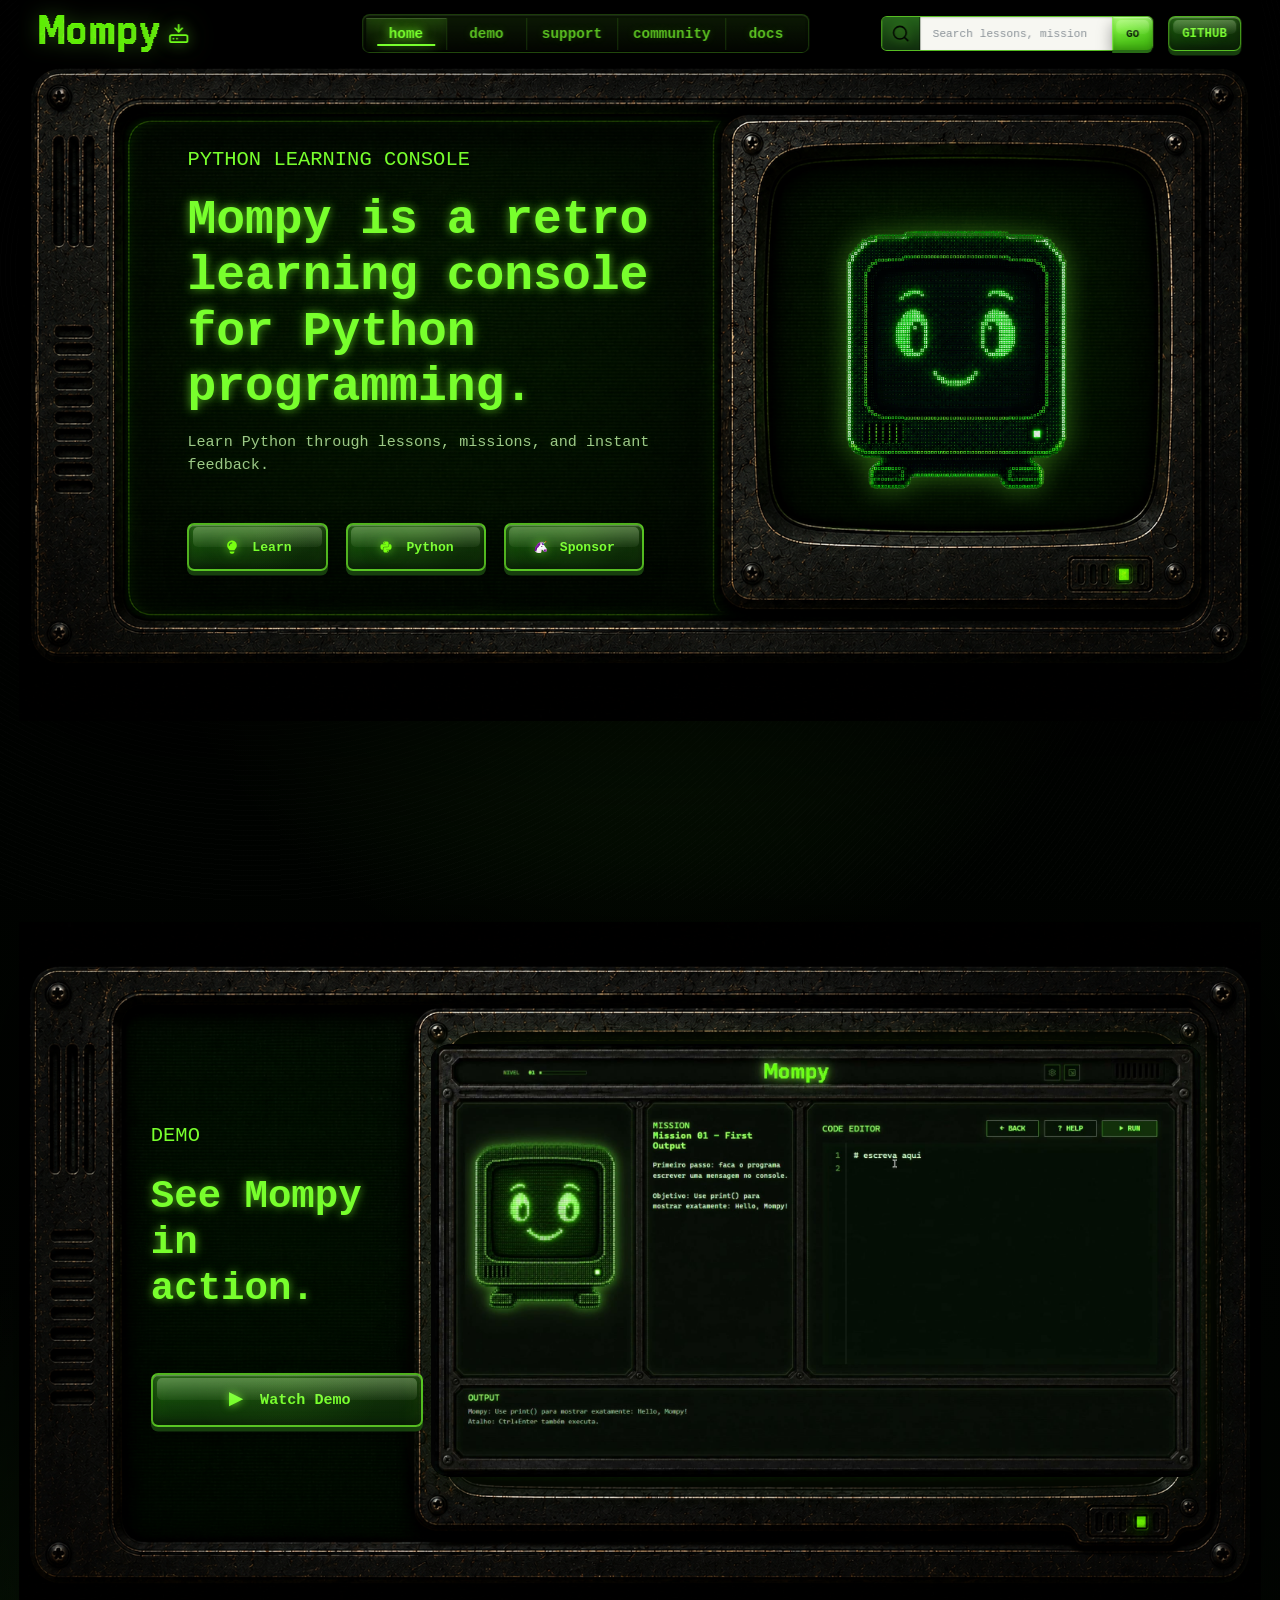
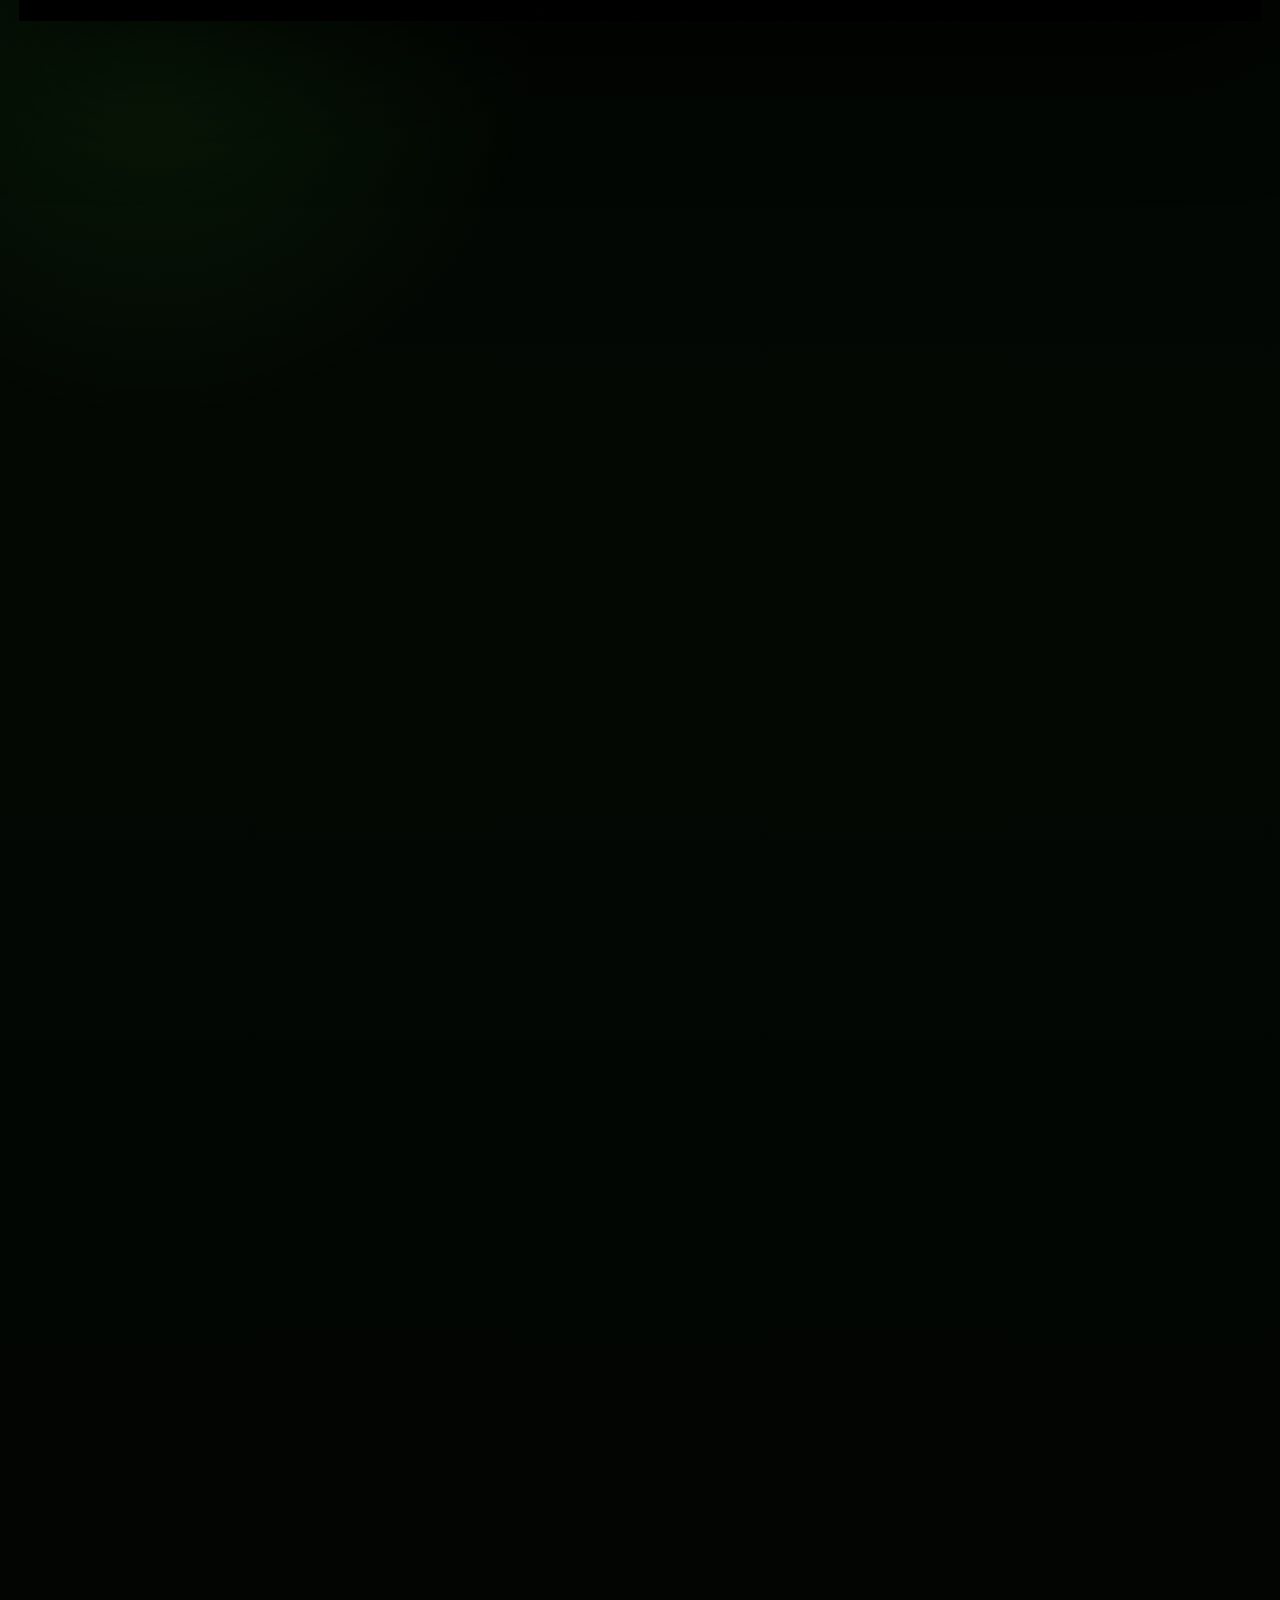
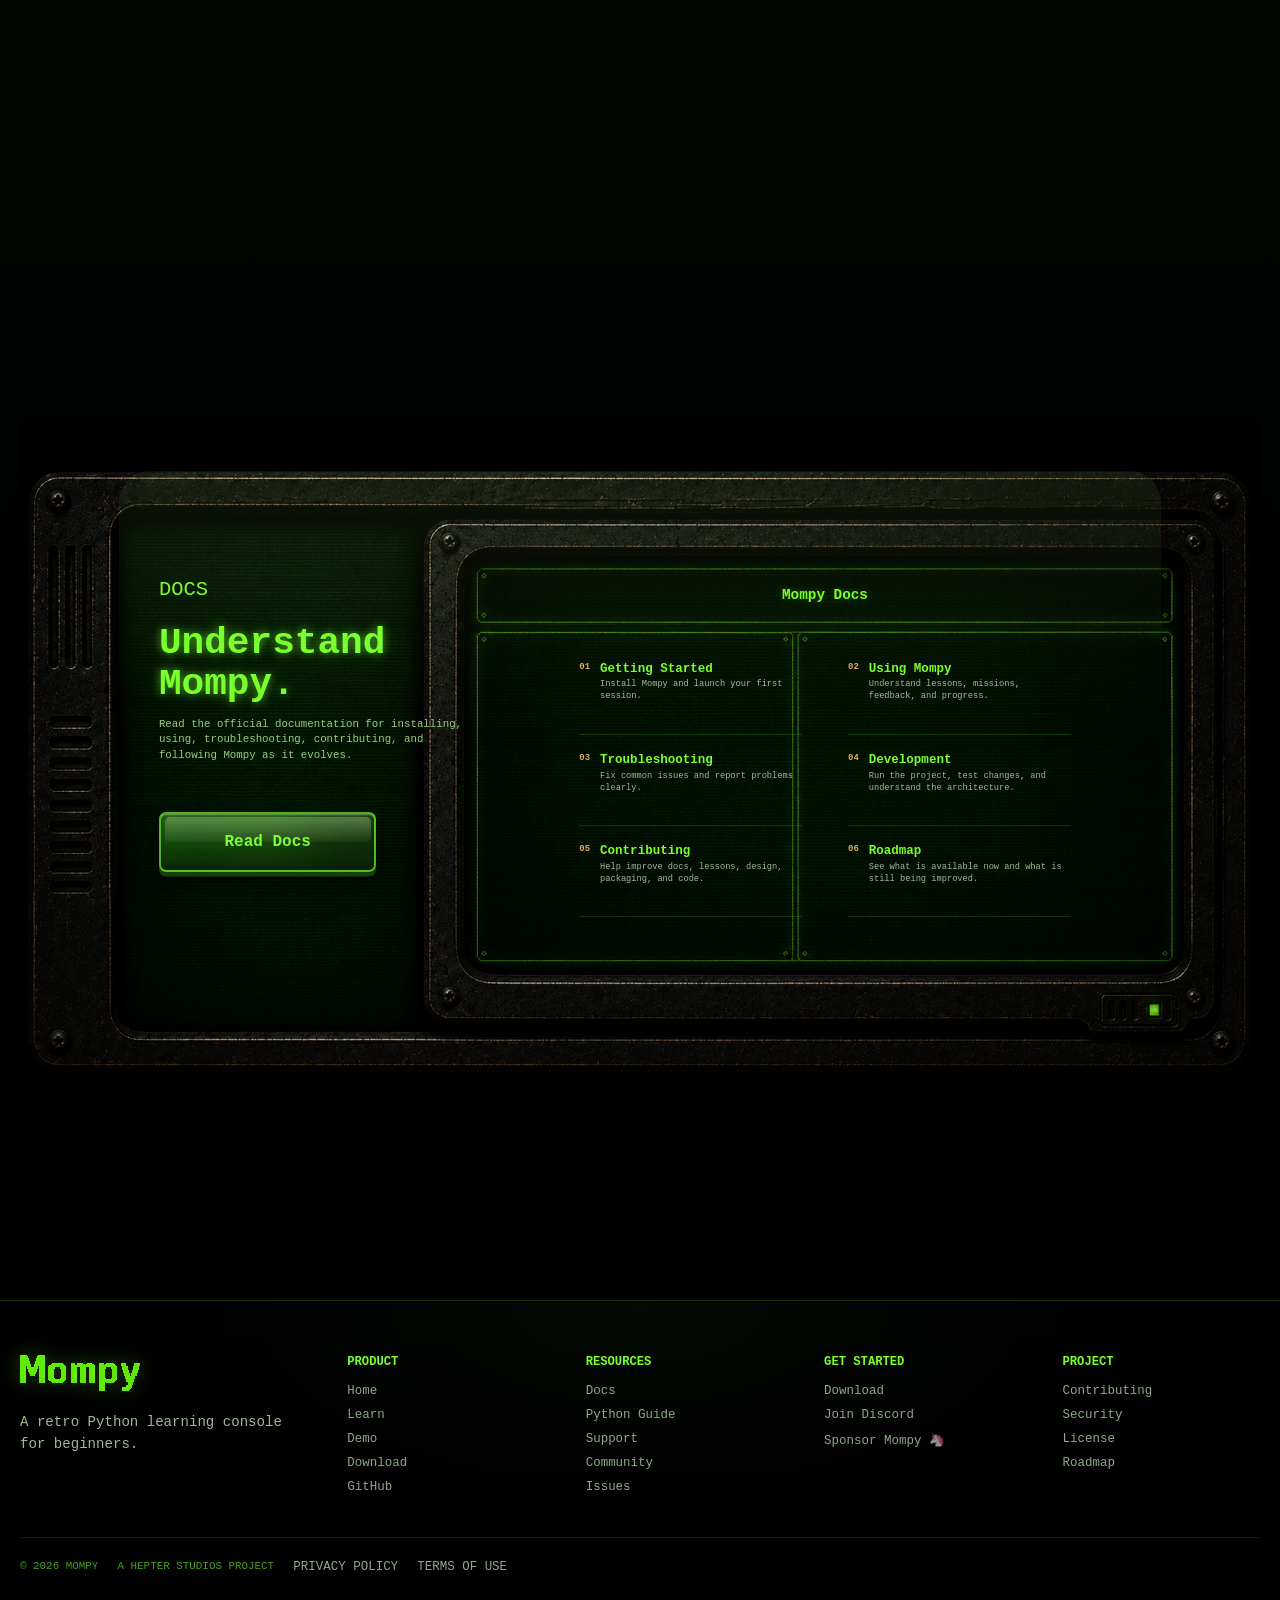
==== index.html @ f8aa7c9d "Build Mompy website" ====
<!doctype html>
<html lang="en">
  <head>
    <meta charset="utf-8" />
    <meta name="viewport" content="width=device-width, initial-scale=1" />
    <meta
      name="description"
      content="Mompy is a retro learning console for Python programming."
    />
    <meta name="theme-color" content="#050905" />
    <meta property="og:title" content="Mompy" />
    <meta
      property="og:description"
      content="A retro Python learning console with lessons, missions, progress, feedback, and challenges."
    />
    <meta property="og:type" content="website" />
    <meta property="og:url" content="https://mompy.co" />
    <meta property="og:image" content="https://mompy.co/assets/brand/mompy-logo.png" />
    <title>Mompy | Retro Python Learning Console</title>
    <link rel="icon" href="assets/brand/favicon.png" />
    <link rel="stylesheet" href="styles.css?v=panel-title-align-3" />
  </head>
  <body>
    <div class="site-noise" aria-hidden="true"></div>
    <a class="skip-link" href="#home">Skip to content</a>

    <header class="site-header" aria-label="Primary navigation">
      <div class="brand-cluster">
        <a class="brand-mark" href="#home" aria-label="Mompy home">
          <img src="assets/brand/mompy-wordmark.png" alt="Mompy" />
        </a>
        <a class="brand-download" href="#" data-link="download" aria-label="Download Mompy">
          <img src="assets/icons/hard-drive-download.svg" alt="" aria-hidden="true" />
        </a>
      </div>
      <nav class="nav-links">
        <a href="#home" data-nav-link="home" class="is-active">home</a>
        <a href="#demo" data-nav-link="demo">demo</a>
        <a href="#support" data-nav-link="support">support</a>
        <a href="#community" data-nav-link="community">community</a>
        <a href="#docs" data-nav-link="docs">docs</a>
      </nav>
      <div class="header-actions" aria-label="Quick actions">
        <form class="site-search" role="search" data-site-search>
          <label class="visually-hidden" for="site-search-input">Search Mompy</label>
          <span class="site-search__icon" aria-hidden="true">
            <img src="assets/icons/search.svg" alt="" />
          </span>
          <input
            id="site-search-input"
            data-site-search-input
            type="search"
            placeholder="Search lessons, missions, Python..."
            autocomplete="off"
          />
          <button type="submit">GO</button>
          <div class="search-results" data-site-search-results role="listbox" hidden></div>
        </form>
        <a href="https://github.com/hepter-studios/mompy" data-link="github" target="_blank" rel="noopener noreferrer">
          <span>github</span>
        </a>
      </div>
    </header>

    <main>
      <section id="home" class="screen-section screen-home" aria-labelledby="home-title">
        <div class="screen-shell" data-reveal>
          <img class="screen-frame" src="assets/frames/home.png" alt="" />
          <div class="home-copy">
            <p class="section-tag">Python learning console</p>
            <h1 id="home-title">
              <span>Mompy is a retro</span>
              <span>learning console</span>
              <span>for Python</span>
              <span>programming.</span>
            </h1>
            <p>
              Learn Python through lessons, missions, and instant feedback.
            </p>
            <div class="action-row" aria-label="Main actions">
              <a class="crt-button" href="learn.html">
                <img class="button-icon" src="assets/icons/lightbulb.svg" alt="" aria-hidden="true" />
                Learn
              </a>
              <a class="crt-button" href="python.html">
                <img class="button-icon" src="assets/icons/python.svg" alt="" aria-hidden="true" />
                Python
              </a>
              <a class="crt-button sponsor-button" href="https://github.com/sponsors/macksonvictor" data-link="sponsor" target="_blank" rel="noopener noreferrer">
                <img class="button-icon" src="assets/icons/unicorn.svg" alt="" aria-hidden="true" />
                Sponsor
              </a>
            </div>
          </div>
          <div class="home-monitor">
            <img src="assets/illustrations/mompy-mascot.webp" alt="Mompy mascot on a CRT monitor" />
          </div>
        </div>
      </section>

      <section id="demo" class="screen-section screen-demo" aria-labelledby="demo-title">
        <div class="screen-shell" data-reveal>
          <img class="screen-frame" src="assets/frames/demo.png" alt="" />
          <div class="side-copy">
            <p class="section-tag">DEMO</p>
            <h2 id="demo-title">
              <span>See Mompy</span>
              <span>in action.</span>
            </h2>
            <div class="action-row side-actions">
              <button class="crt-button large demo-trigger" type="button" data-demo-trigger aria-label="Watch Mompy demo video">
                <span class="button-glyph" aria-hidden="true">▶</span>
                Watch Demo
              </button>
            </div>
          </div>
          <div id="demo-player" class="demo-panel" data-demo-player aria-label="Mompy demo video preview">
            <video
              class="demo-video"
              data-demo-video
              src="assets/media/mompy-demo.mp4"
              poster="assets/media/mompy-demo-poster.jpg?v=mission"
              preload="metadata"
              playsinline
              aria-label="Mompy demo video"
            ></video>
            <div class="demo-placeholder" data-demo-placeholder hidden>
              <img src="assets/brand/mompy-wordmark.png" alt="Mompy" />
              <div class="demo-progress" aria-hidden="true">
                <span></span>
              </div>
              <p>LOADING...</p>
            </div>
          </div>
        </div>
      </section>

      <div class="demo-modal" data-demo-modal role="dialog" aria-modal="true" aria-labelledby="demo-modal-title" hidden>
        <div class="demo-modal__panel">
          <button type="button" class="demo-modal__close" data-demo-close aria-label="Close demo message">Close</button>
          <p id="demo-modal-title">Demo video coming soon.</p>
        </div>
      </div>

      <section id="support" class="screen-section screen-support" aria-labelledby="support-title">
        <div class="screen-shell" data-reveal>
          <img class="screen-frame" src="assets/frames/support.png" alt="" />
          <div class="side-copy">
            <p class="section-tag">SUPPORT</p>
            <h2 id="support-title">
              <span>Need help?</span>
              <span>Ask Mompy Support.</span>
            </h2>
            <p>
              Describe your issue. Mompy will point you to docs, GitHub issues,
              discussions, or community help.
            </p>
          </div>
          <div class="support-console" data-support-widget>
            <div class="support-terminal" aria-label="Mompy Support assistant">
              <div class="support-terminal__header">
                <div>
                  <strong>Support</strong>
                </div>
              </div>
              <div class="support-terminal__body">
                <aside class="support-assistant-card" aria-label="Mompy Assistant">
                  <img src="public/assets/mompy-support-side.png" alt="Mompy Assistant" />
                </aside>
                <div class="support-chat" data-support-chat aria-live="polite">
                  <div class="support-message is-assistant">
                    <span>Mompy Assistant</span>
                    <p>
                      Tell me what happened. I can help with installation,
                      errors, lessons, missions, or feedback.
                    </p>
                  </div>
                </div>
                <div class="support-action-bar" data-support-actions></div>
                <form class="support-form" data-support-form>
                  <label class="visually-hidden" for="support-input">Describe your support problem</label>
                  <span class="support-form__icon" aria-hidden="true">
                    <img src="assets/icons/search.svg" alt="" />
                  </span>
                  <input
                    id="support-input"
                    data-support-input
                    type="text"
                    placeholder="Type your problem here..."
                    autocomplete="off"
                  />
                  <button type="submit">Send</button>
                </form>
              </div>
            </div>
          </div>
        </div>
      </section>

      <section id="community" class="screen-section screen-community" aria-labelledby="community-title">
        <div class="screen-shell" data-reveal>
          <img class="screen-frame" src="assets/frames/community.png" alt="" />
          <div class="side-copy">
            <p class="section-tag">COMMUNITY</p>
            <h2 id="community-title">Join the Mompy community.</h2>
            <p>
              Find your first steps, share progress, follow updates, and help
              improve Mompy with other learners.
            </p>
            <div class="community-actions" aria-label="Community actions">
              <a class="crt-button large" href="https://discord.gg/fqxvyGFyfa" data-link="discord">
                Join Community
              </a>
              <a class="crt-button large" href="https://github.com/hepter-studios/mompy/discussions" data-link="discussions">
                Open Discussions
              </a>
              <a class="crt-button large is-subtle" href="https://github.com/hepter-studios/mompy" data-link="github">
                Contribute
              </a>
            </div>
          </div>
          <div class="community-console" aria-label="Mompy Community board">
            <div class="community-board">
              <div class="community-board__header">
                <div>
                  <span>Mompy Community</span>
                  <strong>OPEN</strong>
                </div>
              </div>
              <div class="community-board__items">
                <article class="community-board__item">
                  <span>01</span>
                  <div>
                    <h3>Getting Started</h3>
                    <p>New to Mompy? Start here and find your first steps.</p>
                  </div>
                </article>
                <article class="community-board__item">
                  <span>02</span>
                  <div>
                    <h3>Success Stories</h3>
                    <p>Share what you learned, built, or completed with Mompy.</p>
                  </div>
                </article>
                <article class="community-board__item">
                  <span>03</span>
                  <div>
                    <h3>News / Updates</h3>
                    <p>Follow releases, roadmap changes, and project progress.</p>
                  </div>
                  <a href="https://github.com/hepter-studios/mompy/releases" target="_blank" rel="noopener noreferrer">View Releases</a>
                </article>
                <article class="community-board__item">
                  <span>04</span>
                  <div>
                    <h3>External Communities</h3>
                    <p>Explore the wider Python learning ecosystem.</p>
                  </div>
                  <a href="https://www.python.org/community/" target="_blank" rel="noopener noreferrer">Python Community</a>
                </article>
                <article class="community-board__item">
                  <span>05</span>
                  <div>
                    <h3>Discussions</h3>
                    <p>Ask questions, suggest ideas, and join project conversations.</p>
                  </div>
                  <a href="https://github.com/hepter-studios/mompy/discussions" data-link="discussions">Open Discussions</a>
                </article>
                <article class="community-board__item">
                  <span>06</span>
                  <div>
                    <h3>Contributing</h3>
                    <p>Help improve lessons, docs, design, bugs, packaging, and ideas.</p>
                  </div>
                  <a href="https://github.com/hepter-studios/mompy" data-link="github">Contribute on GitHub</a>
                </article>
              </div>
              <div class="community-socials" aria-label="Follow Mompy">
                <span>Follow Mompy:</span>
                <a href="https://github.com/hepter-studios/mompy" data-link="github">GitHub</a>
                <a href="https://discord.gg/fqxvyGFyfa" data-link="discord">Discord</a>
              </div>
            </div>
          </div>
        </div>
      </section>

      <section id="docs" class="screen-section screen-docs" aria-labelledby="docs-title">
        <div class="screen-shell" data-reveal>
          <img class="screen-frame" src="assets/frames/docs.png" alt="" />
          <div class="side-copy">
            <p class="section-tag">DOCS</p>
            <h2 id="docs-title">Understand Mompy.</h2>
            <p>
              Read the official documentation for installing, using,
              troubleshooting, contributing, and following Mompy as it evolves.
            </p>
            <a class="crt-button large" href="docs.html">
              Read Docs
            </a>
          </div>
          <div class="docs-console" aria-label="Mompy Docs index">
            <div class="docs-index">
              <div class="docs-index__header">
                <span>Mompy Docs</span>
              </div>
              <div class="docs-index__items">
                <a class="docs-index__item" href="docs.html#getting-started">
                  <span>01</span>
                  <div>
                    <h3>Getting Started</h3>
                    <p>Install Mompy and launch your first session.</p>
                  </div>
                </a>
                <a class="docs-index__item" href="docs.html#using-the-app">
                  <span>02</span>
                  <div>
                    <h3>Using Mompy</h3>
                    <p>Understand lessons, missions, feedback, and progress.</p>
                  </div>
                </a>
                <a class="docs-index__item" href="docs.html#troubleshooting">
                  <span>03</span>
                  <div>
                    <h3>Troubleshooting</h3>
                    <p>Fix common issues and report problems clearly.</p>
                  </div>
                </a>
                <a class="docs-index__item" href="docs.html#development">
                  <span>04</span>
                  <div>
                    <h3>Development</h3>
                    <p>Run the project, test changes, and understand the architecture.</p>
                  </div>
                </a>
                <a class="docs-index__item" href="docs.html#contributing">
                  <span>05</span>
                  <div>
                    <h3>Contributing</h3>
                    <p>Help improve docs, lessons, design, packaging, and code.</p>
                  </div>
                </a>
                <a class="docs-index__item" href="docs.html#roadmap">
                  <span>06</span>
                  <div>
                    <h3>Roadmap</h3>
                    <p>See what is available now and what is still being improved.</p>
                  </div>
                </a>
              </div>
            </div>
          </div>
        </div>
      </section>

      <footer id="footer" class="global-footer" data-reveal>
        <div class="footer-grid">
          <div class="footer-brand">
            <a class="brand-mark" href="#home" aria-label="Mompy home">
              <img src="assets/brand/mompy-wordmark.png" alt="Mompy" />
            </a>
            <p>A retro Python learning console for beginners.</p>
          </div>
          <div class="footer-column">
            <h3>Product</h3>
            <a href="#home">Home</a>
            <a href="learn.html">Learn</a>
            <a href="#demo">Demo</a>
            <a href="https://github.com/hepter-studios/mompy/releases/download/v0.1.1/MompySetup-v0.1.1.exe" data-link="download" download="MompySetup-v0.1.1.exe">Download</a>
            <a href="https://github.com/hepter-studios/mompy" data-link="github">GitHub</a>
          </div>
          <div class="footer-column">
            <h3>Resources</h3>
            <a href="docs.html">Docs</a>
            <a href="python.html">Python Guide</a>
            <a href="#support">Support</a>
            <a href="#community">Community</a>
            <a href="https://github.com/hepter-studios/mompy/issues" data-link="issues">Issues</a>
          </div>
          <div class="footer-column">
            <h3>Get Started</h3>
            <a href="https://github.com/hepter-studios/mompy/releases/download/v0.1.1/MompySetup-v0.1.1.exe" data-link="download" download="MompySetup-v0.1.1.exe">Download</a>
            <a href="https://discord.gg/fqxvyGFyfa" data-link="discord">Join Discord</a>
            <a href="https://github.com/sponsors/macksonvictor" data-link="sponsor">Sponsor Mompy 🦄</a>
          </div>
          <div class="footer-column">
            <h3>Project</h3>
            <a href="https://github.com/hepter-studios/mompy/blob/main/CONTRIBUTING.md" target="_blank" rel="noopener noreferrer">Contributing</a>
            <a href="https://github.com/hepter-studios/mompy/blob/main/SECURITY.md" target="_blank" rel="noopener noreferrer">Security</a>
            <a href="https://github.com/hepter-studios/mompy/blob/main/LICENSE" target="_blank" rel="noopener noreferrer">License</a>
            <a href="docs.html#roadmap">Roadmap</a>
          </div>
        </div>
        <div class="footer-bottom">
          <span>© 2026 Mompy</span>
          <span>A Hepter Studios project</span>
          <a href="privacy.html">Privacy Policy</a>
          <a href="terms.html">Terms of Use</a>
        </div>
      </footer>
    </main>

    <script src="app.js?v=home-search-2" defer></script>
  </body>
</html>
---- styles.css ----
:root {
  --green: #78ff2d;
  --green-soft: #a7ff74;
  --green-dim: #6eb13e;
  --green-faint: rgba(120, 255, 45, 0.15);
  --amber: #d8ad62;
  --amber-soft: rgba(216, 173, 98, 0.28);
  --black: #020402;
  --panel: #061006;
  --text: #d8ffd0;
  --muted: #9cc986;
  --metal: #191817;
  --font: Consolas, "Cascadia Mono", "Courier New", monospace;
}

* {
  box-sizing: border-box;
}

html {
  scroll-behavior: smooth;
}

body {
  margin: 0;
  min-width: 320px;
  color: var(--text);
  font-family: var(--font);
  background:
    radial-gradient(circle at 50% 10%, rgba(78, 255, 31, 0.12), transparent 32rem),
    radial-gradient(circle at 12% 34%, rgba(80, 255, 60, 0.08), transparent 24rem),
    linear-gradient(180deg, #000 0%, #030803 45%, #000 100%);
  overflow-x: hidden;
}

body::before {
  content: "";
  position: fixed;
  inset: 0;
  pointer-events: none;
  z-index: 100;
  background:
    linear-gradient(rgba(120, 255, 45, 0.035) 50%, transparent 50%),
    radial-gradient(circle at center, transparent 38%, rgba(0, 0, 0, 0.45) 100%);
  background-size: 100% 4px, 100% 100%;
  mix-blend-mode: screen;
  opacity: 0.48;
}

body:has(.demo-panel.is-video-visible)::before {
  opacity: 0;
}

body[data-active-section="demo"]::before {
  background: radial-gradient(circle at center, transparent 38%, rgba(0, 0, 0, 0.45) 100%);
  opacity: 0.16;
}

body[data-active-section="demo"]:has(.demo-panel.is-video-visible)::before {
  opacity: 0;
}

.site-noise {
  position: fixed;
  inset: 0;
  z-index: 0;
  pointer-events: none;
  opacity: 0.18;
  background-image:
    repeating-radial-gradient(circle at 20% 30%, rgba(255, 255, 255, 0.08) 0 1px, transparent 1px 5px);
}

a {
  color: inherit;
}

.skip-link {
  position: fixed;
  left: 1rem;
  top: -4rem;
  z-index: 200;
  padding: 0.75rem 1rem;
  background: #0c160c;
  border: 1px solid var(--green);
}

.skip-link:focus {
  top: 1rem;
}

.visually-hidden {
  position: absolute;
  width: 1px;
  height: 1px;
  padding: 0;
  margin: -1px;
  overflow: hidden;
  clip: rect(0, 0, 0, 0);
  white-space: nowrap;
  border: 0;
}

.site-header {
  position: fixed;
  left: 50%;
  top: 0;
  z-index: 50;
  width: min(97vw, calc((100svh + clamp(0.25rem, 0.45vw, 0.7rem)) * 1.7779), 1910px);
  transform: translateX(-50%);
  display: grid;
  grid-template-columns: minmax(12.2rem, 0.72fr) auto minmax(18rem, 1fr);
  align-items: center;
  gap: clamp(1rem, 3.4vw, 4.2rem);
  min-height: clamp(4.2rem, 4.8vw, 5.2rem);
  padding: 0 clamp(1.25rem, 1.35vw, 1.65rem);
  border: 0;
  background:
    linear-gradient(180deg, rgba(0, 0, 0, 0.98) 0%, rgba(0, 0, 0, 0.86) 76%, rgba(0, 0, 0, 0) 100%);
  box-shadow: 0 16px 34px rgba(0, 0, 0, 0.48);
  backdrop-filter: blur(3px);
}

.site-header.is-compact {
  min-height: clamp(4.1rem, 4.6vw, 5rem);
}

.brand-mark,
.nav-links a,
.header-actions a,
.crt-button,
.console-list a,
.docs-tabs a,
.footer-column a,
.footer-bottom a {
  text-decoration: none;
}

.brand-mark {
  display: inline-flex;
  align-items: center;
  min-width: 0;
  color: var(--green);
  font-weight: 800;
  font-size: clamp(1.35rem, 2.25vw, 2.55rem);
  line-height: 1;
  text-shadow:
    0 0 9px rgba(120, 255, 45, 0.58),
    0 0 20px rgba(120, 255, 45, 0.24);
}

.brand-cluster {
  display: inline-flex;
  align-items: center;
  gap: clamp(0.58rem, 0.72vw, 0.85rem);
  min-width: 0;
}

.brand-mark img {
  width: clamp(7.5rem, 8.8vw, 10rem);
  height: auto;
  display: block;
  image-rendering: pixelated;
  filter: drop-shadow(0 0 10px rgba(120, 255, 45, 0.28));
}

.brand-download {
  position: relative;
  width: clamp(1.28rem, 1.42vw, 1.62rem);
  height: clamp(1.28rem, 1.42vw, 1.62rem);
  display: inline-grid;
  place-items: center;
  flex: 0 0 auto;
  color: var(--green);
  border: 0;
  border-radius: 0;
  background: transparent;
  box-shadow: none;
  text-decoration: none;
  transform: translateY(0);
  transition:
    transform 120ms ease,
    filter 170ms ease,
    opacity 170ms ease;
}

.brand-download img {
  width: 100%;
  height: 100%;
  object-fit: contain;
  filter:
    brightness(0) saturate(100%) invert(78%) sepia(95%) saturate(599%) hue-rotate(39deg) brightness(105%) contrast(106%)
    drop-shadow(0 0 0.42rem rgba(120, 255, 45, 0.68))
    drop-shadow(0 0 0.95rem rgba(120, 255, 45, 0.22));
}

.brand-download:hover {
  filter: brightness(1.16) saturate(1.14);
  transform: translateY(-0.08rem) scale(1.04);
}

.brand-download:active {
  transform: translateY(0.06rem) scale(0.96);
  opacity: 0.86;
}

.brand-download:focus-visible {
  outline: 2px solid rgba(120, 255, 45, 0.95);
  outline-offset: 0.24rem;
}

.nav-links {
  justify-self: center;
  display: flex;
  align-items: center;
  gap: 0;
  overflow: hidden;
  padding: 0.18rem;
  color: rgba(120, 255, 45, 0.74);
  border: 1px solid rgba(120, 255, 45, 0.22);
  border-radius: 0.46rem;
  background:
    linear-gradient(180deg, rgba(120, 255, 45, 0.08), rgba(120, 255, 45, 0.018)),
    rgba(0, 0, 0, 0.18);
  box-shadow:
    inset 0 1px 0 rgba(238, 255, 218, 0.08),
    inset 0 -1px 0 rgba(0, 0, 0, 0.72),
    0 10px 22px rgba(0, 0, 0, 0.25);
  font-size: clamp(0.9rem, 1.05vw, 1.2rem);
  font-weight: 800;
  text-transform: lowercase;
  text-shadow: 0 0 8px rgba(120, 255, 45, 0.18);
}

.nav-links a {
  position: relative;
  min-width: clamp(5rem, 6.2vw, 7.2rem);
  min-height: clamp(2rem, 2.25vw, 2.46rem);
  display: inline-flex;
  align-items: center;
  justify-content: center;
  padding: 0.38rem clamp(0.82rem, 1.16vw, 1.28rem);
  border-left: 1px solid rgba(120, 255, 45, 0.16);
  background: linear-gradient(180deg, rgba(120, 255, 45, 0.02), rgba(0, 0, 0, 0.05));
  transition:
    color 160ms ease,
    text-shadow 160ms ease,
    background 160ms ease,
    box-shadow 160ms ease;
}

.nav-links a:first-child {
  border-left: 0;
}

.nav-links a::after {
  content: "";
  position: absolute;
  left: 14%;
  right: 14%;
  bottom: 0.22rem;
  height: 0.12rem;
  background: var(--green);
  box-shadow: 0 0 11px rgba(120, 255, 45, 0.82);
  opacity: 0;
  transform: scaleX(0.48);
  transition: opacity 160ms ease, transform 160ms ease;
}

.header-actions {
  justify-self: end;
  display: flex;
  align-items: center;
  justify-content: end;
  gap: clamp(0.65rem, 1.15vw, 1.2rem);
  min-width: 0;
}

.site-search {
  position: relative;
  width: clamp(17rem, 20vw, 24rem);
  min-width: 0;
  display: grid;
  grid-template-columns: clamp(2.35rem, 2.55vw, 2.8rem) minmax(0, 1fr) clamp(2.55rem, 3vw, 3.15rem);
  align-items: stretch;
  min-height: clamp(2.15rem, 2.45vw, 2.55rem);
  border: 1px solid rgba(120, 255, 45, 0.66);
  border-radius: 0.35rem;
  background: #173f12;
  box-shadow:
    inset 0 0 0 1px rgba(255, 255, 255, 0.04),
    0 10px 22px rgba(0, 0, 0, 0.28);
}

.site-search:focus-within {
  border-color: rgba(120, 255, 45, 0.95);
  box-shadow:
    inset 0 0 0 1px rgba(255, 255, 255, 0.08),
    0 0 0 2px rgba(120, 255, 45, 0.18),
    0 12px 24px rgba(0, 0, 0, 0.32);
}

.site-search__icon {
  display: grid;
  place-items: center;
  min-width: 0;
  border-right: 1px solid rgba(0, 0, 0, 0.42);
  border-radius: 0.28rem 0 0 0.28rem;
  background: linear-gradient(180deg, #25631b, #102d0d);
}

.site-search__icon img {
  width: 1.18rem;
  height: 1.18rem;
  object-fit: contain;
  filter: brightness(0) saturate(100%) invert(78%) sepia(95%) saturate(599%) hue-rotate(39deg) brightness(105%) contrast(106%);
  opacity: 0.92;
}

.site-search input {
  width: 100%;
  min-width: 0;
  min-height: 100%;
  padding: 0 0.78rem;
  color: #27313a;
  border: 0;
  border-radius: 0;
  background: #f7f7f2;
  box-shadow: inset 0 1px 2px rgba(0, 0, 0, 0.16);
  font: inherit;
  font-size: clamp(0.7rem, 0.82vw, 0.9rem);
  outline: none;
}

.site-search input::placeholder {
  color: #8a9298;
}

.site-search input:focus {
  box-shadow: inset 0 1px 2px rgba(0, 0, 0, 0.16);
}

.site-search button {
  min-height: 100%;
  padding: 0 0.62rem;
  color: #071307;
  border: 0;
  border-left: 1px solid rgba(0, 0, 0, 0.28);
  border-radius: 0 0.28rem 0.28rem 0;
  background: linear-gradient(180deg, #7bff38, #48b915);
  box-shadow: inset 0 1px 0 rgba(255, 255, 255, 0.18);
  font: inherit;
  font-size: clamp(0.68rem, 0.76vw, 0.82rem);
  font-weight: 800;
  cursor: pointer;
}

.site-search button:hover,
.site-search button:focus-visible {
  background: linear-gradient(180deg, #9aff5f, #5bd51e);
}

.search-results {
  position: absolute;
  right: 0;
  top: calc(100% + 0.46rem);
  z-index: 70;
  width: min(24rem, 82vw);
  max-height: min(22rem, 62vh);
  overflow-y: auto;
  padding: 0.45rem;
  border: 1px solid rgba(120, 255, 45, 0.4);
  border-radius: 0.35rem;
  background:
    linear-gradient(180deg, rgba(5, 18, 5, 0.98), rgba(0, 0, 0, 0.98)),
    repeating-linear-gradient(180deg, rgba(120, 255, 45, 0.035) 0 1px, transparent 1px 4px);
  box-shadow:
    inset 0 0 24px rgba(120, 255, 45, 0.06),
    0 18px 42px rgba(0, 0, 0, 0.78);
}

.search-results[hidden] {
  display: none;
}

.search-results button {
  width: 100%;
  display: grid;
  gap: 0.22rem;
  padding: 0.62rem 0.7rem;
  color: var(--green);
  border: 0;
  border-bottom: 1px solid rgba(120, 255, 45, 0.14);
  background: transparent;
  font: inherit;
  text-align: left;
  cursor: pointer;
}

.search-results button:last-child {
  border-bottom: 0;
}

.search-results button:hover,
.search-results button:focus-visible {
  background: rgba(120, 255, 45, 0.08);
  outline: none;
}

.search-results strong {
  font-size: 0.82rem;
  text-transform: uppercase;
}

.search-results span {
  color: rgba(216, 255, 208, 0.68);
  font-size: 0.68rem;
  line-height: 1.35;
}

.header-actions a {
  position: relative;
  min-height: clamp(2.15rem, 2.45vw, 2.55rem);
  display: inline-flex;
  align-items: center;
  justify-content: center;
  gap: 0.62rem;
  padding: 0 clamp(0.72rem, 1vw, 1rem);
  color: var(--green);
  border: 1px solid rgba(120, 255, 45, 0.36);
  border-radius: 0.42rem;
  background: rgba(22, 72, 8, 0.76);
  box-shadow:
    inset 0 0 15px rgba(120, 255, 45, 0.05),
    0 0 18px rgba(120, 255, 45, 0.12);
  font-size: clamp(0.78rem, 0.95vw, 1.06rem);
  font-weight: 800;
  text-transform: uppercase;
  white-space: nowrap;
}

.header-actions img {
  width: 1.15rem !important;
  height: 1.15rem !important;
  max-width: 1.15rem;
  flex: 0 0 1.15rem;
  object-fit: contain;
  image-rendering: pixelated;
  filter: drop-shadow(0 0 5px rgba(120, 255, 45, 0.55));
}

.nav-links a:hover,
.nav-links a.is-active,
.nav-links a[aria-current="true"] {
  color: var(--green);
  background:
    linear-gradient(180deg, rgba(120, 255, 45, 0.18), rgba(120, 255, 45, 0.05) 52%, rgba(0, 0, 0, 0.08)),
    rgba(120, 255, 45, 0.035);
  box-shadow:
    inset 0 1px 0 rgba(238, 255, 218, 0.14),
    inset 0 -0.22rem 0.6rem rgba(0, 0, 0, 0.28);
  text-shadow:
    0 0 9px rgba(120, 255, 45, 0.95),
    0 0 24px rgba(120, 255, 45, 0.48);
}

.nav-links a.is-active::after,
.nav-links a[aria-current="true"]::after {
  opacity: 1;
  transform: scaleX(1);
}

.header-actions a:hover {
  color: var(--green);
  border-color: rgba(120, 255, 45, 0.78);
  background: rgba(120, 255, 45, 0.1);
}

.nav-links a:focus-visible,
.header-actions a:focus-visible,
.site-search input:focus-visible,
.site-search button:focus-visible,
.crt-button:focus-visible,
.search-results button:focus-visible,
.resource-card:focus-visible,
.console-list a:focus-visible,
.docs-tabs a:focus-visible,
.footer-column a:focus-visible,
.footer-bottom a:focus-visible {
  outline: 2px solid var(--green);
  outline-offset: 4px;
}

main {
  position: relative;
  z-index: 1;
}

.screen-section {
  min-height: 100svh;
  display: grid;
  place-items: center;
  padding: clamp(7.2rem, 8.8vw, 9.5rem) 1rem clamp(1.4rem, 3vw, 2.8rem);
  scroll-margin-top: clamp(6rem, 7vw, 8rem);
}

@media (min-width: 901px) {
  html {
    scroll-snap-type: y mandatory;
  }

  .screen-section {
    min-height: 100svh;
    height: 100svh;
    scroll-margin-top: 0;
  }

  .screen-section,
  .global-footer {
    scroll-snap-align: start;
    scroll-snap-stop: always;
  }
}

.screen-home {
  padding-top: clamp(1.35rem, 1.75vw, 2.05rem);
}

.screen-demo {
  align-items: start;
  padding-top: clamp(1.35rem, 1.75vw, 2.05rem);
}

.screen-shell {
  position: relative;
  width: min(96vw, calc((100svh - clamp(6.6rem, 10vw, 9rem)) * 1.7779), 1672px);
  aspect-ratio: 1672 / 941;
  filter: drop-shadow(0 30px 65px rgba(0, 0, 0, 0.72));
}

.reveal-ready .screen-shell {
  opacity: 0;
  transform: translateY(24px) scale(0.985);
  transition: opacity 700ms ease, transform 700ms ease;
}

.screen-home {
  align-items: start;
}

.screen-home .screen-shell {
  width: min(97vw, calc((100svh + clamp(0.25rem, 0.45vw, 0.7rem)) * 1.7779), 1910px);
}

.screen-demo .screen-shell {
  width: min(97vw, calc((100svh + clamp(0.25rem, 0.45vw, 0.7rem)) * 1.7779), 1910px);
}

.reveal-ready .screen-home .screen-shell,
.reveal-ready .screen-home .screen-shell.is-visible {
  transform: none;
}

.reveal-ready .screen-shell.is-visible {
  opacity: 1;
  transform: translateY(0) scale(1);
}

.screen-frame {
  position: absolute;
  inset: 0;
  width: 100%;
  height: 100%;
  display: block;
  object-fit: contain;
  user-select: none;
  pointer-events: none;
}

.screen-shell::after {
  content: "";
  position: absolute;
  inset: 7% 8%;
  border-radius: 2rem;
  pointer-events: none;
  background: linear-gradient(180deg, rgba(155, 255, 98, 0.07), transparent 45%);
  mix-blend-mode: screen;
}

.screen-home .screen-shell::after {
  display: none;
}

.home-copy {
  position: absolute;
  left: 13.55%;
  top: 17.95%;
  width: 42.35%;
  height: 65.4%;
  color: var(--green);
}

.section-tag {
  margin: 0 0 1.4rem;
  color: var(--green);
  font-size: clamp(0.85rem, 1.6vw, 1.55rem);
  text-transform: uppercase;
  letter-spacing: 0;
}

h1,
h2 {
  margin: 0;
  color: var(--green);
  font-weight: 900;
  line-height: 1.12;
  letter-spacing: 0;
  text-shadow:
    0 0 8px rgba(120, 255, 45, 0.56),
    0 0 18px rgba(120, 255, 45, 0.2);
}

h1 {
  max-width: 16ch;
  font-size: clamp(2rem, 3.05vw, 3.85rem);
  line-height: 1.15;
}

.home-copy h1 span {
  display: block;
}

.home-copy h1 {
  max-width: 16ch;
  font-size: clamp(3rem, 3.48vw, 4.38rem);
  line-height: 1.16;
}

h2 {
  font-size: clamp(2rem, 4vw, 4.85rem);
}

.home-copy p:not(.section-tag):not(.status-line),
.side-copy p:not(.section-tag) {
  max-width: 32rem;
  color: var(--muted);
  font-size: clamp(0.9rem, 1.18vw, 1.25rem);
  line-height: 1.55;
  text-shadow: 0 0 10px rgba(120, 255, 45, 0.18);
}

.action-row {
  display: flex;
  flex-wrap: wrap;
  gap: clamp(0.65rem, 1.35vw, 1.15rem);
  margin-top: clamp(1rem, 2vw, 2rem);
}

.screen-home .action-row {
  position: absolute;
  left: 0;
  bottom: 7.3%;
  flex-wrap: nowrap;
  width: 100%;
  max-width: 100%;
  margin-top: 0;
}

.crt-button {
  min-height: clamp(2.75rem, 4.7vw, 4.85rem);
  display: inline-flex;
  align-items: center;
  justify-content: center;
  gap: 0.75rem;
  padding: 0 clamp(0.95rem, 1.8vw, 1.65rem);
  color: var(--green);
  border: 2px solid rgba(120, 255, 45, 0.72);
  background: rgba(10, 35, 6, 0.42);
  box-shadow:
    inset 0 0 16px rgba(120, 255, 45, 0.045),
    0 0 10px rgba(120, 255, 45, 0.1),
    0 0 0 1px rgba(216, 173, 98, 0.12);
  cursor: pointer;
  font: inherit;
  font-weight: 800;
  font-size: clamp(0.75rem, 1.25vw, 1.25rem);
  white-space: nowrap;
  transition: transform 160ms ease, background 160ms ease, box-shadow 160ms ease;
}

.screen-home .crt-button {
  flex: 0 0 clamp(8.8rem, 9.2vw, 10.6rem);
  min-height: clamp(3.05rem, 3.55vw, 4.15rem);
  padding: 0 clamp(0.92rem, 1.16vw, 1.35rem);
  font-size: clamp(0.82rem, 0.98vw, 1.14rem);
}

.screen-home .crt-button:nth-child(3) {
  flex-basis: clamp(8.8rem, 9.2vw, 10.6rem);
}

.screen-home .sponsor-button {
  font-size: clamp(0.82rem, 0.98vw, 1.14rem);
}

.crt-button:hover {
  transform: translateY(-2px);
  background: rgba(120, 255, 45, 0.12);
  box-shadow:
    inset 0 0 20px rgba(120, 255, 45, 0.08),
    0 0 16px rgba(120, 255, 45, 0.18);
}

.crt-button.large {
  min-width: clamp(10rem, 17vw, 18rem);
  margin-top: clamp(1.4rem, 3vw, 3rem);
}

.button-icon {
  width: 1.25em;
  height: 1.25em;
  flex: 0 0 1.25em;
  object-fit: contain;
  image-rendering: pixelated;
  filter:
    brightness(0)
    saturate(100%)
    invert(77%)
    sepia(90%)
    saturate(756%)
    hue-rotate(39deg)
    brightness(108%)
    contrast(107%)
    drop-shadow(0 0 5px rgba(120, 255, 45, 0.58))
    drop-shadow(0 0 12px rgba(120, 255, 45, 0.16));
}

.sponsor-button .button-icon {
  width: 1.12em;
  height: 1.12em;
  flex-basis: 1.12em;
  filter:
    drop-shadow(0 0 5px rgba(120, 255, 45, 0.52))
    drop-shadow(0 0 12px rgba(120, 255, 45, 0.16));
}

.button-glyph {
  display: inline-grid;
  place-items: center;
  width: 1.45em;
  height: 1.45em;
  font-size: 1.15em;
  line-height: 1;
  text-shadow: 0 0 8px rgba(120, 255, 45, 0.8);
}

.status-line {
  color: var(--green-dim);
  font-size: clamp(0.68rem, 0.92vw, 0.96rem);
  text-transform: uppercase;
}

.screen-home .status-line {
  position: absolute;
  left: 0;
  bottom: 1.7%;
  margin: 0;
}

html.translated-ltr .home-copy h1,
html.translated-rtl .home-copy h1 {
  font-size: clamp(2.65rem, 3.12vw, 3.95rem);
  line-height: 1.08;
}

html.translated-ltr .home-copy p:not(.section-tag):not(.status-line),
html.translated-rtl .home-copy p:not(.section-tag):not(.status-line) {
  max-width: 30rem;
  font-size: clamp(0.82rem, 1.02vw, 1.08rem);
  line-height: 1.45;
}

.home-monitor {
  position: absolute;
  left: 61.1%;
  top: 20.75%;
  width: 28.05%;
  height: 56.2%;
  display: grid;
  place-items: center;
}

.home-monitor img {
  width: 78%;
  height: 78%;
  object-fit: contain;
  object-position: center;
  transform: translate(1.65%, -2.15%);
  filter:
    saturate(0.98)
    contrast(1.02)
    brightness(0.92)
    drop-shadow(0 0 13px rgba(120, 255, 45, 0.36));
}

.screen-learn,
.screen-python-guide {
  padding-top: clamp(6.2rem, 7.3vw, 7.9rem);
}

.info-shell {
  position: relative;
  width: min(92vw, 1480px);
  min-height: min(72svh, 720px);
  display: grid;
  gap: clamp(1rem, 1.8vw, 1.8rem);
  padding: clamp(1.35rem, 2.2vw, 2.2rem);
  color: var(--green);
  border: 1px solid rgba(120, 255, 45, 0.34);
  border-radius: 0.58rem;
  background:
    linear-gradient(180deg, rgba(6, 20, 6, 0.9), rgba(0, 0, 0, 0.96)),
    repeating-linear-gradient(180deg, rgba(120, 255, 45, 0.035) 0 1px, transparent 1px 4px),
    repeating-linear-gradient(90deg, rgba(120, 255, 45, 0.025) 0 1px, transparent 1px 12px);
  box-shadow:
    inset 0 0 58px rgba(0, 0, 0, 0.78),
    inset 0 0 38px rgba(120, 255, 45, 0.07),
    0 26px 62px rgba(0, 0, 0, 0.64);
}

.info-shell::before,
.info-shell::after {
  content: "";
  position: absolute;
  pointer-events: none;
}

.info-shell::before {
  inset: clamp(0.55rem, 1vw, 0.9rem);
  border: 1px solid rgba(120, 255, 45, 0.2);
}

.info-shell::after {
  inset: 0;
  background: radial-gradient(ellipse at 50% 0%, rgba(120, 255, 45, 0.11), transparent 42%);
  mix-blend-mode: screen;
}

.learn-shell {
  grid-template-columns: minmax(21rem, 0.92fr) minmax(28rem, 1.08fr);
  grid-template-rows: auto 1fr;
}

.python-shell {
  grid-template-columns: minmax(22rem, 0.8fr) minmax(32rem, 1.2fr);
  align-items: start;
}

.info-copy,
.learn-grid,
.learning-path,
.python-resource-grid {
  position: relative;
  z-index: 1;
}

.info-copy h2 {
  max-width: 13ch;
  font-size: clamp(2rem, 3.7vw, 4.6rem);
  line-height: 1.12;
}

.info-copy p:not(.section-tag) {
  max-width: 34rem;
  color: var(--muted);
  font-size: clamp(0.9rem, 1.08vw, 1.2rem);
  line-height: 1.55;
}

.learn-grid,
.python-resource-grid {
  display: grid;
  gap: clamp(0.72rem, 1.05vw, 1rem);
}

.learn-grid {
  grid-template-columns: repeat(2, minmax(0, 1fr));
  align-content: start;
}

.learn-card,
.resource-card {
  min-width: 0;
  display: grid;
  align-content: start;
  gap: 0.45rem;
  min-height: clamp(8.4rem, 12vw, 11rem);
  padding: clamp(0.8rem, 1.25vw, 1.15rem);
  color: var(--green);
  border: 1px solid rgba(120, 255, 45, 0.34);
  background: rgba(0, 0, 0, 0.28);
  box-shadow: inset 0 0 20px rgba(120, 255, 45, 0.04);
  text-decoration: none;
  transition: border-color 160ms ease, background 160ms ease, box-shadow 160ms ease;
}

.learn-card span,
.resource-card span {
  color: rgba(167, 255, 116, 0.72);
  font-size: clamp(0.58rem, 0.74vw, 0.78rem);
  text-transform: uppercase;
}

.learn-card h3,
.resource-card h3,
.learning-path h3 {
  margin: 0;
  color: var(--green);
  font-size: clamp(0.92rem, 1.25vw, 1.35rem);
  text-shadow: 0 0 12px rgba(120, 255, 45, 0.52);
}

.learn-card p,
.resource-card p {
  margin: 0;
  color: var(--muted);
  font-size: clamp(0.72rem, 0.9vw, 0.98rem);
  line-height: 1.45;
}

.resource-card:hover,
.learn-card:hover,
.is-search-hit {
  border-color: rgba(120, 255, 45, 0.74);
  background: rgba(120, 255, 45, 0.08);
  box-shadow:
    inset 0 0 24px rgba(120, 255, 45, 0.08),
    0 0 24px rgba(120, 255, 45, 0.12);
}

.learning-path {
  align-self: end;
  padding-top: clamp(0.7rem, 1vw, 1rem);
  border-top: 1px solid rgba(120, 255, 45, 0.2);
}

.learning-path ol {
  display: grid;
  gap: 0.38rem;
  margin: 0.78rem 0 0;
  padding: 0;
  list-style: none;
}

.learning-path li {
  padding: 0.38rem 0.55rem;
  color: rgba(216, 255, 208, 0.82);
  border: 1px solid rgba(120, 255, 45, 0.18);
  background: rgba(0, 0, 0, 0.22);
  font-size: clamp(0.66rem, 0.82vw, 0.9rem);
}

.python-resource-grid {
  grid-template-columns: repeat(2, minmax(0, 1fr));
}

.python-resource-grid .resource-card:first-child {
  grid-column: 1 / -1;
  min-height: auto;
}

.side-copy {
  position: absolute;
  left: 10.9%;
  top: 25.4%;
  width: 27%;
}

.side-copy h2 {
  max-width: 12ch;
  font-size: clamp(1.58rem, 3.2vw, 3.8rem);
}

.side-actions {
  display: grid;
  grid-template-columns: 1fr;
  gap: clamp(0.65rem, 1vw, 1rem);
  width: min(100%, 20rem);
  margin-top: clamp(1rem, 1.8vw, 1.8rem);
}

.side-actions .crt-button.large {
  min-width: 0;
  min-height: clamp(2.6rem, 3.7vw, 4rem);
  margin-top: 0;
  padding-inline: clamp(0.8rem, 1.25vw, 1.25rem);
  font-size: clamp(0.72rem, 1vw, 1.08rem);
}

.screen-demo .screen-shell::after {
  display: none;
}

.screen-demo .side-copy {
  left: 10.6%;
  top: 28.8%;
  width: 22.5%;
}

.screen-demo .section-tag {
  margin-bottom: clamp(1.25rem, 2.1vw, 2rem);
}

.screen-demo .side-copy h2 {
  max-width: 9ch;
  font-size: clamp(2.2rem, 3.05vw, 4.05rem);
  line-height: 1.18;
}

.screen-demo .side-copy h2 span {
  display: block;
}

.screen-demo .side-actions {
  width: min(100%, 17rem);
  margin-top: clamp(2.9rem, 4.8vw, 5rem);
}

.screen-demo .side-actions .crt-button.large {
  width: 100%;
  min-height: clamp(3rem, 4.2vw, 4.6rem);
  font-size: clamp(0.9rem, 1.18vw, 1.35rem);
}

.demo-panel {
  position: absolute;
  left: 33.15%;
  top: 17.35%;
  width: 62%;
  height: 62%;
  display: grid;
  place-items: center;
  padding: 0;
  color: var(--green);
  overflow: hidden;
  border: 0;
  border-radius: clamp(0.65rem, 1.65vw, 1.85rem) / clamp(0.55rem, 1.25vw, 1.45rem);
  background:
    radial-gradient(ellipse at 50% 45%, rgba(78, 255, 24, 0.18), rgba(4, 18, 4, 0.72) 43%, rgba(0, 0, 0, 0.94) 76%),
    linear-gradient(180deg, #061306 0%, #020802 54%, #000 100%);
  box-shadow:
    inset 0 0 46px rgba(0, 0, 0, 0.86),
    inset 0 0 34px rgba(120, 255, 45, 0.1),
    0 0 38px rgba(120, 255, 45, 0.09);
}

.demo-panel.is-video-visible {
  background: #000;
}

.demo-panel::before,
.demo-panel::after {
  content: "";
  position: absolute;
  inset: 0;
  pointer-events: none;
}

.demo-panel::before {
  display: none;
}

.demo-panel::after {
  z-index: 3;
  border-radius: inherit;
  box-shadow:
    inset 0 24px 46px rgba(155, 255, 98, 0.08),
    inset 0 -28px 52px rgba(0, 0, 0, 0.72);
}

.demo-panel.is-video-visible::before,
.demo-panel.is-video-visible::after {
  display: none;
}

.demo-video,
.demo-placeholder {
  grid-area: 1 / 1;
  width: 100%;
  height: 100%;
}

.demo-video {
  position: relative;
  z-index: 1;
  display: block;
  object-fit: contain;
  object-position: center;
  border-radius: inherit;
  background: #000;
  filter: none;
}

.demo-video::-webkit-media-controls,
.demo-video::-webkit-media-controls-enclosure {
  display: none !important;
}

.demo-video[hidden] {
  display: none;
}

.demo-placeholder[hidden] {
  display: none;
}

.demo-placeholder {
  position: relative;
  z-index: 4;
  display: grid;
  place-items: center;
  align-content: center;
  gap: clamp(0.75rem, 1.4vw, 1.35rem);
  padding: clamp(1.2rem, 3vw, 3.3rem);
  text-align: center;
}

.demo-placeholder img {
  width: min(56%, 31rem);
  height: auto;
  image-rendering: pixelated;
  filter:
    brightness(1.18)
    saturate(1.08)
    drop-shadow(0 0 12px rgba(120, 255, 45, 0.66))
    drop-shadow(0 0 32px rgba(120, 255, 45, 0.36));
}

.demo-progress {
  width: min(58%, 31rem);
  height: clamp(0.24rem, 0.45vw, 0.38rem);
  border: 1px solid rgba(120, 255, 45, 0.44);
  background: rgba(0, 0, 0, 0.34);
  box-shadow:
    inset 0 0 10px rgba(120, 255, 45, 0.12),
    0 0 14px rgba(120, 255, 45, 0.14);
  overflow: hidden;
}

.demo-progress span {
  display: block;
  width: 42%;
  height: 100%;
  background: linear-gradient(90deg, rgba(120, 255, 45, 0.18), rgba(120, 255, 45, 0.72), rgba(120, 255, 45, 0.22));
  box-shadow: 0 0 12px rgba(120, 255, 45, 0.5);
  animation: demo-load 2.8s ease-in-out infinite;
}

.demo-placeholder p {
  margin: -0.35rem 0 0;
  color: var(--green-soft);
  font-size: clamp(0.46rem, 0.6vw, 0.68rem);
  letter-spacing: 0;
  text-shadow: 0 0 10px rgba(120, 255, 45, 0.64);
}

.demo-panel.is-loading .demo-placeholder img {
  filter:
    brightness(1.28)
    saturate(1.16)
    drop-shadow(0 0 18px rgba(120, 255, 45, 0.78))
    drop-shadow(0 0 44px rgba(120, 255, 45, 0.44));
}

@keyframes demo-load {
  0% {
    transform: translateX(-105%);
  }
  54% {
    transform: translateX(76%);
  }
  100% {
    transform: translateX(160%);
  }
}

.demo-modal[hidden] {
  display: none;
}

.demo-modal {
  position: fixed;
  inset: 0;
  z-index: 80;
  display: grid;
  place-items: center;
  padding: 1.5rem;
  background: rgba(0, 0, 0, 0.72);
  backdrop-filter: blur(4px);
}

.demo-modal__panel {
  width: min(92vw, 28rem);
  display: grid;
  place-items: center;
  gap: 1.2rem;
  padding: clamp(1.5rem, 3vw, 2.4rem);
  border: 1px solid rgba(120, 255, 45, 0.44);
  background:
    linear-gradient(180deg, rgba(8, 27, 8, 0.96), rgba(0, 0, 0, 0.98)),
    repeating-linear-gradient(180deg, rgba(120, 255, 45, 0.04) 0 1px, transparent 1px 4px);
  box-shadow:
    inset 0 0 34px rgba(120, 255, 45, 0.08),
    0 0 44px rgba(0, 0, 0, 0.78);
}

.demo-modal__panel p {
  margin: 0;
  color: var(--green);
  font-size: clamp(1rem, 1.5vw, 1.25rem);
  text-align: center;
  text-shadow: 0 0 14px rgba(120, 255, 45, 0.68);
}

.demo-modal__close {
  justify-self: end;
  min-height: 2.2rem;
  padding: 0 0.85rem;
  color: var(--green);
  border: 1px solid rgba(120, 255, 45, 0.38);
  background: rgba(120, 255, 45, 0.08);
  font: inherit;
  font-size: 0.72rem;
  text-transform: uppercase;
  cursor: pointer;
}

.demo-modal__close:hover,
.demo-modal__close:focus-visible {
  border-color: var(--green);
  box-shadow: 0 0 16px rgba(120, 255, 45, 0.24);
}

.support-console,
.community-console,
.docs-console {
  position: absolute;
  left: 38.8%;
  top: 19%;
  width: 52.8%;
  height: 59.4%;
  color: var(--green);
}

.support-console {
  display: block;
  left: 38.55%;
  top: 21.35%;
  width: 53.05%;
  height: 53.95%;
  padding: 0;
}

.screen-support {
  align-items: start;
  padding-top: clamp(1.35rem, 1.75vw, 2.05rem);
}

.screen-support .screen-shell {
  width: min(97vw, calc((100svh + clamp(0.25rem, 0.45vw, 0.7rem)) * 1.7779), 1910px);
}

.screen-community,
.screen-docs {
  align-items: start;
  padding-top: clamp(1.35rem, 1.75vw, 2.05rem);
}

.screen-community .screen-shell,
.screen-docs .screen-shell {
  width: min(97vw, calc((100svh + clamp(0.25rem, 0.45vw, 0.7rem)) * 1.7779), 1910px);
}

.screen-support .side-copy {
  left: 11.55%;
  top: 28.2%;
  width: 23.3%;
}

.screen-support .side-copy h2 {
  max-width: 11ch;
  font-size: clamp(1.72rem, 2.55vw, 3.25rem);
  line-height: 1.12;
}

.screen-support .side-copy h2 span {
  display: block;
}

.screen-support .side-copy p:not(.section-tag) {
  max-width: 19.5rem;
  margin-top: clamp(1rem, 1.45vw, 1.45rem);
  font-size: clamp(0.72rem, 0.88vw, 0.98rem);
  line-height: 1.58;
}

.support-terminal {
  position: relative;
  height: 100%;
  display: block;
  overflow: visible;
  color: var(--green);
  border: 0;
  background: transparent;
  box-shadow: none;
}

.support-terminal::after {
  display: none;
}

.support-terminal__header {
  position: absolute;
  left: calc(30% + clamp(1rem, 1.8vw, 2rem) + 2%);
  right: 2%;
  top: 1.8%;
  z-index: 1;
  min-height: 0;
  display: flex;
  align-items: center;
  justify-content: space-between;
  gap: 1rem;
  padding: 0 0 clamp(0.38rem, 0.7vw, 0.62rem);
  border-bottom: 1px solid rgba(120, 255, 45, 0.24);
  background: transparent;
}

.support-terminal__header div {
  display: grid;
  gap: 0.22rem;
}

.support-terminal__header strong {
  color: var(--green);
  font-size: clamp(0.9rem, 1.08vw, 1.18rem);
  text-shadow: 0 0 10px rgba(120, 255, 45, 0.48);
}

.support-terminal__header span {
  color: rgba(167, 255, 116, 0.74);
  font-size: clamp(0.52rem, 0.66vw, 0.72rem);
  text-transform: uppercase;
}

.support-terminal__status {
  position: relative;
  padding-left: 0.8rem;
  color: var(--green) !important;
}

.support-terminal__status::before {
  content: "";
  position: absolute;
  left: 0;
  top: 50%;
  width: 0.38rem;
  height: 0.38rem;
  border-radius: 50%;
  background: var(--green);
  transform: translateY(-50%);
  box-shadow: 0 0 8px rgba(120, 255, 45, 0.55);
}

.support-terminal__body {
  position: relative;
  z-index: 1;
  height: 100%;
  min-height: 0;
  display: grid;
  grid-template-columns: 30% 1fr;
  grid-template-rows: clamp(2.75rem, 3.75vw, 3.55rem) minmax(0, 1fr) auto auto;
  column-gap: clamp(1rem, 1.8vw, 2rem);
  row-gap: clamp(0.42rem, 0.7vw, 0.66rem);
  padding: 1.8% 2% 2.1% 2%;
}

.support-assistant-card {
  grid-row: 1 / 5;
  display: grid;
  grid-template-rows: 1fr;
  align-items: center;
  justify-items: center;
  gap: 0.45rem;
  min-height: 0;
  padding: clamp(0.35rem, 0.8vw, 0.7rem) clamp(0.25rem, 0.7vw, 0.62rem);
  border: 0;
  background: radial-gradient(ellipse at 50% 42%, rgba(120, 255, 45, 0.11), transparent 58%);
}

.support-chat {
  grid-column: 2;
  grid-row: 2;
}

.support-action-bar {
  grid-column: 2;
  grid-row: 3;
}

.support-form {
  grid-column: 2;
  grid-row: 4;
}

.support-assistant-card img {
  width: min(82%, 10.4rem);
  max-height: 82%;
  object-fit: contain;
  filter:
    brightness(0.95)
    saturate(1.05)
    drop-shadow(0 0 10px rgba(120, 255, 45, 0.26));
}

.support-chat {
  min-height: 0;
  display: grid;
  align-content: start;
  gap: clamp(0.46rem, 0.72vw, 0.68rem);
  overflow-y: auto;
  padding: 0.05rem clamp(0.2rem, 0.56vw, 0.5rem) 0.35rem 0;
  border: 0;
  background: transparent;
  scrollbar-width: thin;
  scrollbar-color: rgba(120, 255, 45, 0.45) transparent;
}

.support-system {
  margin: 0 0 0.08rem;
  color: rgba(167, 255, 116, 0.72);
  font-size: clamp(0.58rem, 0.74vw, 0.8rem);
  text-transform: uppercase;
}

.support-message {
  max-width: 96%;
  padding: 0 0 0 clamp(0.55rem, 0.82vw, 0.75rem);
  border: 0;
  border-left: 1px solid rgba(120, 255, 45, 0.36);
  background: transparent;
}

.support-message.is-user {
  justify-self: start;
  border-left-color: rgba(167, 255, 116, 0.55);
  background: transparent;
}

.support-message span {
  display: block;
  margin-bottom: 0.2rem;
  color: var(--green-soft);
  font-size: clamp(0.52rem, 0.66vw, 0.74rem);
  text-transform: uppercase;
}

.support-message p {
  margin: 0;
  color: var(--text);
  font-size: clamp(0.62rem, 0.8vw, 0.9rem);
  line-height: 1.45;
}

.support-action-bar {
  display: flex;
  flex-wrap: wrap;
  gap: 0.5rem;
  min-height: 2.05rem;
  align-items: center;
}

.support-action-bar:empty {
  display: none;
}

.support-action-bar a,
.support-action-bar button {
  min-height: clamp(2rem, 2.6vw, 2.55rem);
  display: inline-flex;
  align-items: center;
  justify-content: center;
  padding: 0 0.9rem;
  color: var(--green);
  border: 1px solid rgba(120, 255, 45, 0.52);
  background: rgba(120, 255, 45, 0.07);
  font: inherit;
  font-size: clamp(0.58rem, 0.78vw, 0.86rem);
  font-weight: 800;
  text-decoration: none;
  text-transform: uppercase;
  cursor: pointer;
}

.support-action-bar a:hover,
.support-action-bar button:hover {
  background: rgba(120, 255, 45, 0.14);
  box-shadow: 0 0 18px rgba(120, 255, 45, 0.18);
}

.support-form {
  overflow: hidden;
  display: grid;
  grid-template-columns: clamp(2.35rem, 2.55vw, 2.8rem) minmax(0, 1fr) clamp(3.9rem, 4.55vw, 5.1rem);
  align-items: stretch;
  gap: 0;
  min-height: clamp(2.7rem, 3.35vw, 3.25rem);
  border: 1px solid rgba(120, 255, 45, 0.66);
  border-radius: 0.35rem;
  background: #173f12;
  box-shadow:
    inset 0 0 0 1px rgba(255, 255, 255, 0.035),
    inset 0 0 14px rgba(120, 255, 45, 0.055),
    0 8px 18px rgba(0, 0, 0, 0.28);
}

.support-form:focus-within {
  border-color: rgba(120, 255, 45, 0.95);
  box-shadow:
    inset 0 0 0 1px rgba(255, 255, 255, 0.06),
    inset 0 0 16px rgba(120, 255, 45, 0.075),
    0 0 0 2px rgba(120, 255, 45, 0.14),
    0 10px 22px rgba(0, 0, 0, 0.34);
}

.support-form__icon {
  display: grid;
  place-items: center;
  min-width: 0;
  border-right: 1px solid rgba(0, 0, 0, 0.42);
  background: linear-gradient(180deg, #25631b, #102d0d);
}

.support-form__icon img {
  width: 1.15rem;
  height: 1.15rem;
  object-fit: contain;
  filter:
    brightness(0)
    saturate(100%)
    invert(78%)
    sepia(95%)
    saturate(599%)
    hue-rotate(39deg)
    brightness(105%)
    contrast(106%);
  opacity: 0.92;
}

.support-form input {
  min-width: 0;
  min-height: 100%;
  padding: 0 0.9rem;
  color: #27313a;
  border: 0;
  background: #f7f7f2;
  box-shadow: inset 0 1px 2px rgba(0, 0, 0, 0.16);
  font: inherit;
  font-size: clamp(0.68rem, 0.9vw, 0.95rem);
  outline: none;
}

.support-form input::placeholder {
  color: #7f8d86;
}

.support-form button {
  min-height: 100%;
  display: inline-flex;
  align-items: center;
  justify-content: center;
  padding: 0 0.82rem;
  color: #071307;
  border: 0;
  border-left: 1px solid rgba(0, 0, 0, 0.28);
  background: linear-gradient(180deg, #7bff38, #48b915);
  box-shadow: inset 0 1px 0 rgba(255, 255, 255, 0.18);
  font: inherit;
  font-size: clamp(0.62rem, 0.78vw, 0.86rem);
  font-weight: 900;
  text-transform: uppercase;
  cursor: pointer;
}

.support-form button:hover,
.support-form button:focus-visible {
  background: linear-gradient(180deg, #9aff5f, #5bd51e);
}

.support-form input:focus,
.support-form button:focus-visible,
.support-action-bar a:focus-visible,
.support-action-bar button:focus-visible {
  outline: 2px solid var(--green);
  outline-offset: 3px;
}

.console-art img,
.community-console img,
.docs-console img {
  width: 100%;
  height: 100%;
  object-fit: contain;
  filter: drop-shadow(0 0 18px rgba(120, 255, 45, 0.45));
}

.console-list {
  display: grid;
  gap: clamp(0.58rem, 1.05vw, 1rem);
}

.console-list a,
.docs-tabs a {
  display: flex;
  align-items: center;
  min-height: clamp(2.15rem, 3.35vw, 3.75rem);
  padding: 0 1.2rem;
  color: var(--green);
  border: 1px solid rgba(120, 255, 45, 0.48);
  background: rgba(120, 255, 45, 0.05);
  font-size: clamp(0.72rem, 1.22vw, 1.28rem);
  text-shadow: 0 0 12px rgba(120, 255, 45, 0.5);
}

.community-console {
  display: grid;
  left: 38.2%;
  top: 19.2%;
  width: 53.4%;
  height: 59.8%;
  padding: 2.35% 5.1% 4.25%;
  overflow: hidden;
  background: transparent;
  border-radius: 0;
}

.community-console img {
  width: 100%;
}

.compact-list {
  align-content: center;
}

.screen-community .side-copy {
  left: 11.25%;
  top: 21.2%;
  width: 24.6%;
}

.screen-community .side-copy h2 {
  max-width: 11.4ch;
  font-size: clamp(1.42rem, 2.55vw, 3.06rem);
  line-height: 1.1;
}

.screen-community .side-copy p:not(.section-tag) {
  max-width: 22rem;
  font-size: clamp(0.68rem, 0.86vw, 0.96rem);
  line-height: 1.44;
}

.screen-docs .side-copy {
  left: 11.25%;
  top: 22.2%;
  width: 24.6%;
}

.screen-docs .side-copy h2 {
  max-width: 10.8ch;
  font-size: clamp(1.58rem, 2.95vw, 3.38rem);
  line-height: 1.1;
}

.screen-docs .side-copy p:not(.section-tag) {
  max-width: 22rem;
  font-size: clamp(0.66rem, 0.84vw, 0.94rem);
  line-height: 1.44;
}

.community-actions {
  display: grid;
  grid-template-columns: repeat(2, minmax(0, 1fr));
  gap: clamp(0.42rem, 0.62vw, 0.62rem);
  width: min(100%, 21.5rem);
  margin-top: clamp(0.62rem, 1vw, 1.05rem);
}

.community-actions .crt-button.large {
  min-width: 0;
  min-height: clamp(2rem, 2.25vw, 2.55rem);
  margin-top: 0;
  padding-inline: clamp(0.6rem, 0.82vw, 0.82rem);
  font-size: clamp(0.52rem, 0.64vw, 0.72rem);
}

.community-actions .crt-button:nth-child(3) {
  grid-column: 1 / -1;
}

.community-actions .crt-button.is-subtle {
  border-color: rgba(120, 255, 45, 0.38);
  background: rgba(120, 255, 45, 0.035);
}

.community-board {
  position: relative;
  min-width: 0;
  height: 100%;
  color: var(--green);
  overflow: hidden;
  padding: 0;
  background: transparent;
  border: 0;
  border-radius: 0;
  box-shadow: none;
}

.community-board__header {
  position: absolute;
  left: 4.5%;
  right: 4.5%;
  top: -3.8%;
  height: 10.2%;
  display: flex;
  justify-content: center;
  align-items: center;
  gap: 0.58rem;
  padding: 0;
  border-bottom: 0;
  transform: none;
  z-index: 3;
  pointer-events: none;
}

.community-board__header div {
  display: flex;
  flex-wrap: wrap;
  justify-content: center;
  align-items: center;
  gap: 0.65rem 1rem;
  line-height: 1;
}

.community-board__header span {
  color: var(--green);
  font-size: clamp(0.82rem, 1.03vw, 1.12rem);
  font-weight: 900;
  text-shadow: 0 0 10px rgba(120, 255, 45, 0.36);
}

.community-board__header strong {
  padding: 0;
  color: var(--green-soft);
  border: 0;
  background: transparent;
  font-size: clamp(0.56rem, 0.72vw, 0.78rem);
  letter-spacing: 0;
}

.community-board__items {
  position: absolute;
  left: 4.2%;
  right: 4.2%;
  top: 20.2%;
  bottom: 11.4%;
  min-height: 0;
  display: grid;
  grid-template-columns: repeat(2, minmax(0, 1fr));
  grid-template-rows: repeat(3, minmax(0, 1fr));
  gap: clamp(0.38rem, 0.58vw, 0.58rem) clamp(1.7rem, 3vw, 3.6rem);
  align-content: stretch;
  overflow: hidden;
}

.community-board__item {
  min-width: 0;
  display: grid;
  grid-template-columns: auto minmax(0, 1fr);
  align-items: start;
  gap: clamp(0.28rem, 0.44vw, 0.46rem) clamp(0.44rem, 0.62vw, 0.68rem);
  padding: clamp(0.34rem, 0.52vw, 0.56rem) 0;
  border: 0;
  border-bottom: 1px solid rgba(120, 255, 45, 0.18);
  background: transparent !important;
}

.community-board__item > span {
  color: var(--amber);
  font-size: clamp(0.5rem, 0.62vw, 0.68rem);
  font-weight: 900;
}

.community-board__item h3 {
  margin: 0 0 0.12rem;
  color: var(--green);
  font-size: clamp(0.72rem, 0.88vw, 0.98rem);
  text-shadow: none;
}

.community-board__item p {
  margin: 0;
  max-width: 20rem;
  color: rgba(216, 255, 208, 0.72);
  font-size: clamp(0.49rem, 0.62vw, 0.69rem);
  line-height: 1.34;
}

.community-board__item a {
  grid-column: 1 / -1;
  align-self: end;
  justify-self: start;
  min-width: clamp(5.9rem, 7vw, 7.6rem);
  display: inline-flex;
  justify-content: center;
  padding: 0.32rem 0.48rem;
  color: var(--green);
  border: 1px solid rgba(120, 255, 45, 0.38);
  background: rgba(120, 255, 45, 0.05);
  font-size: clamp(0.44rem, 0.55vw, 0.62rem);
  font-weight: 900;
  text-decoration: none;
  text-transform: uppercase;
  white-space: nowrap;
}

.community-board__item a:hover,
.community-board__item a:focus-visible,
.community-socials a:hover,
.community-socials a:focus-visible {
  border-color: rgba(120, 255, 45, 0.72);
  background: rgba(120, 255, 45, 0.11);
  outline: none;
}

.community-socials {
  position: absolute;
  left: 4.2%;
  right: 4.2%;
  bottom: 0.5%;
  display: flex;
  flex-wrap: wrap;
  gap: 0.45rem 0.85rem;
  align-items: center;
  padding-top: clamp(0.38rem, 0.62vw, 0.58rem);
  border-top: 1px solid rgba(120, 255, 45, 0.14);
  color: rgba(216, 255, 208, 0.62);
  font-size: clamp(0.52rem, 0.66vw, 0.72rem);
}

.community-socials a {
  color: var(--green);
  text-decoration: none;
}

.docs-console {
  display: grid;
  left: 38.2%;
  top: 19.2%;
  width: 53.4%;
  height: 59.8%;
  padding: 2.35% 5.1% 4.25%;
  overflow: hidden;
  background: transparent;
}

.docs-index {
  position: relative;
  min-width: 0;
  height: 100%;
  overflow: hidden;
  padding: 0;
}

.docs-index__header {
  position: absolute;
  left: 4.5%;
  right: 4.5%;
  top: -2.4%;
  height: 10.2%;
  display: flex;
  justify-content: center;
  align-items: center;
  padding: 0;
  border-bottom: 0;
  transform: none;
  z-index: 3;
  pointer-events: none;
}

.docs-index__header span {
  color: var(--green);
  font-size: clamp(0.82rem, 1.12vw, 1.22rem);
  font-weight: 900;
  text-shadow: 0 0 10px rgba(120, 255, 45, 0.32);
}

.docs-index__items {
  position: absolute;
  left: 4.2%;
  right: 4.2%;
  top: 20%;
  bottom: 1.4%;
  min-height: 0;
  display: grid;
  grid-template-columns: repeat(2, minmax(0, 1fr));
  gap: clamp(0.5rem, 0.74vw, 0.68rem) clamp(1.9rem, 3.6vw, 4.4rem);
  overflow: hidden;
}

.docs-index__item {
  min-width: 0;
  display: grid;
  grid-template-columns: auto minmax(0, 1fr);
  align-items: start;
  gap: clamp(0.38rem, 0.56vw, 0.58rem) clamp(0.48rem, 0.78vw, 0.78rem);
  padding: clamp(0.5rem, 0.72vw, 0.7rem) 0;
  color: var(--text);
  border-bottom: 1px solid rgba(120, 255, 45, 0.16);
  background: transparent !important;
  text-decoration: none;
}

.docs-index__item > span {
  color: var(--amber);
  font-size: clamp(0.56rem, 0.7vw, 0.78rem);
  font-weight: 900;
}

.docs-index__item h3 {
  margin: 0 0 0.14rem;
  color: var(--green);
  font-size: clamp(0.78rem, 0.98vw, 1.06rem);
}

.docs-index__item p {
  margin: 0;
  color: rgba(216, 255, 208, 0.72);
  font-size: clamp(0.54rem, 0.68vw, 0.76rem);
  line-height: 1.38;
}

.docs-index__item:hover,
.docs-index__item:focus-visible {
  background: linear-gradient(90deg, rgba(120, 255, 45, 0.08), transparent 78%);
  outline: none;
}

.global-footer,
.learn-footer {
  position: relative;
  z-index: 1;
  width: 100%;
  margin: 0;
  padding: clamp(2.4rem, 4.2vw, 4.4rem) max(1.25rem, calc((100vw - 1480px) / 2 + 2rem)) clamp(1.5rem, 2.8vw, 2.6rem);
  color: var(--muted);
  border: 0;
  border-top: 1px solid rgba(120, 255, 45, 0.18);
  background:
    linear-gradient(180deg, rgba(0, 0, 0, 0.18), rgba(0, 0, 0, 0.76)),
    radial-gradient(ellipse at 50% 0%, rgba(120, 255, 45, 0.045), transparent 55%);
  box-shadow: none;
}

.footer-grid {
  display: grid;
  grid-template-columns: minmax(17rem, 1.45fr) repeat(4, minmax(8rem, 1fr));
  gap: clamp(1.4rem, 3.2vw, 3.6rem);
  align-items: start;
}

.footer-brand p {
  max-width: 28rem;
  margin: 1rem 0 0.7rem;
  color: rgba(216, 255, 208, 0.72);
  font-size: clamp(0.88rem, 1vw, 1rem);
  line-height: 1.55;
}

.footer-brand span,
.footer-bottom {
  color: rgba(120, 255, 45, 0.62);
  text-transform: uppercase;
}

.footer-brand span {
  display: block;
  font-size: clamp(0.68rem, 0.78vw, 0.82rem);
}

.footer-column {
  display: grid;
  align-content: start;
  gap: 0.62rem;
}

.footer-column h3 {
  margin: 0 0 0.35rem;
  color: var(--green);
  font-size: clamp(0.76rem, 0.86vw, 0.92rem);
  text-transform: uppercase;
  text-shadow: none;
}

.footer-column a,
.footer-bottom a {
  color: rgba(216, 255, 208, 0.66);
  font-size: clamp(0.78rem, 0.9vw, 0.94rem);
  text-decoration: none;
}

.footer-column a:hover,
.footer-bottom a:hover {
  color: var(--green);
  text-shadow: none;
}

.footer-start .crt-button {
  width: auto;
  min-height: 0;
  padding-inline: 0;
  font-size: inherit;
}

.footer-bottom {
  display: flex;
  flex-wrap: wrap;
  gap: 0.8rem 1.2rem;
  margin-top: clamp(1.8rem, 3.4vw, 3.4rem);
  padding-top: 1.35rem;
  border-top: 1px solid rgba(120, 255, 45, 0.12);
  font-size: clamp(0.68rem, 0.78vw, 0.82rem);
}

.subpage {
  min-height: 100svh;
}

.subpage-main {
  width: min(92vw, 1280px);
  margin: 0 auto;
  padding: clamp(7.8rem, 8vw, 9.2rem) 0 clamp(3rem, 5vw, 5.5rem);
}

.page-hero,
.learning-overview,
.page-panel {
  position: relative;
  border: 1px solid rgba(120, 255, 45, 0.32);
  background:
    linear-gradient(180deg, rgba(6, 19, 6, 0.9), rgba(0, 0, 0, 0.96)),
    repeating-linear-gradient(180deg, rgba(120, 255, 45, 0.026) 0 1px, transparent 1px 4px);
  box-shadow:
    inset 0 0 30px rgba(120, 255, 45, 0.035),
    0 22px 52px rgba(0, 0, 0, 0.5);
}

.page-hero {
  display: grid;
  grid-template-columns: minmax(0, 1.03fr) minmax(18rem, 0.72fr);
  gap: clamp(1.4rem, 4vw, 4rem);
  align-items: center;
  min-height: clamp(32rem, 72vh, 46rem);
  padding: clamp(2rem, 4.6vw, 4.8rem);
}

.page-hero__copy h1,
.python-hero h1 {
  max-width: 13ch;
  font-size: clamp(2.8rem, 5vw, 5.6rem);
}

.page-hero__copy p:not(.section-tag),
.section-heading p,
.python-hero p,
.python-section-title p {
  max-width: 42rem;
  color: var(--muted);
  font-size: clamp(0.98rem, 1.25vw, 1.28rem);
  line-height: 1.58;
}

.page-hero__screen {
  min-height: clamp(20rem, 36vw, 31rem);
  display: grid;
  place-items: center;
  border: 1px solid rgba(120, 255, 45, 0.22);
  background:
    radial-gradient(ellipse at 50% 45%, rgba(120, 255, 45, 0.14), transparent 58%),
    #020602;
}

.page-hero__screen img {
  width: min(72%, 22rem);
  height: auto;
  object-fit: contain;
  filter: drop-shadow(0 0 14px rgba(120, 255, 45, 0.22));
}

.learning-overview,
.page-panel {
  margin-top: clamp(1.2rem, 2vw, 1.8rem);
  padding: clamp(1.4rem, 3vw, 2.8rem);
}

.section-heading {
  display: grid;
  gap: 0.7rem;
  margin-bottom: clamp(1rem, 2.2vw, 2rem);
}

.section-heading h2,
.page-panel h2 {
  max-width: 16ch;
  font-size: clamp(1.8rem, 3.2vw, 3.2rem);
}

.page-panel.learning-path {
  align-self: auto;
  border-top: 1px solid rgba(120, 255, 45, 0.32);
}

.legal-page {
  min-height: 100svh;
  color: #182026;
  background: #f5f7f2;
}

.legal-page::before,
.legal-page .site-noise {
  display: none;
}

.legal-main {
  padding-top: clamp(6.8rem, 7.5vw, 8.6rem);
}

.legal-masthead {
  min-height: clamp(15rem, 29vh, 22rem);
  display: grid;
  place-items: center;
  align-content: center;
  gap: 1rem;
  padding: clamp(3rem, 5vw, 5.4rem) 1.5rem;
  text-align: center;
  color: #f9fbf7;
  background:
    linear-gradient(180deg, rgba(3, 7, 5, 0.56), rgba(3, 7, 5, 0.78)),
    radial-gradient(circle at 50% 0%, rgba(120, 255, 45, 0.18), transparent 28rem),
    #101710;
}

.legal-kicker {
  display: flex;
  align-items: center;
  justify-content: center;
  gap: 0.85rem;
  margin: 0;
  color: rgba(236, 246, 232, 0.74);
  font-family: ui-sans-serif, system-ui, -apple-system, BlinkMacSystemFont, "Segoe UI", sans-serif;
  font-size: 0.78rem;
  font-weight: 800;
  letter-spacing: 0.2em;
  text-transform: uppercase;
}

.legal-kicker::before,
.legal-kicker::after {
  content: "";
  width: 2.15rem;
  height: 1px;
  background: rgba(236, 246, 232, 0.38);
}

.legal-masthead h1 {
  max-width: min(92vw, 58rem);
  margin: 0;
  color: #ffffff;
  font-family: ui-sans-serif, system-ui, -apple-system, BlinkMacSystemFont, "Segoe UI", sans-serif;
  font-size: clamp(2.7rem, 5.1vw, 5.4rem);
  font-weight: 760;
  line-height: 1.02;
  letter-spacing: 0;
  text-shadow: none;
}

.legal-updated {
  margin: 0;
  color: rgba(245, 250, 242, 0.76);
  font-family: ui-sans-serif, system-ui, -apple-system, BlinkMacSystemFont, "Segoe UI", sans-serif;
  font-size: clamp(1rem, 1.15vw, 1.18rem);
  font-weight: 650;
}

.legal-document-wrap {
  background: #ffffff;
}

.legal-document {
  width: min(100% - 2rem, 860px);
  margin: 0 auto;
  padding: clamp(3rem, 6vw, 6.25rem) 0 clamp(4rem, 7vw, 7rem);
  color: #161b22;
  font-family: ui-sans-serif, system-ui, -apple-system, BlinkMacSystemFont, "Segoe UI", sans-serif;
}

.legal-document p,
.legal-document li {
  margin: 0 0 1.55rem;
  color: #25313b;
  font-size: clamp(1.05rem, 1.25vw, 1.22rem);
  line-height: 1.78;
}

.legal-document h2 {
  margin: clamp(2.7rem, 4.5vw, 4rem) 0 1rem;
  color: #111820;
  font-family: ui-sans-serif, system-ui, -apple-system, BlinkMacSystemFont, "Segoe UI", sans-serif;
  font-size: clamp(1.45rem, 2vw, 2rem);
  font-weight: 760;
  line-height: 1.25;
  letter-spacing: 0;
  text-shadow: none;
}

.legal-document a {
  color: #186f2b;
  font-weight: 700;
  text-decoration: underline;
  text-decoration-thickness: 0.08em;
  text-underline-offset: 0.18em;
}

.legal-document a:hover {
  color: #0b4f1c;
}

.legal-footer {
  display: flex;
  flex-wrap: wrap;
  justify-content: center;
  gap: 0.75rem 1.35rem;
  padding: 1.6rem 1rem 2.2rem;
  border-top: 1px solid #dfe5dc;
  background: #f5f7f2;
  color: #5d676f;
  font-family: ui-sans-serif, system-ui, -apple-system, BlinkMacSystemFont, "Segoe UI", sans-serif;
  font-size: 0.95rem;
}

.legal-footer a {
  color: #1d6b2c;
  font-weight: 700;
  text-decoration: none;
}

.legal-footer a:hover {
  text-decoration: underline;
}

.python-resource-page {
  color: #e8f1f7;
  background:
    radial-gradient(circle at 18% 12%, rgba(255, 219, 89, 0.13), transparent 20rem),
    radial-gradient(circle at 82% 18%, rgba(63, 137, 193, 0.2), transparent 26rem),
    linear-gradient(180deg, #10263c 0%, #091420 46%, #05090e 100%);
}

.python-resource-page::before {
  background: radial-gradient(circle at center, transparent 44%, rgba(0, 0, 0, 0.32) 100%);
  opacity: 0.26;
  mix-blend-mode: normal;
}

.python-main {
  width: min(90vw, 1160px);
}

.python-hero {
  display: grid;
  grid-template-columns: minmax(0, 1fr) minmax(15rem, 0.48fr);
  gap: clamp(1.4rem, 4vw, 4rem);
  align-items: center;
  min-height: clamp(30rem, 66vh, 42rem);
  padding: clamp(2rem, 5vw, 5rem);
  border-radius: 0.3rem;
  background:
    linear-gradient(135deg, rgba(35, 82, 124, 0.98), rgba(22, 50, 78, 0.96)),
    linear-gradient(180deg, rgba(255, 255, 255, 0.05), transparent);
  box-shadow: 0 24px 60px rgba(0, 0, 0, 0.42);
}

.python-eyebrow {
  margin: 0 0 0.8rem;
  color: #ffd75f;
  font-size: clamp(0.78rem, 1vw, 1rem);
  font-weight: 800;
  text-transform: uppercase;
}

.python-hero h1,
.python-section-title h2 {
  color: #fff;
  text-shadow: none;
}

.python-hero p,
.python-section-title p {
  color: #d8e8f4;
}

.python-actions {
  display: flex;
  flex-wrap: wrap;
  gap: 0.8rem;
  margin-top: clamp(1.2rem, 2vw, 2rem);
}

.python-actions a {
  min-height: 2.85rem;
  display: inline-flex;
  align-items: center;
  justify-content: center;
  padding: 0 1.15rem;
  color: #18324c;
  border: 1px solid rgba(255, 215, 95, 0.76);
  border-radius: 0.18rem;
  background: linear-gradient(180deg, #ffe17a, #f1c84e);
  font-weight: 800;
  text-decoration: none;
}

.python-actions a:nth-child(2) {
  color: #fff;
  border-color: rgba(255, 255, 255, 0.32);
  background: rgba(255, 255, 255, 0.08);
}

.python-card {
  display: grid;
  gap: 0.8rem;
  justify-items: center;
  padding: clamp(1.4rem, 3vw, 2.4rem);
  color: #fff;
  border: 1px solid rgba(255, 255, 255, 0.16);
  border-radius: 0.28rem;
  background: rgba(6, 18, 30, 0.52);
  text-align: center;
}

.python-card img {
  width: clamp(4rem, 8vw, 7rem);
  height: clamp(4rem, 8vw, 7rem);
  object-fit: contain;
  filter: none;
}

.python-card strong {
  color: #ffd75f;
  font-size: clamp(1.2rem, 2vw, 1.8rem);
}

.python-card span {
  color: #c9dceb;
  line-height: 1.45;
}

.python-content {
  margin-top: clamp(1.2rem, 2vw, 1.8rem);
  padding: clamp(1.5rem, 3vw, 3rem);
  border-radius: 0.3rem;
  background: #f4f6f8;
  color: #25384b;
  box-shadow: 0 20px 48px rgba(0, 0, 0, 0.3);
}

.python-section-title {
  margin-bottom: clamp(1rem, 2vw, 1.8rem);
}

.python-section-title h2 {
  margin: 0;
  max-width: 18ch;
  font-size: clamp(1.8rem, 3vw, 3.2rem);
}

.python-content .python-eyebrow {
  color: #356d9f;
}

.python-content .python-section-title h2 {
  color: #1f4f7d;
  text-shadow: none;
}

.python-resource-grid {
  grid-template-columns: repeat(2, minmax(0, 1fr));
}

.python-resource {
  display: grid;
  gap: 0.55rem;
  min-height: 10rem;
  padding: clamp(1rem, 1.6vw, 1.35rem);
  color: #24384c;
  border: 1px solid #d5dde5;
  border-radius: 0.2rem;
  background: #fff;
  text-decoration: none;
  box-shadow: 0 8px 18px rgba(30, 60, 90, 0.08);
}

.python-resource:hover,
.python-resource:focus-visible {
  border-color: #3f89c1;
  box-shadow: 0 12px 24px rgba(30, 60, 90, 0.14);
}

.python-resource span {
  color: #cc9f24;
  font-weight: 800;
}

.python-resource h3 {
  margin: 0;
  color: #1f4f7d;
  font-size: clamp(1.05rem, 1.35vw, 1.35rem);
}

.python-resource p {
  margin: 0;
  color: #51697e;
  line-height: 1.5;
}

.learn-page {
  color: var(--text);
  background:
    linear-gradient(90deg, rgba(0, 0, 0, 0.86), transparent 13%, transparent 87%, rgba(0, 0, 0, 0.86)),
    radial-gradient(circle at 18% 8%, rgba(120, 255, 45, 0.11), transparent 24rem),
    linear-gradient(180deg, #020602 0%, #071107 38%, #030603 100%);
}

.learn-page::before {
  opacity: 0.23;
}

.learn-header .nav-links {
  justify-self: center;
}

.learn-main {
  position: relative;
  z-index: 1;
  width: min(94vw, 1500px);
  margin: 0 auto;
  padding: clamp(7.6rem, 8vw, 9rem) 0 clamp(3rem, 5vw, 5rem);
}

.learn-hero {
  min-height: clamp(24rem, 44vh, 32rem);
  padding: clamp(2rem, 4vw, 4.6rem);
  border: 1px solid rgba(120, 255, 45, 0.28);
  border-radius: 0.35rem;
  background:
    linear-gradient(135deg, rgba(16, 65, 12, 0.95) 0%, rgba(6, 24, 6, 0.98) 54%, rgba(2, 6, 2, 0.98) 100%),
    repeating-linear-gradient(180deg, rgba(120, 255, 45, 0.028) 0 1px, transparent 1px 5px);
  box-shadow:
    inset 0 0 0 1px rgba(255, 255, 255, 0.03),
    inset 0 0 70px rgba(0, 0, 0, 0.48),
    0 24px 60px rgba(0, 0, 0, 0.44);
}

.learn-hero h1 {
  max-width: 12ch;
  font-size: clamp(3rem, 5.8vw, 6.2rem);
  line-height: 1.04;
}

.learn-hero p:not(.section-tag) {
  max-width: 56rem;
  color: rgba(216, 255, 208, 0.78);
  font-size: clamp(1rem, 1.35vw, 1.35rem);
  line-height: 1.65;
}

.learn-hero__actions {
  display: flex;
  flex-wrap: wrap;
  gap: 0.8rem;
  margin-top: clamp(1.4rem, 2.6vw, 2.2rem);
}

.learn-hero__actions .crt-button {
  min-height: 3.15rem;
  padding-inline: 1.15rem;
  font-size: clamp(0.78rem, 0.96vw, 1rem);
  border-width: 1px;
  background: rgba(0, 0, 0, 0.22);
}

.learn-layout {
  display: grid;
  grid-template-columns: minmax(13rem, 0.22fr) minmax(0, 1fr) minmax(13rem, 0.24fr);
  gap: clamp(1rem, 1.6vw, 1.5rem);
  align-items: start;
  margin-top: clamp(1rem, 1.6vw, 1.5rem);
}

.learn-sidebar,
.learn-mini-panel,
.learn-panel {
  border: 1px solid rgba(120, 255, 45, 0.24);
  border-radius: 0.35rem;
  background:
    linear-gradient(180deg, rgba(7, 22, 7, 0.94), rgba(0, 0, 0, 0.94)),
    repeating-linear-gradient(180deg, rgba(120, 255, 45, 0.022) 0 1px, transparent 1px 5px);
  box-shadow:
    inset 0 0 28px rgba(120, 255, 45, 0.035),
    0 16px 38px rgba(0, 0, 0, 0.34);
}

.learn-sidebar {
  position: sticky;
  top: clamp(6rem, 7vw, 7.6rem);
  max-height: calc(100svh - 8rem);
  overflow: auto;
  padding: 1rem;
}

.learn-sidebar__title {
  margin: 0 0 0.7rem;
  color: var(--green-soft);
  font-size: 0.78rem;
  font-weight: 800;
  text-transform: uppercase;
}

.learn-sidebar nav {
  display: grid;
  gap: 0.28rem;
}

.learn-sidebar a {
  padding: 0.48rem 0.58rem;
  color: rgba(216, 255, 208, 0.72);
  border-left: 2px solid transparent;
  text-decoration: none;
  font-size: 0.78rem;
  line-height: 1.25;
}

.learn-sidebar a:hover,
.learn-sidebar a.is-active,
.learn-sidebar a[aria-current="true"] {
  color: var(--green);
  border-left-color: var(--green);
  background: rgba(120, 255, 45, 0.07);
}

.learn-content {
  display: grid;
  gap: clamp(1rem, 1.6vw, 1.5rem);
  min-width: 0;
}

.learn-panel {
  padding: clamp(1.25rem, 2vw, 2rem);
  scroll-margin-top: clamp(6rem, 7vw, 7.5rem);
}

.learn-panel h2 {
  max-width: 16ch;
  font-size: clamp(1.75rem, 3vw, 3.2rem);
  line-height: 1.08;
}

.learn-section-head {
  display: flex;
  justify-content: space-between;
  align-items: end;
  gap: 1rem;
  margin-bottom: clamp(1rem, 1.8vw, 1.6rem);
}

.learn-section-head > p {
  max-width: 28rem;
  margin: 0;
  color: var(--muted);
  font-size: 0.9rem;
  line-height: 1.5;
}

.start-list {
  display: grid;
  grid-template-columns: repeat(2, minmax(0, 1fr));
  gap: 0.75rem;
  margin: 1.2rem 0 0;
  padding: 0;
  list-style: none;
}

.start-list li {
  padding: 0.85rem 1rem;
  color: rgba(216, 255, 208, 0.84);
  border: 1px solid rgba(120, 255, 45, 0.2);
  background: rgba(0, 0, 0, 0.2);
}

.learning-blocks {
  display: grid;
  grid-template-columns: repeat(2, minmax(0, 1fr));
  gap: 0.85rem;
}

.learning-block,
.topic-card,
.official-resource {
  min-width: 0;
  border: 1px solid rgba(120, 255, 45, 0.22);
  border-radius: 0.25rem;
  background:
    linear-gradient(180deg, rgba(8, 22, 8, 0.86), rgba(0, 0, 0, 0.9));
}

.learning-block {
  display: grid;
  gap: 0.62rem;
  padding: 1rem;
}

.learning-block__number,
.topic-card__head span,
.official-resource span {
  color: var(--amber);
  font-size: 0.72rem;
  font-weight: 800;
  text-transform: uppercase;
}

.learning-block h3,
.topic-group h3,
.topic-card h4,
.official-resource h3,
.learn-mini-panel h2 {
  margin: 0;
  color: var(--green);
  text-shadow: none;
}

.learning-block h3 {
  font-size: clamp(1.05rem, 1.35vw, 1.35rem);
}

.learning-block p,
.topic-card p,
.official-resource p,
.learn-mini-panel p {
  margin: 0;
  color: rgba(216, 255, 208, 0.76);
  line-height: 1.52;
}

.learning-block__missions,
.topic-card__foot span {
  color: var(--green-soft) !important;
  font-size: 0.82rem;
}

.learn-tags {
  display: flex;
  flex-wrap: wrap;
  gap: 0.38rem;
}

.learn-tags span {
  padding: 0.22rem 0.45rem;
  color: rgba(216, 255, 208, 0.78);
  border: 1px solid rgba(120, 255, 45, 0.18);
  background: rgba(120, 255, 45, 0.045);
  font-size: 0.7rem;
}

.learning-block__actions {
  display: flex;
  flex-wrap: wrap;
  gap: 0.55rem;
}

.learning-block__actions a,
.official-resource,
.learn-mini-panel a {
  color: var(--green);
  text-decoration: none;
}

.learning-block__actions a,
.learn-mini-panel a {
  display: inline-flex;
  justify-content: center;
  padding: 0.58rem 0.72rem;
  border: 1px solid rgba(120, 255, 45, 0.36);
  background: rgba(120, 255, 45, 0.055);
  font-size: 0.74rem;
  font-weight: 800;
  text-transform: uppercase;
}

.learning-block small {
  color: rgba(216, 255, 208, 0.58);
}

.topic-groups {
  display: grid;
  gap: 1.1rem;
}

.topic-group {
  display: grid;
  gap: 0.7rem;
  scroll-margin-top: clamp(6rem, 7vw, 7.5rem);
}

.topic-group > div {
  display: grid;
  gap: 0.85rem;
}

.topic-group h3 {
  padding-bottom: 0.55rem;
  border-bottom: 1px solid rgba(120, 255, 45, 0.22);
  font-size: clamp(1.1rem, 1.7vw, 1.7rem);
}

.topic-card {
  display: grid;
  gap: 0.82rem;
  padding: clamp(1rem, 1.5vw, 1.35rem);
}

.topic-card[hidden],
.topic-group[hidden] {
  display: none;
}

.topic-card__head,
.topic-card__foot {
  display: flex;
  align-items: start;
  justify-content: space-between;
  gap: 1rem;
}

.topic-card h4 {
  margin-top: 0.25rem;
  font-size: clamp(1.25rem, 1.9vw, 2rem);
}

.topic-card__head a {
  flex: 0 0 auto;
  color: var(--green-soft);
  font-size: 0.72rem;
  text-decoration: none;
  text-transform: uppercase;
}

.topic-card p strong {
  color: var(--amber);
}

.topic-tip {
  padding-left: 0.75rem;
  color: rgba(255, 219, 149, 0.86) !important;
  border-left: 2px solid rgba(216, 173, 98, 0.42);
}

.python-repl {
  overflow: hidden;
  border: 1px solid rgba(120, 255, 45, 0.24);
  border-radius: 0.25rem;
  background: #020602;
}

.python-repl__bar {
  display: flex;
  align-items: center;
  justify-content: space-between;
  gap: 1rem;
  padding: 0.52rem 0.65rem;
  color: rgba(216, 255, 208, 0.78);
  border-bottom: 1px solid rgba(120, 255, 45, 0.16);
  background: rgba(120, 255, 45, 0.06);
  font-size: 0.72rem;
  text-transform: uppercase;
}

.python-repl__bar button {
  min-height: 1.85rem;
  padding: 0 0.62rem;
  color: var(--green);
  border: 1px solid rgba(120, 255, 45, 0.38);
  border-radius: 0.2rem;
  background: rgba(0, 0, 0, 0.34);
  font: inherit;
  font-weight: 800;
  cursor: pointer;
}

.python-repl pre {
  overflow-x: auto;
  margin: 0;
  padding: 0.8rem;
  color: rgba(236, 255, 232, 0.9);
  font: 0.86rem/1.55 var(--font);
  tab-size: 2;
}

.tok-prompt {
  color: var(--green);
}

.tok-comment {
  color: var(--amber);
}

.tok-string {
  color: #ffbf67;
}

.tok-keyword {
  color: #54e6d0;
}

.tok-output {
  color: rgba(245, 255, 241, 0.85);
}

.tok-error {
  color: #ff7e9e;
}

.official-grid {
  display: grid;
  grid-template-columns: repeat(2, minmax(0, 1fr));
  gap: 0.85rem;
}

.official-resource {
  display: grid;
  gap: 0.46rem;
  min-height: 10rem;
  padding: 1rem;
}

.official-resource small {
  color: rgba(216, 255, 208, 0.58);
  text-transform: uppercase;
}

.learning-block:hover,
.topic-card:hover,
.official-resource:hover,
.learn-mini-panel a:hover {
  border-color: rgba(120, 255, 45, 0.48);
  background: linear-gradient(180deg, rgba(13, 34, 12, 0.88), rgba(0, 0, 0, 0.88));
}

.learn-mini-panel {
  position: sticky;
  top: clamp(6rem, 7vw, 7.6rem);
  display: grid;
  gap: 0.72rem;
  padding: 1rem;
}

.learn-mini-panel img {
  width: min(72%, 9rem);
  justify-self: center;
  object-fit: contain;
  filter: drop-shadow(0 0 12px rgba(120, 255, 45, 0.22));
}

.learn-mini-panel h2 {
  font-size: 1.15rem;
}

.learn-footer {
  position: relative;
  z-index: 1;
  width: min(94vw, 1500px);
  display: grid;
  grid-template-columns: minmax(16rem, 1fr) auto;
  gap: 1rem 2rem;
  margin: 0 auto clamp(2rem, 4vw, 4rem);
  padding: 1.25rem 0;
  color: rgba(216, 255, 208, 0.72);
  border-top: 1px solid rgba(120, 255, 45, 0.2);
}

.learn-footer nav {
  display: flex;
  flex-wrap: wrap;
  gap: 0.85rem 1rem;
  align-items: center;
  justify-content: end;
}

.learn-footer a {
  color: var(--green);
  text-decoration: none;
}

.learn-footer p {
  margin: 0.4rem 0 0;
  line-height: 1.5;
}

.learn-footer > p {
  grid-column: 1 / -1;
  color: rgba(216, 255, 208, 0.58);
  font-size: 0.82rem;
}

/* Learn uses a cleaner Python.org-inspired education layout in Mompy green. */
.learn-page {
  background:
    linear-gradient(90deg, rgba(0, 0, 0, 0.42), transparent 10%, transparent 90%, rgba(0, 0, 0, 0.42)),
    linear-gradient(180deg, #102817 0%, #173f23 32rem, #eef2ea 32rem, #eef2ea 100%);
}

.learn-page::before {
  opacity: 0.07;
  mix-blend-mode: normal;
}

.learn-page .site-noise {
  opacity: 0.06;
}

.learn-main {
  width: min(92vw, 1460px);
}

.learn-hero {
  position: relative;
  overflow: hidden;
  min-height: clamp(23rem, 42vh, 31rem);
  padding: clamp(2.2rem, 4.2vw, 4.8rem) clamp(2rem, 5vw, 5.5rem);
  color: #f4fff0;
  border: 0;
  border-radius: 0.18rem;
  background:
    linear-gradient(135deg, #214c26 0%, #1c5a2b 58%, #15371f 100%);
  box-shadow: 0 18px 44px rgba(0, 0, 0, 0.28);
}

.learn-hero::after {
  content: "";
  position: absolute;
  right: clamp(1rem, 4vw, 4rem);
  bottom: -3rem;
  width: clamp(15rem, 28vw, 27rem);
  height: clamp(15rem, 28vw, 27rem);
  border-radius: 50%;
  background: radial-gradient(circle, rgba(120, 255, 45, 0.12), transparent 68%);
  pointer-events: none;
}

.learn-hero .section-tag {
  color: #d4ff86;
  text-shadow: none;
}

.learn-hero h1 {
  color: #ffffff;
  text-shadow: none;
}

.learn-hero p:not(.section-tag) {
  color: rgba(244, 255, 240, 0.86);
  text-shadow: none;
}

.learn-hero__actions .crt-button {
  color: #0f2a15;
  border: 1px solid rgba(14, 38, 20, 0.25);
  border-radius: 0.18rem;
  background: linear-gradient(180deg, #d7ff61, #a7e934);
  box-shadow: none;
  text-shadow: none;
}

.learn-hero__actions .crt-button:nth-child(2),
.learn-hero__actions .crt-button:nth-child(3) {
  color: #f4fff0;
  border-color: rgba(244, 255, 240, 0.28);
  background: rgba(0, 0, 0, 0.16);
}

.learn-hero__actions .crt-button:hover {
  transform: translateY(-1px);
  background: linear-gradient(180deg, #e3ff8c, #b8f04b);
  box-shadow: none;
}

.learn-hero__actions .crt-button:nth-child(2):hover,
.learn-hero__actions .crt-button:nth-child(3):hover {
  background: rgba(255, 255, 255, 0.1);
}

.learn-layout {
  align-items: start;
}

.learn-sidebar,
.learn-mini-panel {
  border: 1px solid rgba(24, 78, 34, 0.28);
  border-radius: 0.18rem;
  background: #173a21;
  box-shadow: 0 12px 28px rgba(0, 0, 0, 0.18);
}

.learn-sidebar__title {
  color: #d7ff61;
}

.learn-sidebar a {
  color: rgba(244, 255, 240, 0.78);
}

.learn-sidebar a:hover,
.learn-sidebar a.is-active,
.learn-sidebar a[aria-current="true"] {
  color: #ffffff;
  border-left-color: #d7ff61;
  background: rgba(215, 255, 97, 0.12);
}

.learn-panel {
  color: #18301d;
  border: 1px solid #cdd9c8;
  border-radius: 0.18rem;
  background: #f7f8f4;
  box-shadow: 0 12px 30px rgba(20, 42, 22, 0.12);
}

.learn-panel .section-tag {
  color: #24723a;
  text-shadow: none;
}

.learn-panel h2,
.learn-panel h3,
.learn-panel h4 {
  color: #193d23;
  text-shadow: none;
}

.learn-section-head > p,
.learning-block p,
.topic-card p,
.official-resource p {
  color: #4d654f;
}

.start-list li,
.learning-block,
.topic-card,
.official-resource {
  border: 1px solid #cfd9cc;
  border-radius: 0.14rem;
  background: #ffffff;
  box-shadow: 0 8px 18px rgba(20, 42, 22, 0.06);
}

.start-list li {
  color: #243d29;
}

.learning-block__number,
.topic-card__head span,
.official-resource span {
  color: #8b6b12;
}

.learning-block h3,
.topic-group h3,
.topic-card h4,
.official-resource h3 {
  color: #1d4f2a;
}

.learning-block__missions,
.topic-card__foot span {
  color: #2b713a !important;
}

.learn-tags span {
  color: #28442e;
  border-color: #c7d7c1;
  background: #eef5e9;
}

.learning-block__actions a,
.learn-mini-panel a {
  color: #15371f;
  border-color: #9fc790;
  border-radius: 0.14rem;
  background: #dff3d4;
}

.learning-block small,
.official-resource small,
.learn-footer > p {
  color: #617461;
}

.topic-group h3 {
  border-bottom-color: #cdd9c8;
}

.topic-card__head a,
.official-resource,
.learn-footer a {
  color: #236d36;
}

.topic-tip {
  color: #785c15 !important;
  border-left-color: #d8ad62;
  background: #fff8e8;
  padding: 0.65rem 0.75rem;
}

.learning-block:hover,
.topic-card:hover,
.official-resource:hover,
.learn-mini-panel a:hover {
  border-color: #9fc790;
  background: #ffffff;
  box-shadow: 0 10px 24px rgba(20, 42, 22, 0.1);
}

.learn-mini-panel {
  color: #eefbe9;
}

.learn-mini-panel h2 {
  color: #ffffff;
}

.learn-mini-panel p {
  color: rgba(244, 255, 240, 0.72);
}

.learn-footer {
  color: #516151;
  border-top-color: #cdd9c8;
}

.learn-footer {
  display: block;
  width: 100%;
  margin: 0;
  padding: clamp(2.4rem, 4.2vw, 4.4rem) max(1.25rem, calc((100vw - 1480px) / 2 + 2rem)) clamp(1.5rem, 2.8vw, 2.6rem);
  color: var(--muted);
  border-top-color: rgba(120, 255, 45, 0.18);
  background:
    linear-gradient(180deg, rgba(0, 0, 0, 0.18), rgba(0, 0, 0, 0.76)),
    radial-gradient(ellipse at 50% 0%, rgba(120, 255, 45, 0.045), transparent 55%);
}

.learn-footer .footer-brand p {
  color: rgba(216, 255, 208, 0.72);
}

.learn-footer .footer-brand span,
.learn-footer .footer-bottom {
  color: rgba(120, 255, 45, 0.62);
}

.learn-footer .footer-column h3 {
  color: var(--green);
}

.learn-footer .footer-column a,
.learn-footer .footer-bottom a {
  color: rgba(216, 255, 208, 0.66);
}

.learn-footer .footer-column a:hover,
.learn-footer .footer-bottom a:hover {
  color: var(--green);
}

/* Physical button treatment shared by main CTAs and compact actions. */
.crt-button,
.header-actions a,
.site-search button,
.support-action-bar a,
.support-action-bar button,
.support-form button,
.python-actions a,
.python-repl__bar button,
.learn-hero__actions .crt-button {
  position: relative;
  isolation: isolate;
  overflow: hidden;
  border-radius: 0.44rem;
  background:
    linear-gradient(180deg, rgba(150, 255, 87, 0.18) 0%, rgba(86, 190, 33, 0.11) 46%, rgba(11, 39, 8, 0.74) 100%),
    linear-gradient(145deg, rgba(15, 74, 9, 0.9), rgba(5, 20, 4, 0.9));
  border-color: rgba(120, 255, 45, 0.64);
  box-shadow:
    0 0.28rem 0 #173f0e,
    0 0.7rem 1.35rem rgba(0, 0, 0, 0.46),
    inset 0 0.08rem 0 rgba(238, 255, 218, 0.3),
    inset 0 -0.22rem 0.55rem rgba(0, 0, 0, 0.42),
    inset 0 0 1.2rem rgba(120, 255, 45, 0.08);
  transform: translateY(0);
  transition:
    transform 120ms ease,
    box-shadow 120ms ease,
    filter 170ms ease,
    background 170ms ease,
    border-color 170ms ease;
}

.crt-button::before,
.header-actions a::before,
.site-search button::before,
.support-action-bar a::before,
.support-action-bar button::before,
.support-form button::before,
.python-actions a::before,
.python-repl__bar button::before,
.learn-hero__actions .crt-button::before {
  content: "";
  position: absolute;
  z-index: 0;
  top: 0.16rem;
  left: 0.24rem;
  right: 0.24rem;
  height: 44%;
  border-radius: calc(0.44rem - 0.12rem);
  background: linear-gradient(
    180deg,
    rgba(238, 255, 218, 0.26),
    rgba(238, 255, 218, 0.05)
  );
  pointer-events: none;
}

.crt-button::after,
.header-actions a::after,
.site-search button::after,
.support-action-bar a::after,
.support-action-bar button::after,
.support-form button::after,
.python-actions a::after,
.python-repl__bar button::after,
.learn-hero__actions .crt-button::after {
  content: "";
  position: absolute;
  inset: 0;
  z-index: 0;
  border-radius: inherit;
  background: radial-gradient(circle at 50% 0%, rgba(120, 255, 45, 0.2), transparent 66%);
  opacity: 0.38;
  pointer-events: none;
}

.crt-button:hover,
.header-actions a:hover,
.site-search button:hover,
.support-action-bar a:hover,
.support-action-bar button:hover,
.support-form button:hover,
.python-actions a:hover,
.python-repl__bar button:hover,
.learn-hero__actions .crt-button:hover {
  filter: brightness(1.08) saturate(1.08);
  transform: translateY(-0.13rem);
  border-color: rgba(154, 255, 95, 0.92);
  background:
    linear-gradient(180deg, rgba(178, 255, 112, 0.24) 0%, rgba(99, 217, 41, 0.16) 46%, rgba(12, 48, 8, 0.78) 100%),
    linear-gradient(145deg, rgba(22, 94, 13, 0.96), rgba(6, 24, 4, 0.94));
  box-shadow:
    0 0.36rem 0 #173f0e,
    0 0.9rem 1.55rem rgba(0, 0, 0, 0.5),
    0 0 1.1rem rgba(120, 255, 45, 0.18),
    inset 0 0.1rem 0 rgba(238, 255, 218, 0.36),
    inset 0 -0.24rem 0.58rem rgba(0, 0, 0, 0.42),
    inset 0 0 1.35rem rgba(120, 255, 45, 0.1);
}

.crt-button:active,
.header-actions a:active,
.site-search button:active,
.support-action-bar a:active,
.support-action-bar button:active,
.support-form button:active,
.python-actions a:active,
.python-repl__bar button:active,
.learn-hero__actions .crt-button:active {
  transform: translateY(0.2rem);
  filter: brightness(0.96) saturate(1.02);
  box-shadow:
    0 0.08rem 0 #173f0e,
    0 0.36rem 0.85rem rgba(0, 0, 0, 0.54),
    inset 0 0.22rem 0.55rem rgba(0, 0, 0, 0.44),
    inset 0 0 1rem rgba(120, 255, 45, 0.07);
}

.crt-button:focus-visible,
.header-actions a:focus-visible,
.site-search button:focus-visible,
.support-action-bar a:focus-visible,
.support-action-bar button:focus-visible,
.support-form button:focus-visible,
.python-actions a:focus-visible,
.python-repl__bar button:focus-visible,
.learn-hero__actions .crt-button:focus-visible {
  outline: 2px solid rgba(190, 255, 150, 0.98);
  outline-offset: 0.25rem;
  box-shadow:
    0 0.28rem 0 #173f0e,
    0 0.7rem 1.35rem rgba(0, 0, 0, 0.46),
    0 0 0 0.18rem rgba(120, 255, 45, 0.24),
    inset 0 0.08rem 0 rgba(238, 255, 218, 0.3),
    inset 0 -0.22rem 0.55rem rgba(0, 0, 0, 0.42);
}

.site-search button,
.support-form button {
  border-radius: 0 0.3rem 0.3rem 0;
  color: #071307;
  background:
    linear-gradient(180deg, rgba(238, 255, 218, 0.32), rgba(120, 255, 45, 0.06) 42%, rgba(65, 181, 16, 0.92)),
    linear-gradient(145deg, #8dff48, #42b814);
  box-shadow:
    0 0.18rem 0 #286b16,
    0 0.5rem 0.9rem rgba(0, 0, 0, 0.36),
    inset 0 0.08rem 0 rgba(255, 255, 255, 0.36),
    inset 0 -0.18rem 0.42rem rgba(0, 0, 0, 0.18);
}

.site-search button:hover,
.support-form button:hover,
.site-search button:focus-visible,
.support-form button:focus-visible {
  background:
    linear-gradient(180deg, rgba(255, 255, 235, 0.42), rgba(154, 255, 95, 0.12) 42%, rgba(79, 205, 23, 0.96)),
    linear-gradient(145deg, #9bff5e, #51ce1a);
}

.site-search button:active,
.support-form button:active {
  transform: translateY(0.14rem);
  box-shadow:
    0 0.05rem 0 #286b16,
    0 0.28rem 0.55rem rgba(0, 0, 0, 0.42),
    inset 0 0.18rem 0.45rem rgba(0, 0, 0, 0.22);
}

.learn-hero__actions .crt-button {
  box-shadow:
    0 0.28rem 0 #6b8f20,
    0 0.75rem 1.3rem rgba(0, 0, 0, 0.22),
    inset 0 0.08rem 0 rgba(255, 255, 255, 0.34),
    inset 0 -0.2rem 0.48rem rgba(0, 0, 0, 0.16);
}

.learn-hero__actions .crt-button:nth-child(2),
.learn-hero__actions .crt-button:nth-child(3) {
  box-shadow:
    0 0.28rem 0 rgba(4, 18, 7, 0.9),
    0 0.75rem 1.3rem rgba(0, 0, 0, 0.25),
    inset 0 0.08rem 0 rgba(244, 255, 240, 0.24),
    inset 0 -0.2rem 0.48rem rgba(0, 0, 0, 0.26);
}

@media (max-width: 900px) {
  html {
    scroll-snap-type: none;
  }

  .site-header {
    left: 0.65rem;
    right: 0.65rem;
    transform: none;
    width: auto;
    display: grid;
    grid-template-columns: minmax(0, 1fr) auto;
    gap: 0.45rem 0.75rem;
    min-height: 0;
    padding: 0.5rem 0 0.65rem;
    margin: 0;
  }

  .nav-links {
    grid-column: 1 / -1;
    grid-row: 2;
    justify-self: stretch;
    display: flex;
    gap: 0;
    overflow-x: auto;
    padding: 0.15rem;
    font-size: 0.9rem;
    scrollbar-width: none;
  }

  .nav-links a {
    min-width: max-content;
    min-height: 2.25rem;
    padding-inline: 1rem;
  }

  .nav-links::-webkit-scrollbar {
    display: none;
  }

  .brand-mark img {
    width: clamp(8.5rem, 42vw, 10.6rem);
  }

  .brand-cluster {
    grid-column: 1;
    grid-row: 1;
    gap: 0.55rem;
  }

  .brand-download {
    width: 1.55rem;
    height: 1.55rem;
  }

  .header-actions {
    grid-column: 1 / -1;
    grid-row: 3;
    justify-self: stretch;
    display: grid;
    grid-template-columns: minmax(0, 1fr) auto;
    gap: 0.55rem;
  }

  .site-search {
    width: 100%;
  }

  .header-actions a {
    min-height: 2.2rem;
    padding-inline: 0.72rem;
    font-size: 0.72rem;
  }

  .search-results {
    left: 0;
    right: auto;
    width: min(100%, 26rem);
  }

  .screen-section {
    min-height: auto;
    padding: 11.2rem 0.65rem 2rem;
    scroll-margin-top: 10.8rem;
  }

  .subpage-main {
    width: calc(100% - 1.3rem);
    padding: 12rem 0 2rem;
  }

  .page-hero,
  .python-hero {
    grid-template-columns: 1fr;
    min-height: auto;
    padding: 1.35rem;
  }

  .page-hero__copy h1,
  .python-hero h1 {
    max-width: 12ch;
    font-size: clamp(2rem, 10vw, 3.2rem);
  }

  .page-hero__screen {
    min-height: 18rem;
  }

  .learning-overview,
  .page-panel,
  .python-content {
    padding: 1.25rem;
  }

  .learn-grid,
  .python-resource-grid {
    grid-template-columns: 1fr;
  }

  .learn-main {
    width: calc(100% - 1.3rem);
    padding-top: 12rem;
  }

  .learn-hero {
    min-height: auto;
    padding: 1.35rem;
  }

  .learn-hero h1 {
    font-size: clamp(2.15rem, 11vw, 3.25rem);
  }

  .learn-hero__actions {
    display: grid;
    grid-template-columns: 1fr;
  }

  .learn-layout {
    grid-template-columns: 1fr;
  }

  .learn-sidebar,
  .learn-mini-panel {
    position: relative;
    top: auto;
    max-height: none;
  }

  .learn-sidebar nav {
    display: flex;
    gap: 0.38rem;
    overflow-x: auto;
    padding-bottom: 0.2rem;
    scrollbar-width: thin;
  }

  .learn-sidebar a {
    flex: 0 0 auto;
    border-left: 0;
    border-bottom: 2px solid transparent;
    white-space: nowrap;
  }

  .learn-sidebar a.is-active,
  .learn-sidebar a[aria-current="true"] {
    border-bottom-color: var(--green);
  }

  .learn-section-head {
    display: grid;
    align-items: start;
  }

  .start-list,
  .learning-blocks,
  .official-grid {
    grid-template-columns: 1fr;
  }

  .topic-card__head,
  .topic-card__foot {
    display: grid;
  }

  .python-repl pre {
    font-size: 0.78rem;
  }

  .learn-footer {
    width: 100%;
  }

  .python-actions {
    display: grid;
    grid-template-columns: 1fr;
  }

  .screen-shell {
    width: min(100%, 760px);
    min-height: 680px;
    aspect-ratio: auto;
    padding: 2rem 1.25rem;
    border: 1px solid rgba(120, 255, 45, 0.28);
    background:
      linear-gradient(rgba(6, 22, 6, 0.74), rgba(1, 4, 1, 0.92)),
      var(--mobile-frame, none) center / cover no-repeat;
  }

  .screen-frame {
    opacity: 0.28;
    object-fit: cover;
  }

  .home-copy,
  .home-monitor,
  .side-copy,
  .demo-panel,
  .support-console,
  .community-console,
  .docs-console {
    position: relative;
    left: auto;
    top: auto;
    bottom: auto;
    width: auto;
    height: auto;
  }

  .screen-home .screen-shell { --mobile-frame: url("assets/frames/home.png"); }
  .screen-demo .screen-shell { --mobile-frame: url("assets/frames/demo.png"); }
  .screen-support .screen-shell { --mobile-frame: url("assets/frames/support.png"); }
  .screen-community .screen-shell { --mobile-frame: url("assets/frames/community.png"); }
  .screen-docs .screen-shell { --mobile-frame: url("assets/frames/docs.png"); }

  h1,
  .side-copy h2 {
    max-width: 11.8ch;
  }

  h1 {
    font-size: clamp(1.72rem, 7.1vw, 2.08rem);
    line-height: 1.22;
  }

  h2 {
    font-size: clamp(1.85rem, 8vw, 3rem);
    line-height: 1.16;
  }

  .home-copy p:not(.section-tag):not(.status-line),
  .side-copy p:not(.section-tag) {
    max-width: 31ch;
    font-size: clamp(0.88rem, 3.7vw, 1rem);
  }

  .action-row {
    display: grid;
    grid-template-columns: repeat(2, minmax(0, 1fr));
    gap: 0.75rem;
    width: auto;
    max-width: none;
  }

  .action-row .crt-button {
    min-width: 0;
    min-height: 2.75rem;
    padding: 0 0.7rem;
    gap: 0.45rem;
    font-size: clamp(0.7rem, 3.2vw, 0.9rem);
  }

  .action-row .crt-button:nth-child(3) {
    grid-column: 1 / -1;
  }

  .side-actions {
    grid-template-columns: 1fr;
    width: 100%;
  }

  .home-monitor {
    margin-top: 2rem;
  }

  .home-monitor img {
    width: min(72vw, 360px);
  }

  .demo-panel,
  .support-console,
  .community-console,
  .docs-console {
    margin-top: 2rem;
  }

  .screen-community .side-copy {
    width: auto;
  }

  .screen-community .side-copy h2 {
    max-width: 12ch;
    font-size: clamp(1.8rem, 8vw, 3rem);
  }

  .community-actions {
    width: 100%;
  }

  .community-actions .crt-button.large {
    min-height: 2.65rem;
    font-size: clamp(0.72rem, 3.1vw, 0.9rem);
  }

  .demo-panel {
    aspect-ratio: 16 / 9;
    min-height: clamp(15rem, 58vw, 24rem);
    padding: 0;
  }

  .support-console,
  .community-console,
  .docs-console {
    display: grid;
    grid-template-columns: 1fr;
  }

  .community-console,
  .docs-console {
    padding: 1rem;
  }

  .community-board,
  .docs-index {
    min-height: 30rem;
    overflow: visible;
  }

  .community-board__header {
    position: static;
    align-items: start;
    justify-content: flex-start;
    transform: none;
  }

  .community-board__items,
  .docs-index__items {
    position: static;
    grid-template-columns: 1fr;
    overflow: visible;
    align-content: start;
  }

  .community-socials {
    position: static;
  }

  .docs-index__header {
    position: static;
    justify-content: flex-start;
    transform: none;
  }

  .community-board__item,
  .docs-index__item {
    grid-template-columns: auto minmax(0, 1fr);
    align-items: start;
  }

  .community-board__item p,
  .docs-index__item p {
    max-width: none;
    font-size: 0.78rem;
  }

  .community-socials {
    font-size: 0.74rem;
  }

  .support-terminal {
    display: grid;
    grid-template-rows: auto 1fr;
    min-height: 33rem;
  }

  .support-terminal__header {
    position: relative;
    left: auto;
    right: auto;
    top: auto;
    padding: 0 0 0.7rem;
  }

  .support-terminal__body {
    grid-template-columns: 1fr;
    grid-template-rows: auto minmax(14rem, 1fr) auto auto;
  }

  .support-assistant-card {
    grid-column: 1;
    grid-row: auto;
    grid-template-columns: 1fr;
    grid-template-rows: auto;
    justify-items: center;
  }

  .support-assistant-card img {
    width: min(100%, 7rem);
  }

  .support-message {
    max-width: 100%;
  }

  .support-chat,
  .support-action-bar,
  .support-form {
    grid-column: 1;
  }

  .support-chat {
    grid-row: 2;
  }

  .support-action-bar {
    grid-row: 3;
  }

  .support-form {
    grid-row: 4;
  }

  .support-form {
    grid-template-columns: 2.35rem minmax(0, 1fr) 4.25rem;
  }

  .support-action-bar a,
  .support-action-bar button,
  .support-form button {
    flex: 1 1 9rem;
  }

  .community-console {
    gap: 1rem;
    padding: 1rem 0 0;
  }

  .global-footer,
  .learn-footer {
    width: 100%;
    padding: 1.35rem max(1rem, 5vw);
  }

  .footer-grid {
    grid-template-columns: 1fr;
  }

  .footer-bottom {
    display: grid;
    grid-template-columns: 1fr;
  }
}

@media (prefers-reduced-motion: reduce) {
  *,
  *::before,
  *::after {
    scroll-behavior: auto !important;
    transition: none !important;
    animation: none !important;
  }
}
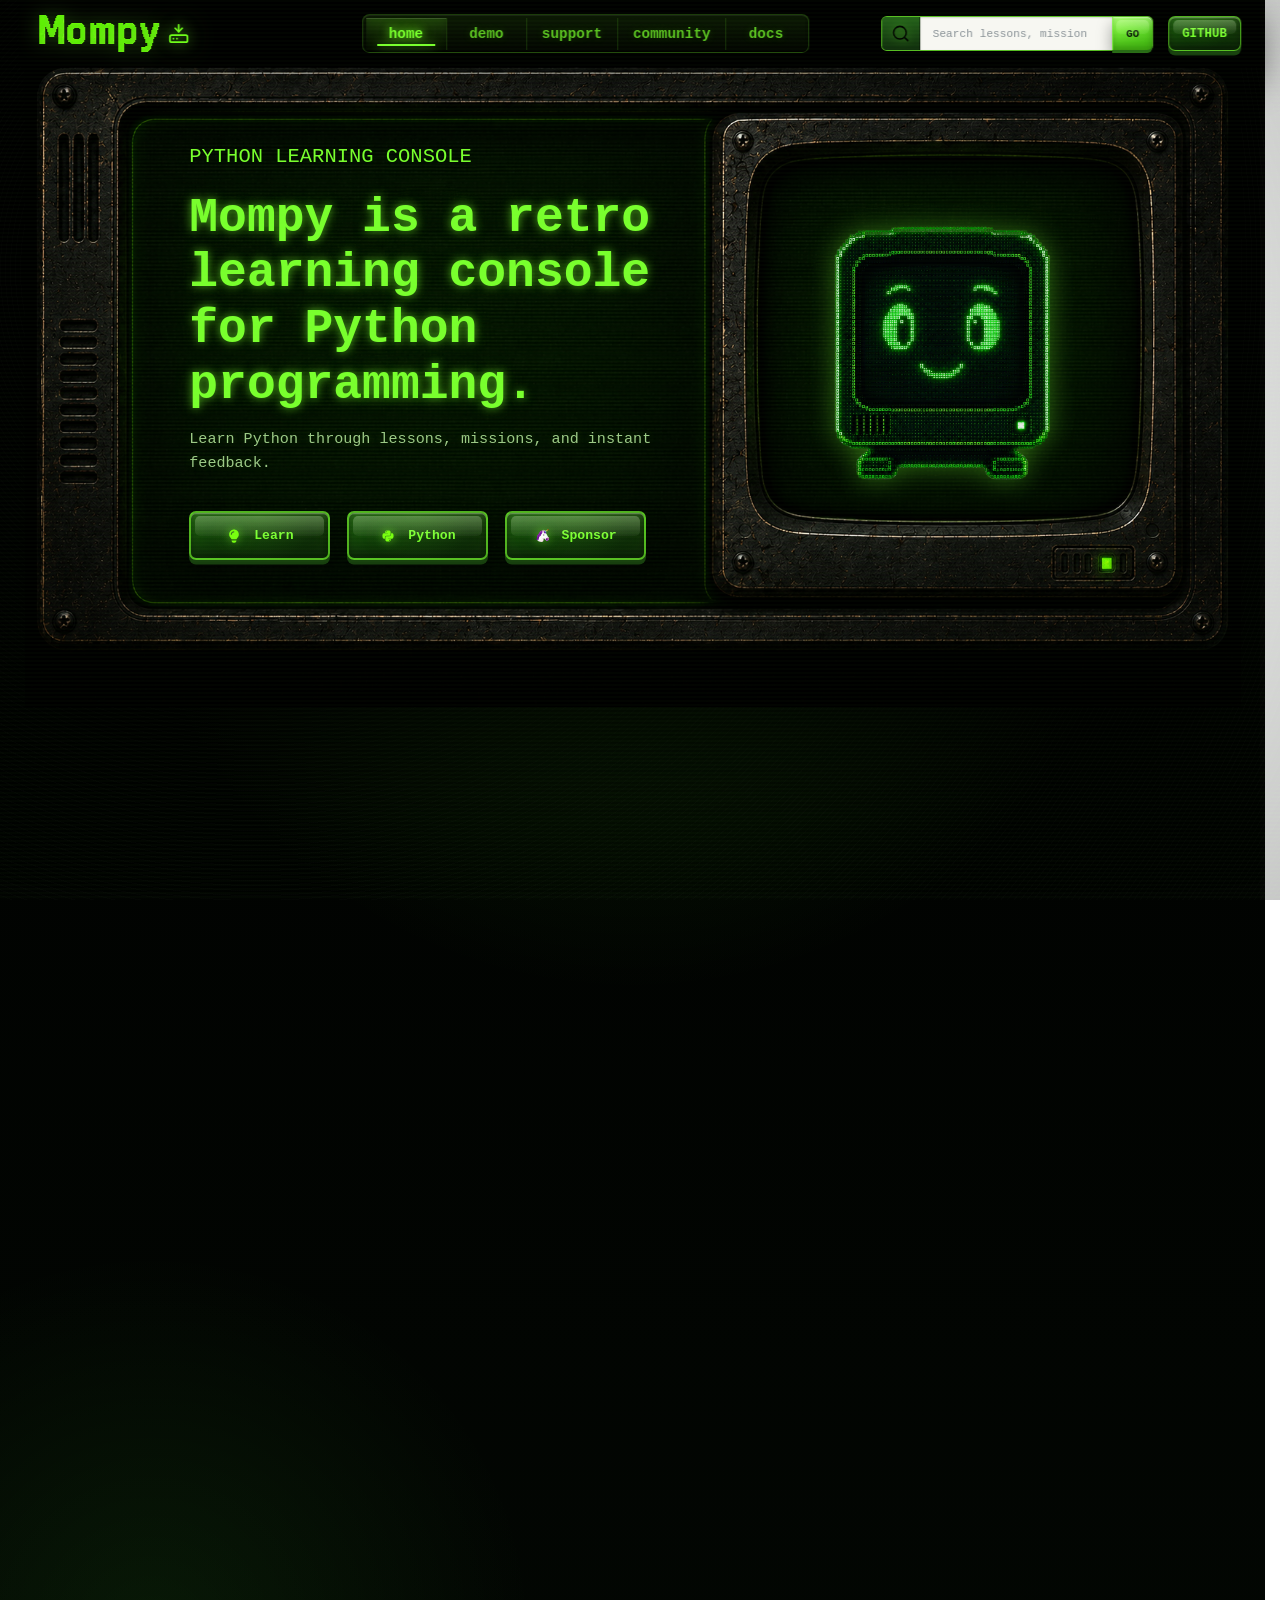
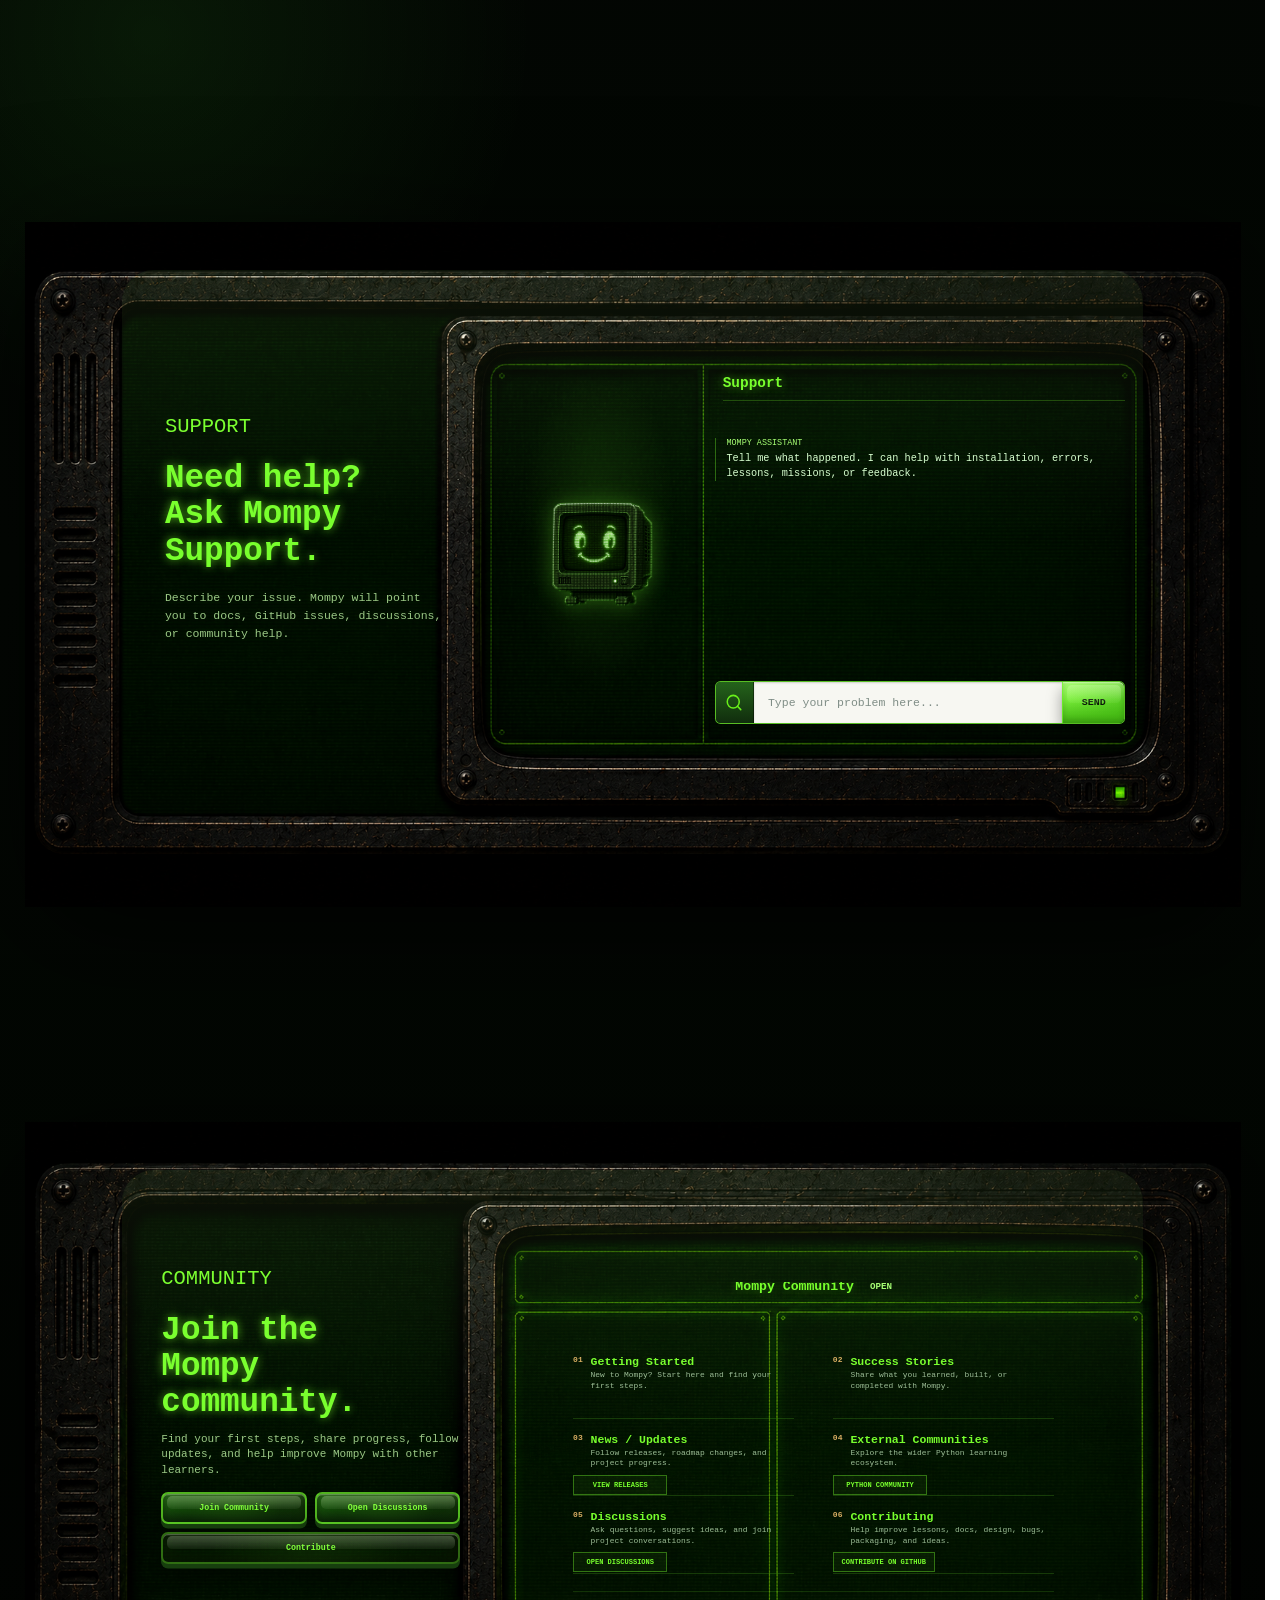
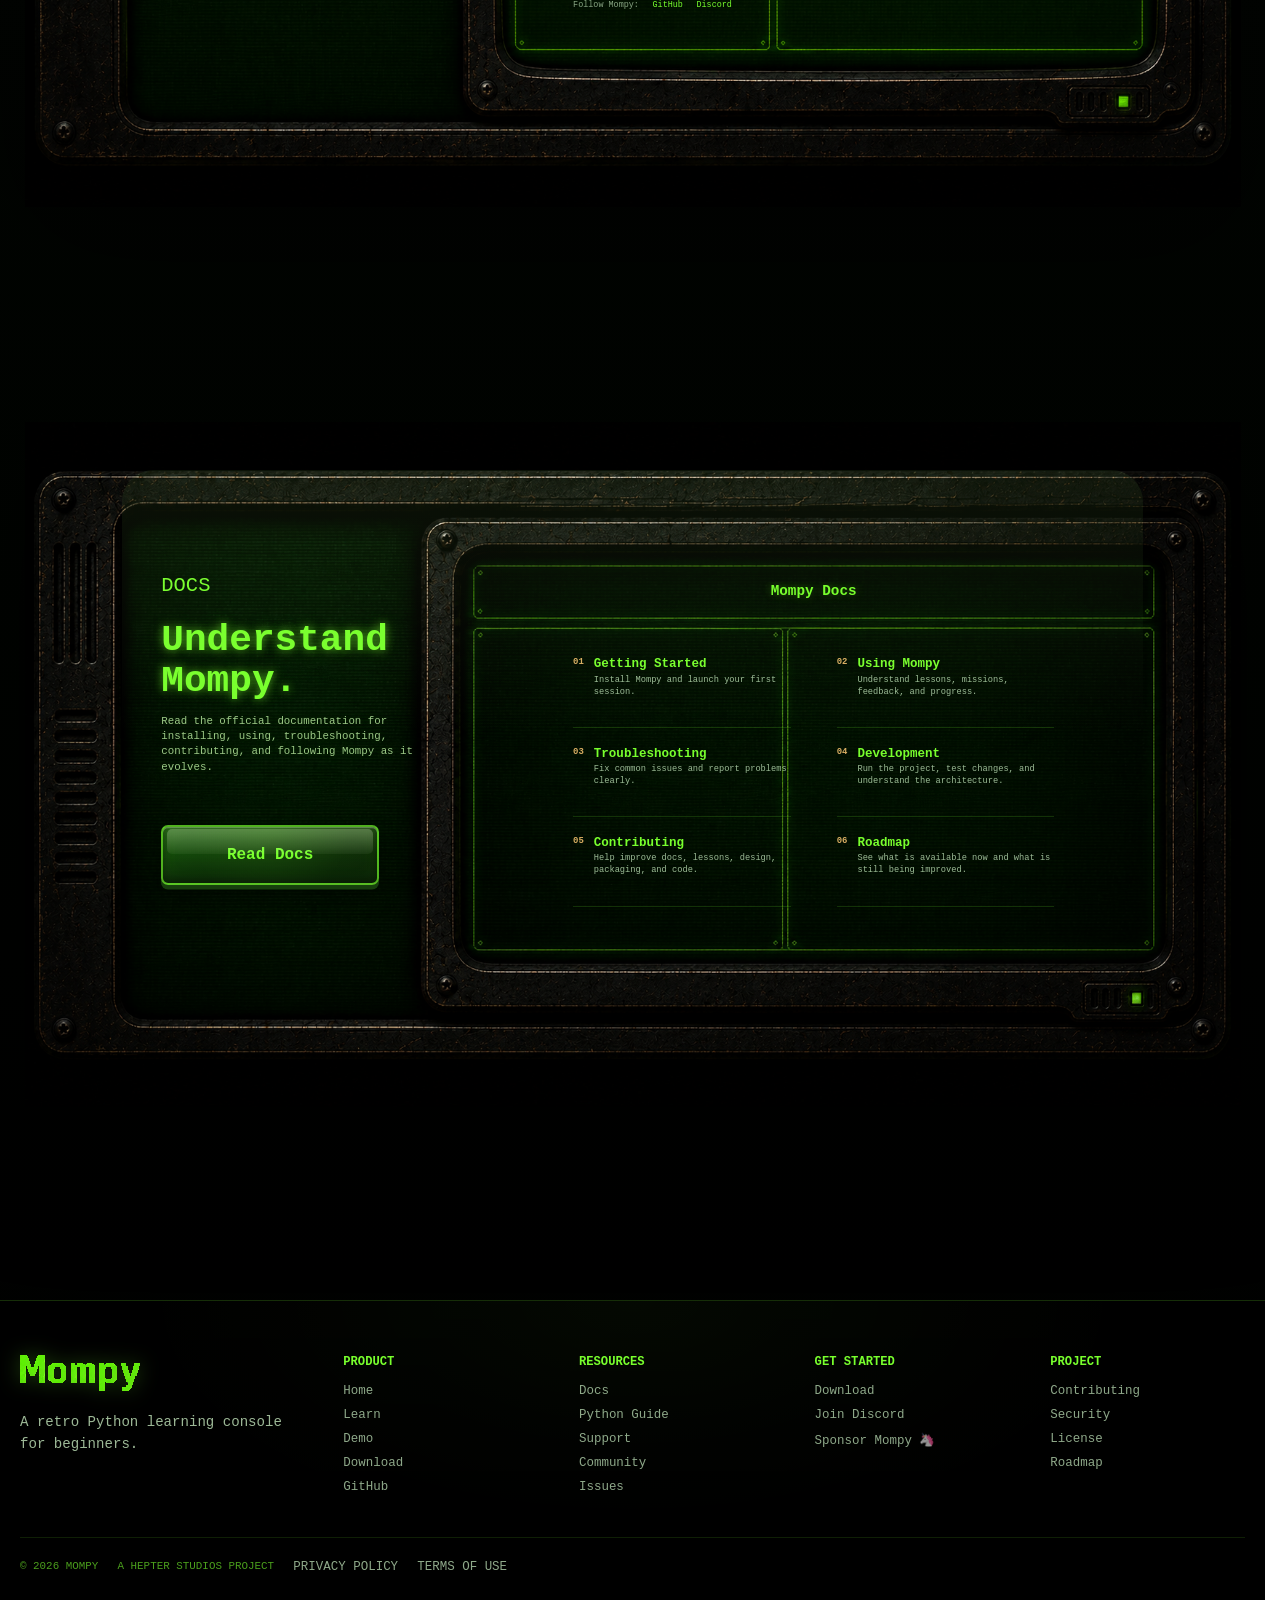
==== commit e99c8b20: "fix: bump css cache buster to force cloudflare refresh" ====
--- a/index.html
+++ b/index.html
@@ -16,9 +16,9 @@
     <meta property="og:type" content="website" />
     <meta property="og:url" content="https://mompy.co" />
     <meta property="og:image" content="https://mompy.co/assets/brand/mompy-logo.png" />
-    <title>Mompy | Retro Python Learning Console</title>
+    <title>Mompy</title>
     <link rel="icon" href="assets/brand/favicon.png" />
-    <link rel="stylesheet" href="styles.css?v=panel-title-align-3" />
+    <link rel="stylesheet" href="styles.css?v=fix-cache-1" />
   </head>
   <body>
     <div class="site-noise" aria-hidden="true"></div>
@@ -29,7 +29,7 @@
         <a class="brand-mark" href="#home" aria-label="Mompy home">
           <img src="assets/brand/mompy-wordmark.png" alt="Mompy" />
         </a>
-        <a class="brand-download" href="#" data-link="download" aria-label="Download Mompy">
+        <a class="brand-download" href="https://github.com/hepter-studios/mompy/releases/download/v0.1.2/MompySetup-v0.1.2.exe" data-link="download" download="MompySetup-v0.1.2.exe" aria-label="Download Mompy">
           <img src="assets/icons/hard-drive-download.svg" alt="" aria-hidden="true" />
         </a>
       </div>
@@ -366,7 +366,7 @@
             <a href="#home">Home</a>
             <a href="learn.html">Learn</a>
             <a href="#demo">Demo</a>
-            <a href="https://github.com/hepter-studios/mompy/releases/download/v0.1.1/MompySetup-v0.1.1.exe" data-link="download" download="MompySetup-v0.1.1.exe">Download</a>
+            <a href="https://github.com/hepter-studios/mompy/releases/download/v0.1.2/MompySetup-v0.1.2.exe" data-link="download" download="MompySetup-v0.1.2.exe">Download</a>
             <a href="https://github.com/hepter-studios/mompy" data-link="github">GitHub</a>
           </div>
           <div class="footer-column">
@@ -379,7 +379,7 @@
           </div>
           <div class="footer-column">
             <h3>Get Started</h3>
-            <a href="https://github.com/hepter-studios/mompy/releases/download/v0.1.1/MompySetup-v0.1.1.exe" data-link="download" download="MompySetup-v0.1.1.exe">Download</a>
+            <a href="https://github.com/hepter-studios/mompy/releases/download/v0.1.2/MompySetup-v0.1.2.exe" data-link="download" download="MompySetup-v0.1.2.exe">Download</a>
             <a href="https://discord.gg/fqxvyGFyfa" data-link="discord">Join Discord</a>
             <a href="https://github.com/sponsors/macksonvictor" data-link="sponsor">Sponsor Mompy 🦄</a>
           </div>
@@ -403,3 +403,4 @@
     <script src="app.js?v=home-search-2" defer></script>
   </body>
 </html>
+
--- a/styles.css
+++ b/styles.css
@@ -19,6 +19,7 @@
 
 html {
   scroll-behavior: smooth;
+  scrollbar-gutter: stable;
 }
 
 body {
@@ -105,7 +106,7 @@
   left: 50%;
   top: 0;
   z-index: 50;
-  width: min(97vw, calc((100svh + clamp(0.25rem, 0.45vw, 0.7rem)) * 1.7779), 1910px);
+  width: min(97vw, calc((100dvh + clamp(0.25rem, 0.45vw, 0.7rem)) * 1.7779), 1910px);
   transform: translateX(-50%);
   display: grid;
   grid-template-columns: minmax(12.2rem, 0.72fr) auto minmax(18rem, 1fr);
@@ -496,7 +497,7 @@
 }
 
 .screen-section {
-  min-height: 100svh;
+  min-height: 100dvh;
   display: grid;
   place-items: center;
   padding: clamp(7.2rem, 8.8vw, 9.5rem) 1rem clamp(1.4rem, 3vw, 2.8rem);
@@ -509,8 +510,8 @@
   }
 
   .screen-section {
-    min-height: 100svh;
-    height: 100svh;
+    min-height: 100dvh;
+    height: 100dvh;
     scroll-margin-top: 0;
   }
 
@@ -532,9 +533,10 @@
 
 .screen-shell {
   position: relative;
-  width: min(96vw, calc((100svh - clamp(6.6rem, 10vw, 9rem)) * 1.7779), 1672px);
+  width: min(96vw, calc((100dvh - clamp(6.6rem, 10vw, 9rem)) * 1.7779), 1672px);
   aspect-ratio: 1672 / 941;
   filter: drop-shadow(0 30px 65px rgba(0, 0, 0, 0.72));
+  overflow: hidden;
 }
 
 .reveal-ready .screen-shell {
@@ -548,11 +550,11 @@
 }
 
 .screen-home .screen-shell {
-  width: min(97vw, calc((100svh + clamp(0.25rem, 0.45vw, 0.7rem)) * 1.7779), 1910px);
+  width: min(95vw, calc((100dvh + clamp(0.25rem, 0.45vw, 0.7rem)) * 1.7779), 1910px);
 }
 
 .screen-demo .screen-shell {
-  width: min(97vw, calc((100svh + clamp(0.25rem, 0.45vw, 0.7rem)) * 1.7779), 1910px);
+  width: min(95vw, calc((100dvh + clamp(0.25rem, 0.45vw, 0.7rem)) * 1.7779), 1910px);
 }
 
 .reveal-ready .screen-home .screen-shell,
@@ -1266,7 +1268,7 @@
 }
 
 .screen-support .screen-shell {
-  width: min(97vw, calc((100svh + clamp(0.25rem, 0.45vw, 0.7rem)) * 1.7779), 1910px);
+  width: min(95vw, calc((100dvh + clamp(0.25rem, 0.45vw, 0.7rem)) * 1.7779), 1910px);
 }
 
 .screen-community,
@@ -1277,7 +1279,7 @@
 
 .screen-community .screen-shell,
 .screen-docs .screen-shell {
-  width: min(97vw, calc((100svh + clamp(0.25rem, 0.45vw, 0.7rem)) * 1.7779), 1910px);
+  width: min(95vw, calc((100dvh + clamp(0.25rem, 0.45vw, 0.7rem)) * 1.7779), 1910px);
 }
 
 .screen-support .side-copy {
@@ -1468,6 +1470,25 @@
   color: var(--text);
   font-size: clamp(0.62rem, 0.8vw, 0.9rem);
   line-height: 1.45;
+}
+
+.support-message.is-thinking p::after {
+  content: "...";
+  display: inline-block;
+  width: 1.4em;
+  overflow: hidden;
+  vertical-align: bottom;
+  animation: support-thinking 1.05s steps(4, end) infinite;
+}
+
+@keyframes support-thinking {
+  0% {
+    width: 0;
+  }
+
+  100% {
+    width: 1.4em;
+  }
 }
 
 .support-action-bar {
@@ -3860,3 +3881,4 @@
     animation: none !important;
   }
 }
+
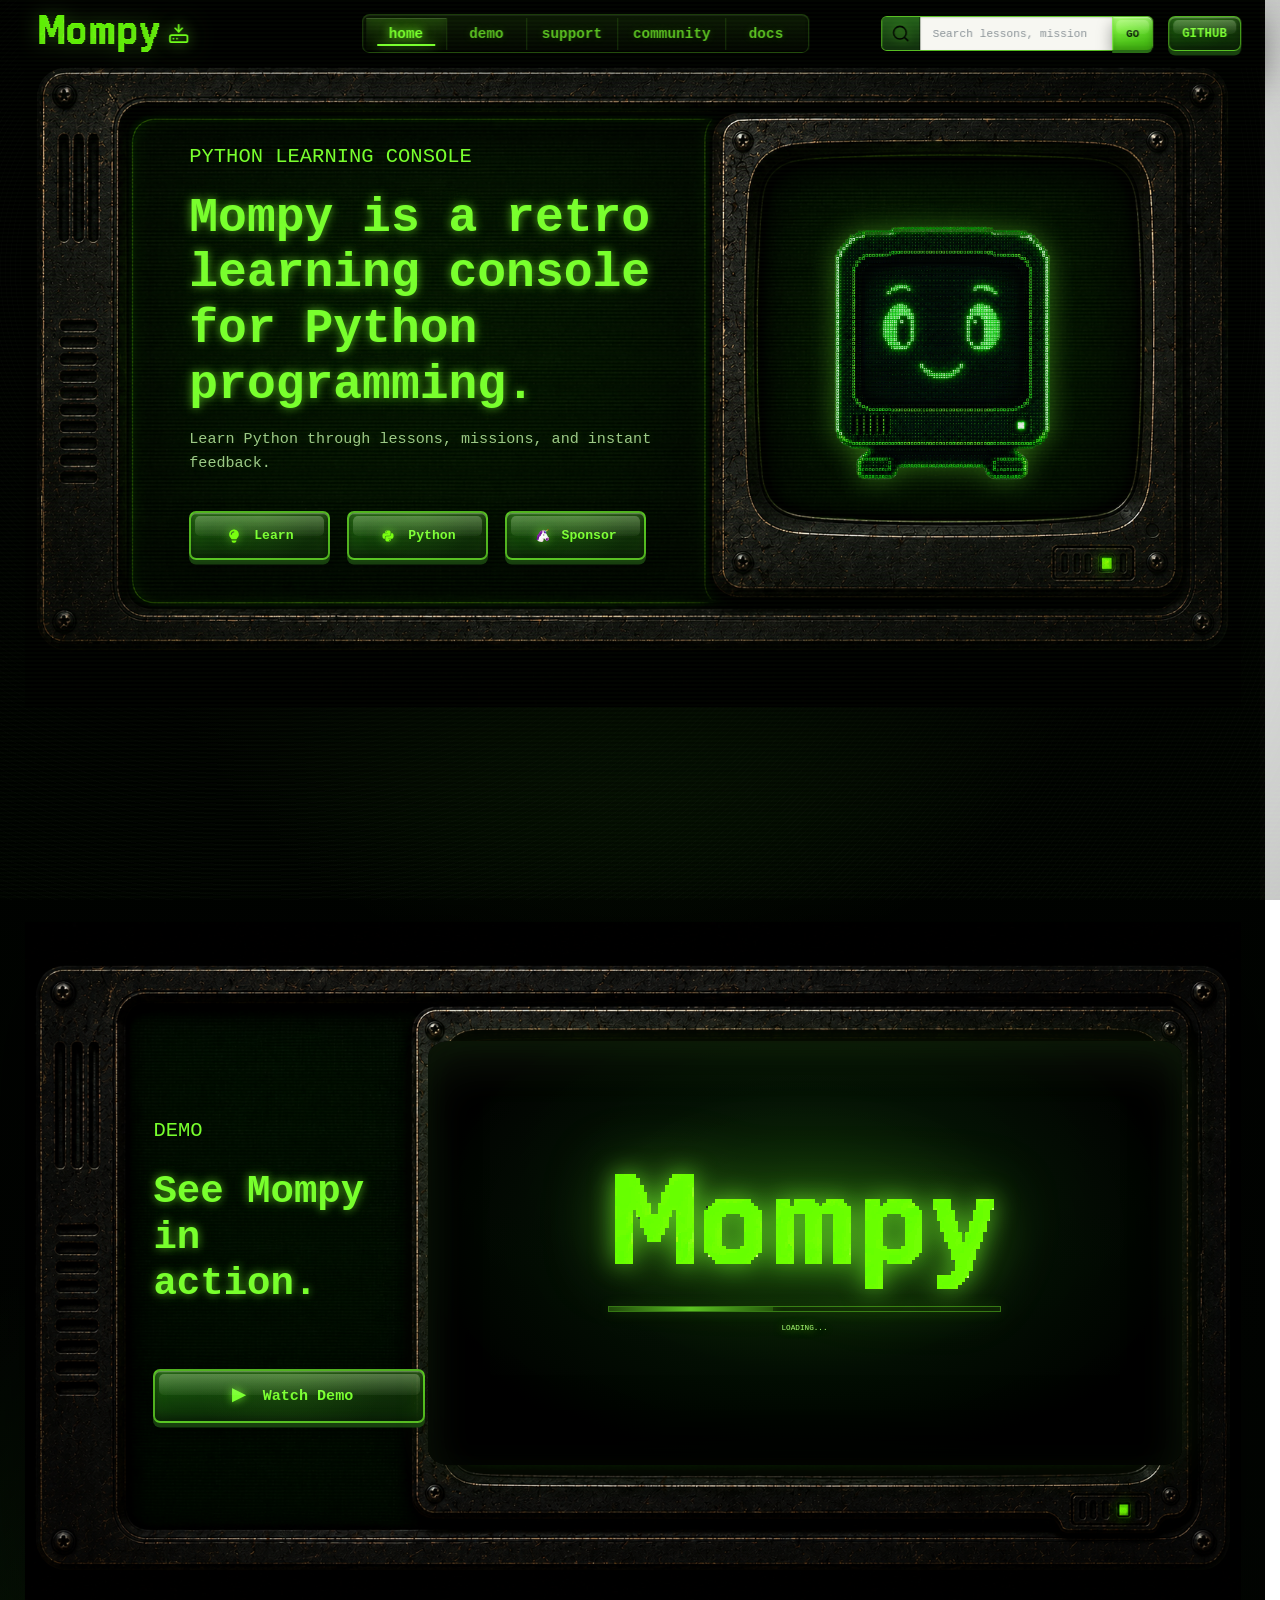
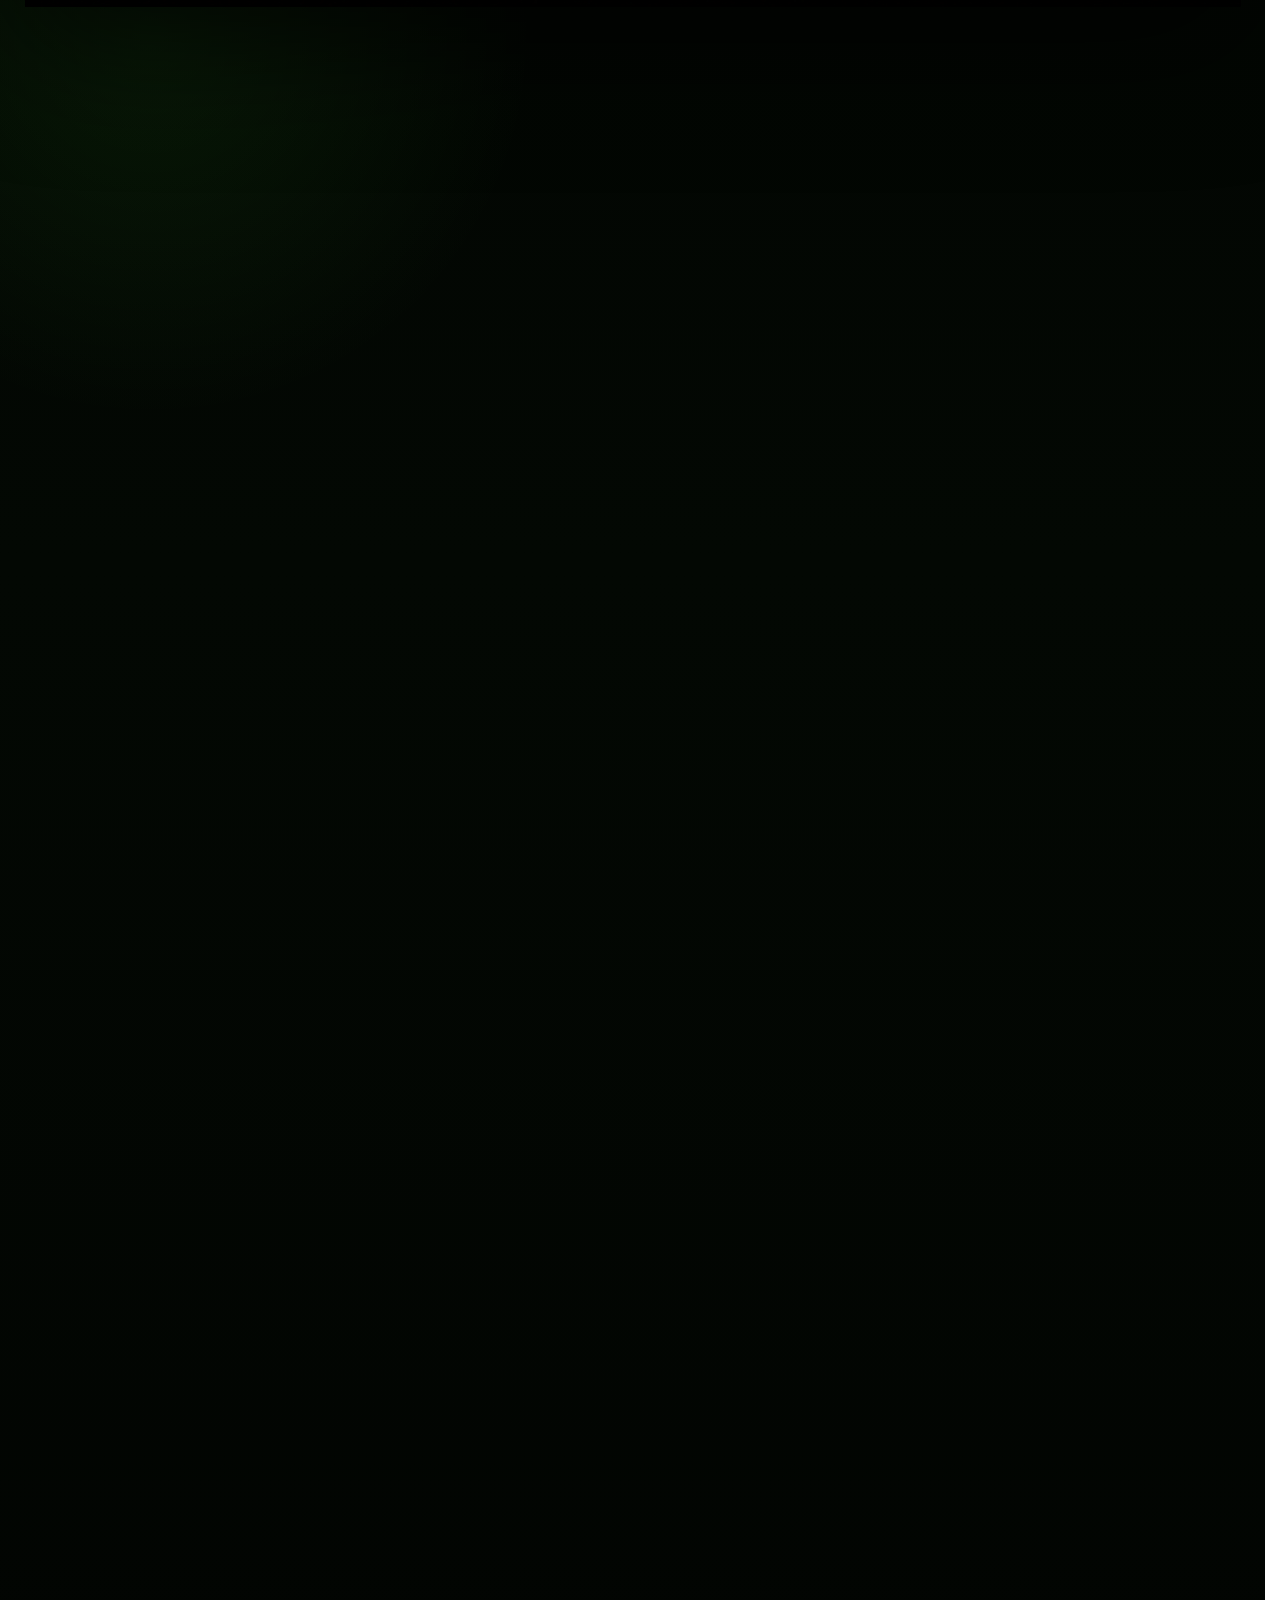
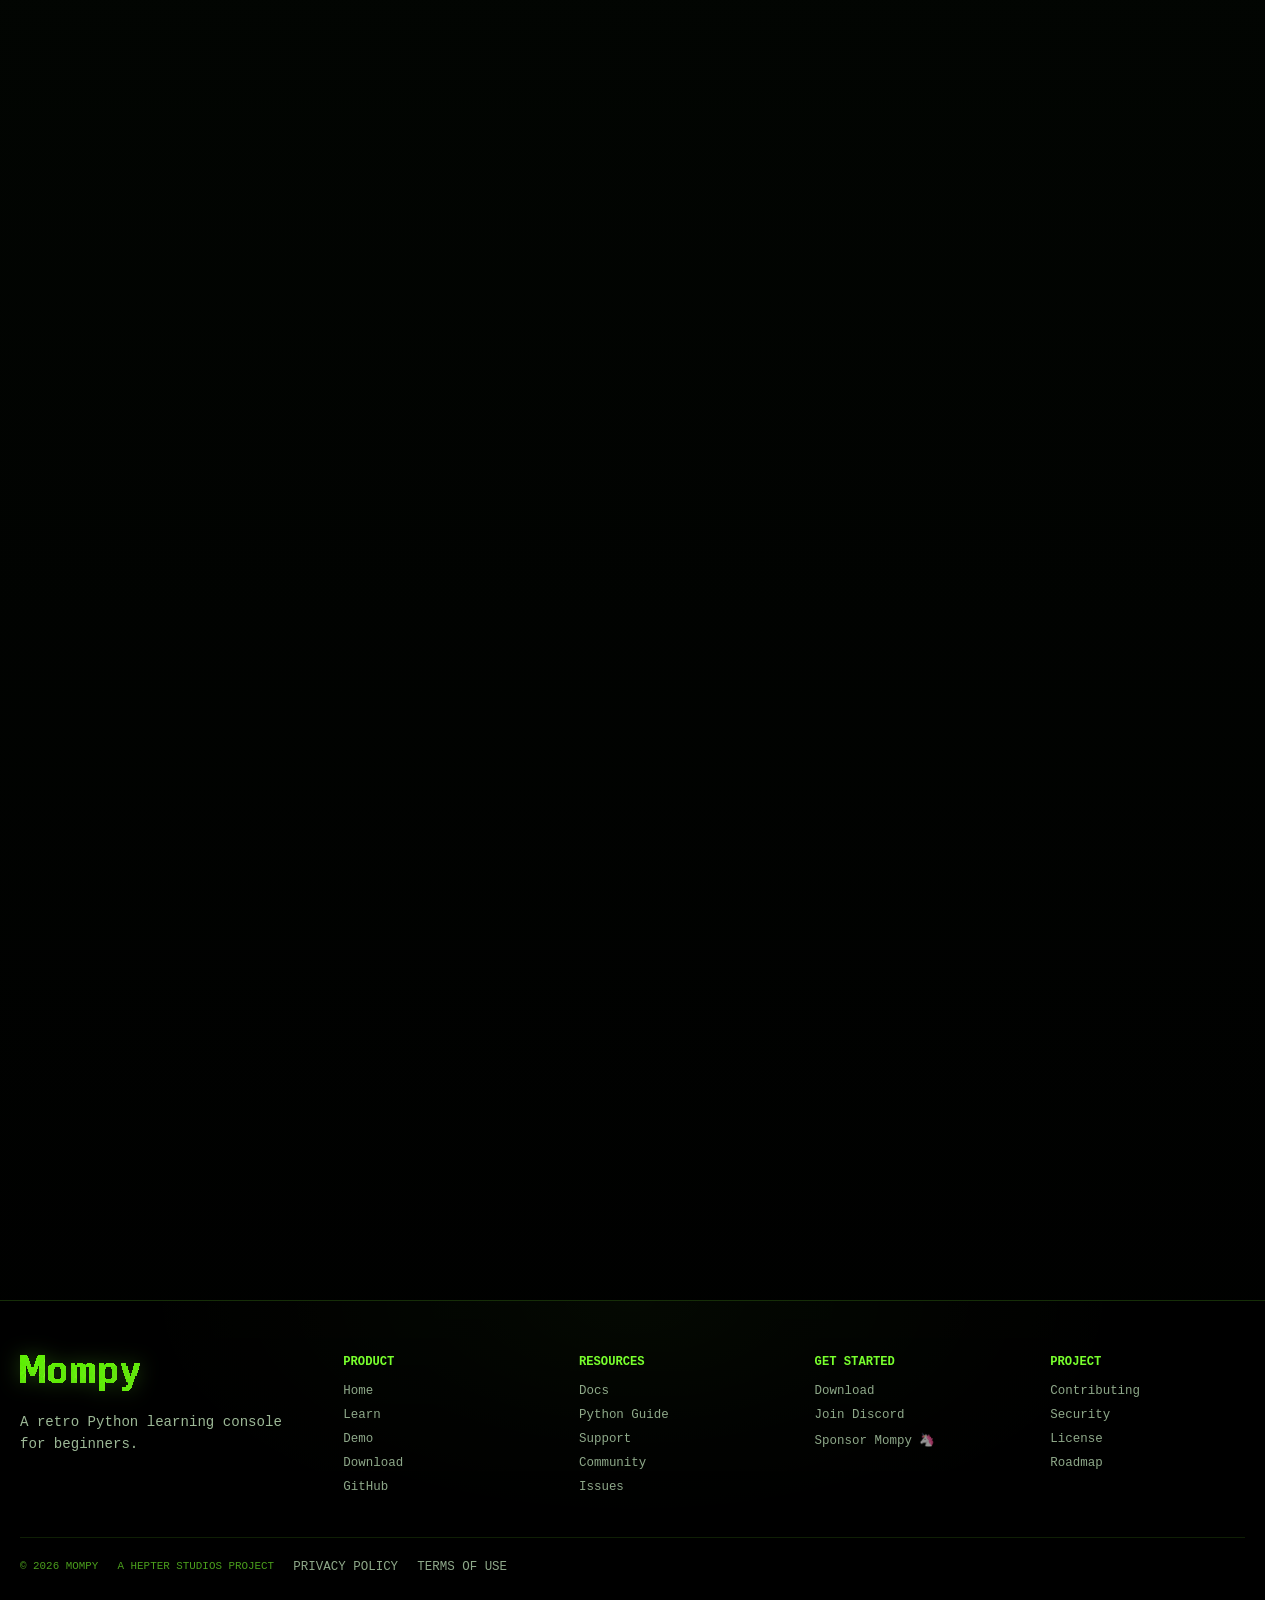
==== commit 873a710e: "Fix docs and community alignment" ====
--- a/index.html
+++ b/index.html
@@ -18,7 +18,7 @@
     <meta property="og:image" content="https://mompy.co/assets/brand/mompy-logo.png" />
     <title>Mompy</title>
     <link rel="icon" href="assets/brand/favicon.png" />
-    <link rel="stylesheet" href="styles.css?v=fix-cache-1" />
+    <link rel="stylesheet" href="styles.css?v=alignment-1" />
   </head>
   <body>
     <div class="site-noise" aria-hidden="true"></div>
--- a/styles.css
+++ b/styles.css
@@ -1702,7 +1702,7 @@
 }
 
 .screen-docs .side-copy p:not(.section-tag) {
-  max-width: 22rem;
+  max-width: 18.7rem;
   font-size: clamp(0.66rem, 0.84vw, 0.94rem);
   line-height: 1.44;
 }
@@ -1840,7 +1840,9 @@
   align-self: end;
   justify-self: start;
   min-width: clamp(5.9rem, 7vw, 7.6rem);
+  min-height: clamp(1.02rem, 1.32vw, 1.42rem);
   display: inline-flex;
+  align-items: center;
   justify-content: center;
   padding: 0.32rem 0.48rem;
   color: var(--green);
@@ -1851,6 +1853,11 @@
   text-decoration: none;
   text-transform: uppercase;
   white-space: nowrap;
+  line-height: 1;
+}
+
+.community-board__item:nth-child(4) a {
+  transform: translateY(0.18rem);
 }
 
 .community-board__item a:hover,
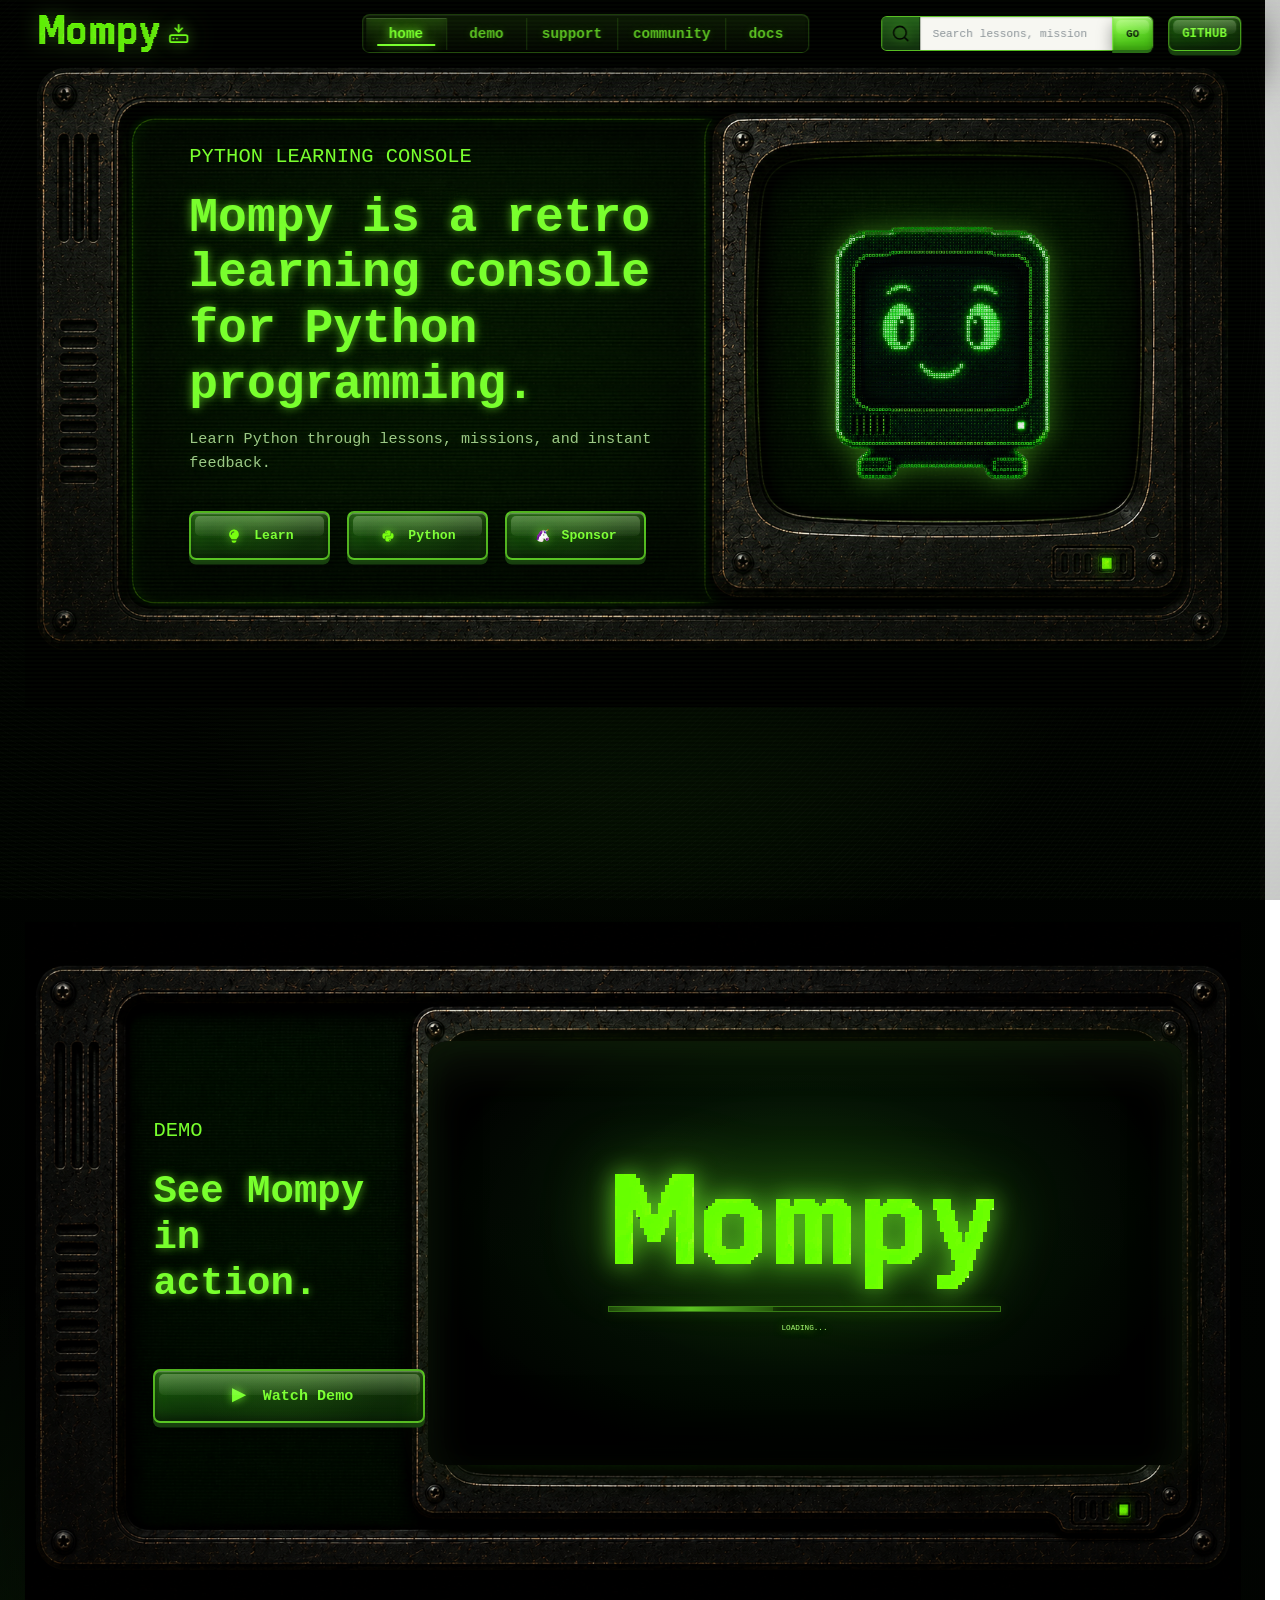
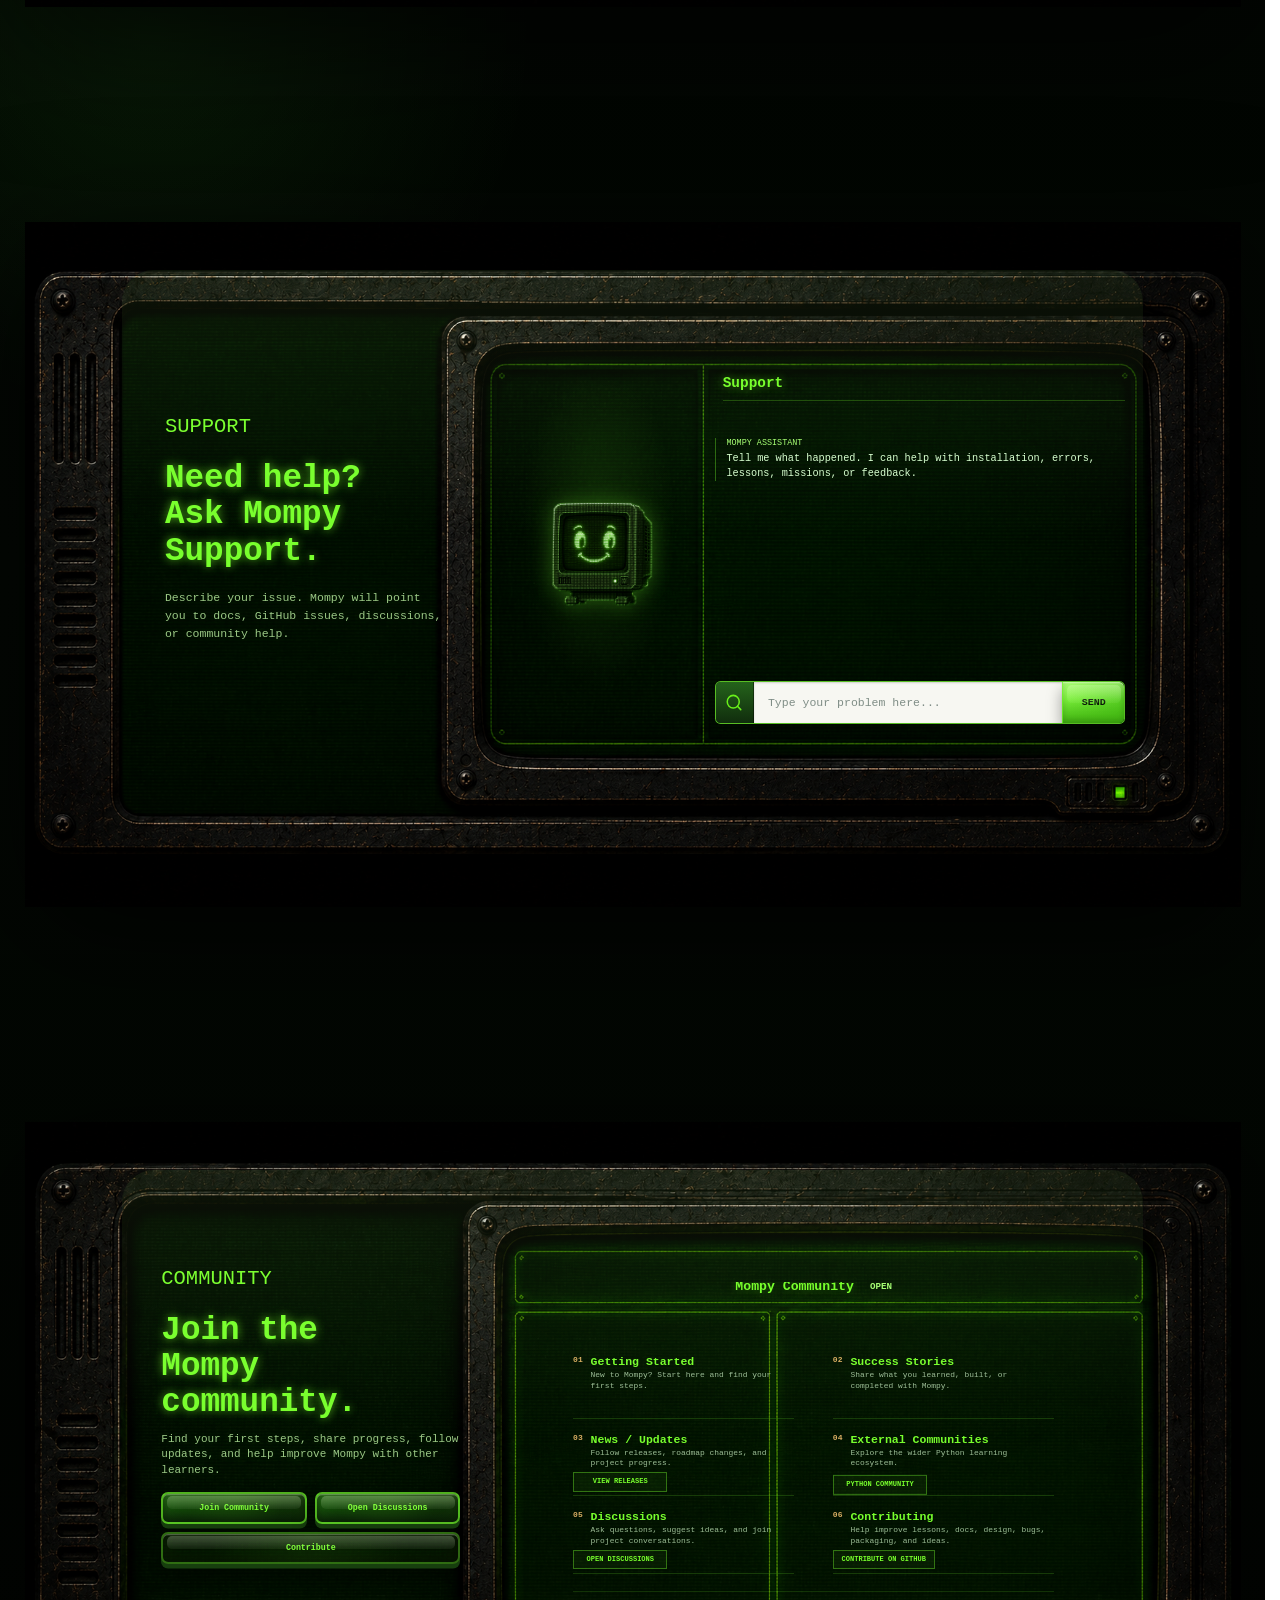
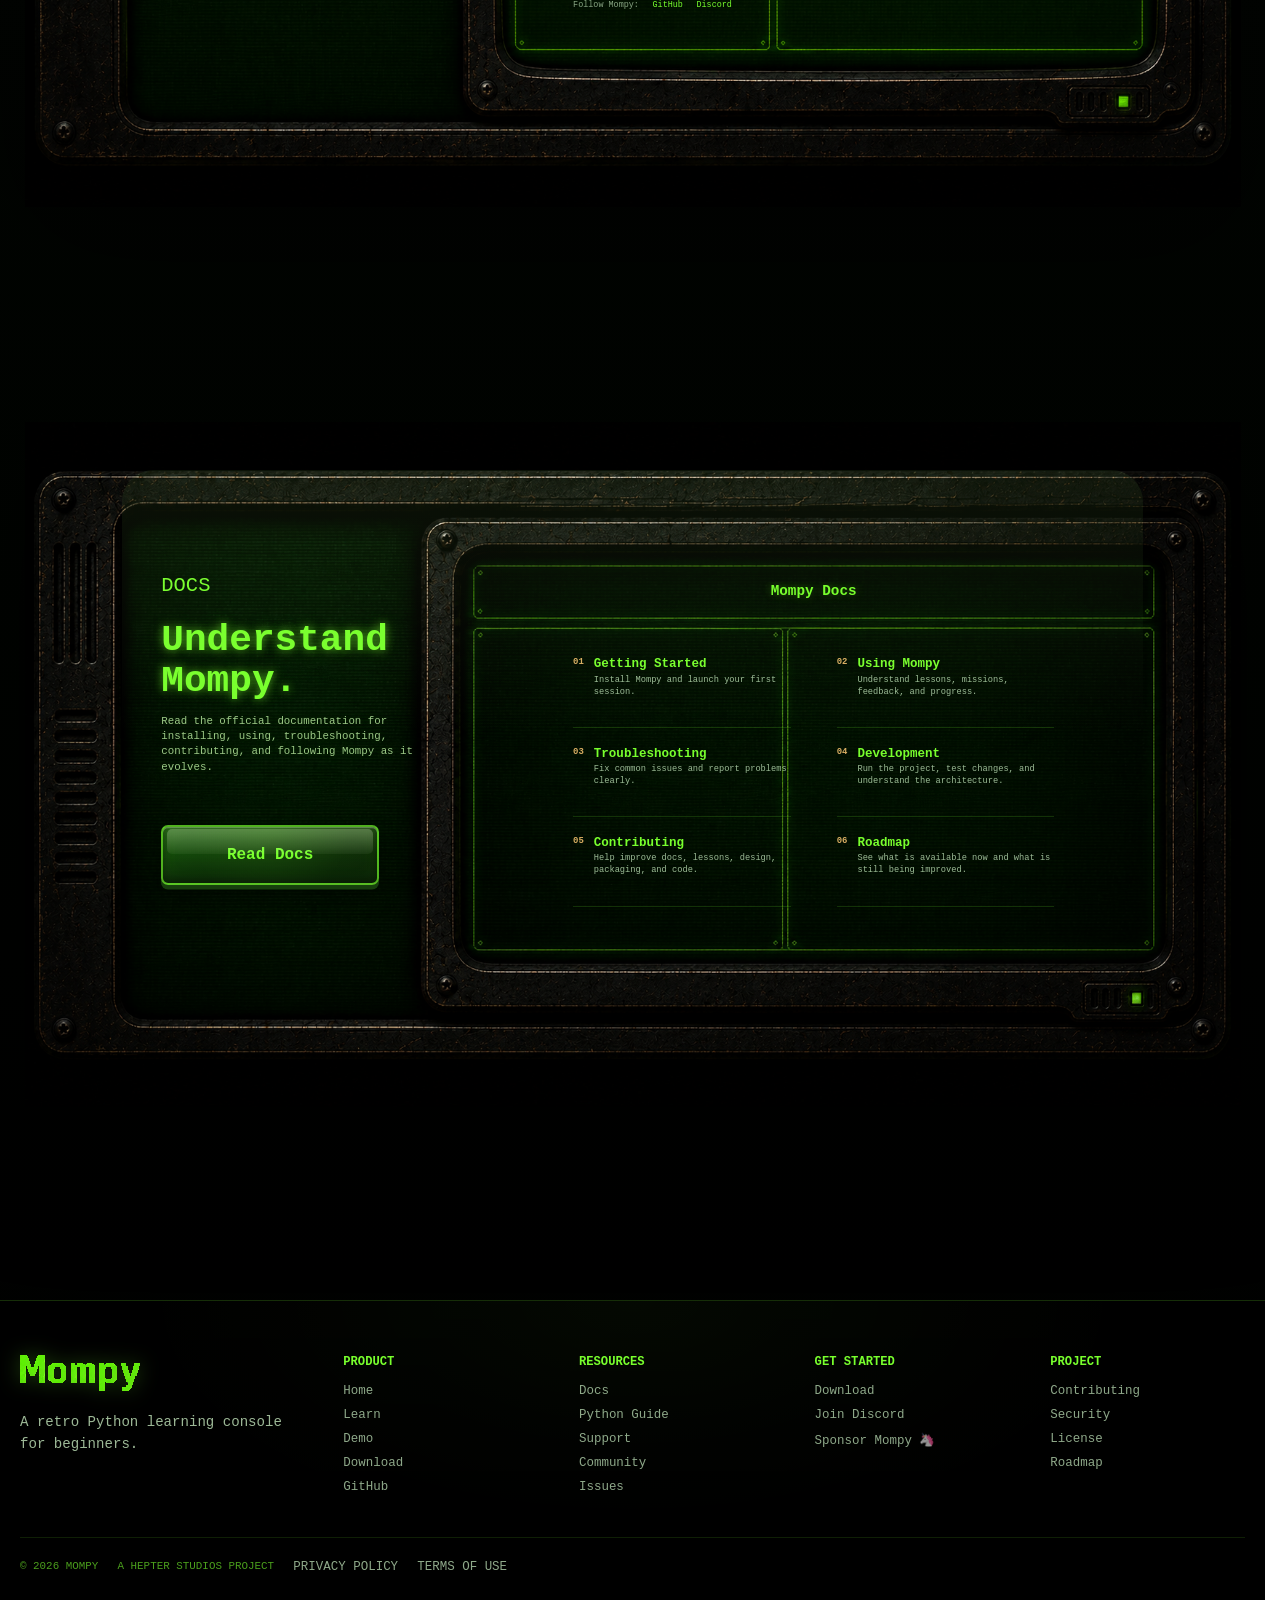
==== commit f9b8eb69: "Build responsive mobile CRT layout" ====
--- a/index.html
+++ b/index.html
@@ -18,7 +18,7 @@
     <meta property="og:image" content="https://mompy.co/assets/brand/mompy-logo.png" />
     <title>Mompy</title>
     <link rel="icon" href="assets/brand/favicon.png" />
-    <link rel="stylesheet" href="styles.css?v=alignment-1" />
+    <link rel="stylesheet" href="styles.css?v=mobile-crt-1" />
   </head>
   <body>
     <div class="site-noise" aria-hidden="true"></div>
--- a/styles.css
+++ b/styles.css
@@ -3400,6 +3400,8 @@
 }
 
 .learn-hero__actions .crt-button {
+  color: #f7fff3;
+  text-shadow: 0 1px 0 rgba(0, 0, 0, 0.55);
   box-shadow:
     0 0.28rem 0 #6b8f20,
     0 0.75rem 1.3rem rgba(0, 0, 0, 0.22),
@@ -3879,6 +3881,461 @@
   }
 }
 
+/* Mobile uses dedicated portrait/tablet artwork as a nine-slice frame. The
+   metal edges stay proportional while the CRT center grows with the content. */
+@media (max-width: 900px) {
+  body {
+    overflow-x: clip;
+  }
+
+  .site-header {
+    gap: 0.5rem 0.65rem;
+  }
+
+  .header-actions {
+    width: 100%;
+    min-width: 0;
+    grid-template-columns: minmax(0, 1fr) auto;
+  }
+
+  .site-search,
+  .header-actions a {
+    min-width: 0;
+  }
+
+  .screen-section {
+    display: block;
+    padding: 1.5rem 0.65rem 2rem;
+    scroll-margin-top: 9rem;
+  }
+
+  .screen-section:first-child {
+    padding-top: 11.75rem;
+  }
+
+  .screen-shell,
+  .screen-home .screen-shell,
+  .screen-demo .screen-shell,
+  .screen-support .screen-shell,
+  .screen-community .screen-shell,
+  .screen-docs .screen-shell {
+    --responsive-frame: url("assets/frames/tablet.webp");
+    width: 100%;
+    min-height: 0;
+    display: grid;
+    gap: 1.5rem;
+    padding: 1.15rem;
+    overflow: hidden;
+    border-style: solid;
+    border-color: transparent;
+    border-width: 3.1rem 2.8rem 3.35rem;
+    border-image-source: var(--responsive-frame);
+    border-image-slice: 10% 6% 10% 6% fill;
+    border-image-width: 1;
+    border-image-repeat: stretch;
+    border-radius: 0;
+    background:
+      radial-gradient(ellipse at 50% 0%, rgba(120, 255, 45, 0.12), transparent 48%),
+      repeating-linear-gradient(180deg, rgba(120, 255, 45, 0.035) 0 1px, transparent 1px 4px),
+      linear-gradient(180deg, #0a2109 0%, #041005 56%, #020602 100%);
+    box-shadow:
+      inset 0 0 0 1px rgba(236, 255, 218, 0.045),
+      inset 0 0 3.2rem rgba(0, 0, 0, 0.56),
+      0 1.2rem 2.6rem rgba(0, 0, 0, 0.42);
+  }
+
+  .screen-frame,
+  .screen-shell::after {
+    display: none;
+  }
+
+  .home-copy,
+  .home-monitor,
+  .side-copy,
+  .demo-panel,
+  .support-console,
+  .community-console,
+  .docs-console {
+    position: static;
+    width: auto;
+    height: auto;
+    min-height: 0;
+    margin: 0;
+  }
+
+  .home-copy,
+  .side-copy {
+    display: grid;
+    align-content: start;
+    gap: 0.7rem;
+  }
+
+  .home-copy .section-tag,
+  .side-copy .section-tag {
+    margin: 0;
+  }
+
+  .screen-home .home-copy h1,
+  html.translated-ltr .screen-home .home-copy h1,
+  html.translated-rtl .screen-home .home-copy h1 {
+    max-width: 11ch;
+    font-size: clamp(2.15rem, 10vw, 3rem);
+    line-height: 1.12;
+  }
+
+  .home-copy p:not(.section-tag):not(.status-line),
+  .side-copy p:not(.section-tag),
+  html.translated-ltr .home-copy p:not(.section-tag):not(.status-line),
+  html.translated-rtl .home-copy p:not(.section-tag):not(.status-line) {
+    max-width: 34ch;
+    margin: 0;
+    font-size: 0.92rem;
+    line-height: 1.55;
+  }
+
+  .screen-home .action-row,
+  .screen-home .side-actions {
+    position: static;
+    width: 100%;
+    margin: 0.45rem 0 0;
+  }
+
+  .screen-home .crt-button {
+    flex: initial;
+  }
+
+  .home-monitor {
+    min-height: 17rem;
+    display: grid;
+    place-items: center;
+    padding: 0.35rem;
+    border-top: 1px solid rgba(120, 255, 45, 0.16);
+  }
+
+  .home-monitor img {
+    width: min(78vw, 19rem);
+    height: auto;
+    max-height: 20rem;
+    transform: none;
+  }
+
+  .screen-demo .side-copy,
+  .screen-support .side-copy,
+  .screen-community .side-copy,
+  .screen-docs .side-copy {
+    width: auto;
+  }
+
+  .screen-demo .side-copy h2,
+  .screen-support .side-copy h2,
+  .screen-community .side-copy h2,
+  .screen-docs .side-copy h2 {
+    max-width: 12ch;
+    font-size: clamp(2rem, 9vw, 3rem);
+    line-height: 1.14;
+  }
+
+  .screen-demo .side-actions {
+    width: 100%;
+    margin: 0.65rem 0 0;
+  }
+
+  .demo-panel {
+    aspect-ratio: 16 / 9;
+    min-height: 0;
+    border: 1px solid rgba(120, 255, 45, 0.32);
+    border-radius: 0.55rem;
+  }
+
+  .support-console,
+  .community-console,
+  .docs-console {
+    display: block;
+    padding: 0;
+  }
+
+  .support-terminal {
+    min-height: 34rem;
+    padding: 1rem;
+    border: 1px solid rgba(120, 255, 45, 0.28);
+    border-radius: 0.45rem;
+    background: rgba(0, 0, 0, 0.22);
+  }
+
+  .support-terminal__header {
+    padding: 0 0 0.75rem;
+  }
+
+  .support-terminal__body {
+    padding: 0;
+  }
+
+  .support-assistant-card {
+    min-height: 7.5rem;
+    padding: 0.45rem;
+  }
+
+  .community-console,
+  .docs-console {
+    border: 1px solid rgba(120, 255, 45, 0.28);
+    border-radius: 0.45rem;
+    background: rgba(0, 0, 0, 0.2);
+  }
+
+  .community-board,
+  .docs-index {
+    min-height: 0;
+    padding: 1rem;
+  }
+
+  .community-board__header,
+  .docs-index__header {
+    position: static;
+    min-height: 0;
+    justify-content: flex-start;
+    padding: 0 0 0.75rem;
+    border-bottom: 1px solid rgba(120, 255, 45, 0.2);
+  }
+
+  .community-board__header div {
+    justify-content: flex-start;
+  }
+
+  .community-board__items,
+  .docs-index__items {
+    position: static;
+    display: grid;
+    grid-template-columns: 1fr;
+    gap: 0;
+    margin-top: 0.25rem;
+    overflow: visible;
+  }
+
+  .community-board__item,
+  .docs-index__item {
+    padding: 0.9rem 0;
+  }
+
+  .community-board__item h3,
+  .docs-index__item h3 {
+    font-size: 0.95rem;
+  }
+
+  .community-board__item p,
+  .docs-index__item p {
+    max-width: none;
+    font-size: 0.78rem;
+    line-height: 1.45;
+  }
+
+  .community-board__item a {
+    min-height: 2rem;
+    margin-top: 0.35rem;
+    font-size: 0.64rem;
+  }
+
+  .community-socials {
+    position: static;
+    margin-top: 0.2rem;
+  }
+
+  .screen-docs .crt-button.large {
+    width: 100%;
+    margin-top: 0.65rem;
+  }
+}
+
+@media (max-width: 520px) {
+  *,
+  *::before,
+  *::after {
+    min-width: 0;
+  }
+
+  .site-header {
+    left: 0.5rem;
+    right: 0.5rem;
+    gap: 0.42rem;
+    padding-bottom: 0.55rem;
+  }
+
+  .brand-mark img {
+    width: 8.15rem;
+  }
+
+  .brand-download {
+    width: 1.42rem;
+    height: 1.42rem;
+  }
+
+  .nav-links a {
+    min-height: 2.12rem;
+    padding-inline: 0.82rem;
+    font-size: 0.78rem;
+  }
+
+  .header-actions {
+    grid-template-columns: minmax(0, 1fr) 4.7rem;
+    gap: 0.42rem;
+  }
+
+  .header-actions a {
+    min-height: 2.15rem;
+    padding-inline: 0.42rem;
+    font-size: 0.64rem;
+  }
+
+  .site-search {
+    grid-template-columns: 2.35rem minmax(0, 1fr) 2.7rem;
+  }
+
+  .site-search input {
+    padding-inline: 0.55rem;
+    font-size: 0.7rem;
+  }
+
+  .screen-section {
+    padding: 1rem 0.5rem 1.5rem;
+    scroll-margin-top: 8.75rem;
+  }
+
+  .screen-section:first-child {
+    padding-top: 11.25rem;
+  }
+
+  .screen-shell,
+  .screen-home .screen-shell,
+  .screen-demo .screen-shell,
+  .screen-support .screen-shell,
+  .screen-community .screen-shell,
+  .screen-docs .screen-shell {
+    gap: 1.2rem;
+    padding: 0.85rem 0.7rem;
+  }
+
+  .home-copy,
+  .side-copy,
+  .learn-main,
+  .learn-hero,
+  .learn-layout,
+  .learn-content,
+  .learn-panel,
+  .learn-sidebar,
+  .learn-mini-panel {
+    width: 100%;
+    max-width: 100%;
+    min-width: 0;
+  }
+
+  .action-row,
+  .screen-home .action-row {
+    grid-template-columns: 1fr;
+    width: 100%;
+    max-width: 100%;
+  }
+
+  .action-row .crt-button,
+  .screen-home .crt-button,
+  .action-row .crt-button:nth-child(3) {
+    grid-column: auto;
+    width: 100%;
+    max-width: 100%;
+    min-width: 0;
+    box-sizing: border-box;
+  }
+
+  .screen-home .home-copy h1,
+  html.translated-ltr .screen-home .home-copy h1,
+  html.translated-rtl .screen-home .home-copy h1 {
+    font-size: clamp(2rem, 10.4vw, 2.55rem);
+  }
+
+  .learn-main {
+    width: calc(100% - 1rem);
+    padding-top: 11rem;
+  }
+
+  .learn-hero {
+    padding: 1.35rem;
+  }
+
+  .learn-hero h1 {
+    max-width: 100%;
+    font-size: clamp(2.15rem, 12vw, 2.7rem);
+    overflow-wrap: anywhere;
+  }
+
+  .learn-hero p:not(.section-tag),
+  .learn-panel p,
+  .learn-panel li {
+    max-width: 100%;
+    overflow-wrap: anywhere;
+  }
+
+  .home-monitor {
+    min-height: 14rem;
+  }
+
+  .support-terminal {
+    min-height: 31rem;
+    padding: 0.78rem;
+  }
+
+  .support-form {
+    grid-template-columns: 2.2rem minmax(0, 1fr) 3.9rem;
+  }
+
+  .support-form input {
+    padding-inline: 0.58rem;
+    font-size: 0.72rem;
+  }
+
+  .support-form button {
+    padding-inline: 0.35rem;
+    font-size: 0.62rem;
+  }
+}
+
+@media (max-width: 374px) {
+  .screen-shell,
+  .screen-home .screen-shell,
+  .screen-demo .screen-shell,
+  .screen-support .screen-shell,
+  .screen-community .screen-shell,
+  .screen-docs .screen-shell {
+    --responsive-frame: url("assets/frames/mobile-small.webp");
+    border-width: 4.25rem 1.2rem 4.5rem;
+    border-image-slice: 9% 9% 10% 9% fill;
+    padding: 0.68rem 0.48rem;
+  }
+}
+
+@media (min-width: 375px) and (max-width: 600px) {
+  .screen-shell,
+  .screen-home .screen-shell,
+  .screen-demo .screen-shell,
+  .screen-support .screen-shell,
+  .screen-community .screen-shell,
+  .screen-docs .screen-shell {
+    --responsive-frame: url("assets/frames/mobile-standard.webp");
+    border-width: 3.25rem 1.45rem 3.45rem;
+    border-image-slice: 9% 10% 9% 10% fill;
+  }
+}
+
+@media (min-width: 601px) and (max-width: 900px) {
+  .screen-shell,
+  .screen-home .screen-shell,
+  .screen-demo .screen-shell,
+  .screen-support .screen-shell,
+  .screen-community .screen-shell,
+  .screen-docs .screen-shell {
+    --responsive-frame: url("assets/frames/tablet.webp");
+    border-width: 3rem 2.65rem 3.2rem;
+    border-image-slice: 10% 6% 10% 6% fill;
+  }
+}
+
 @media (prefers-reduced-motion: reduce) {
   *,
   *::before,
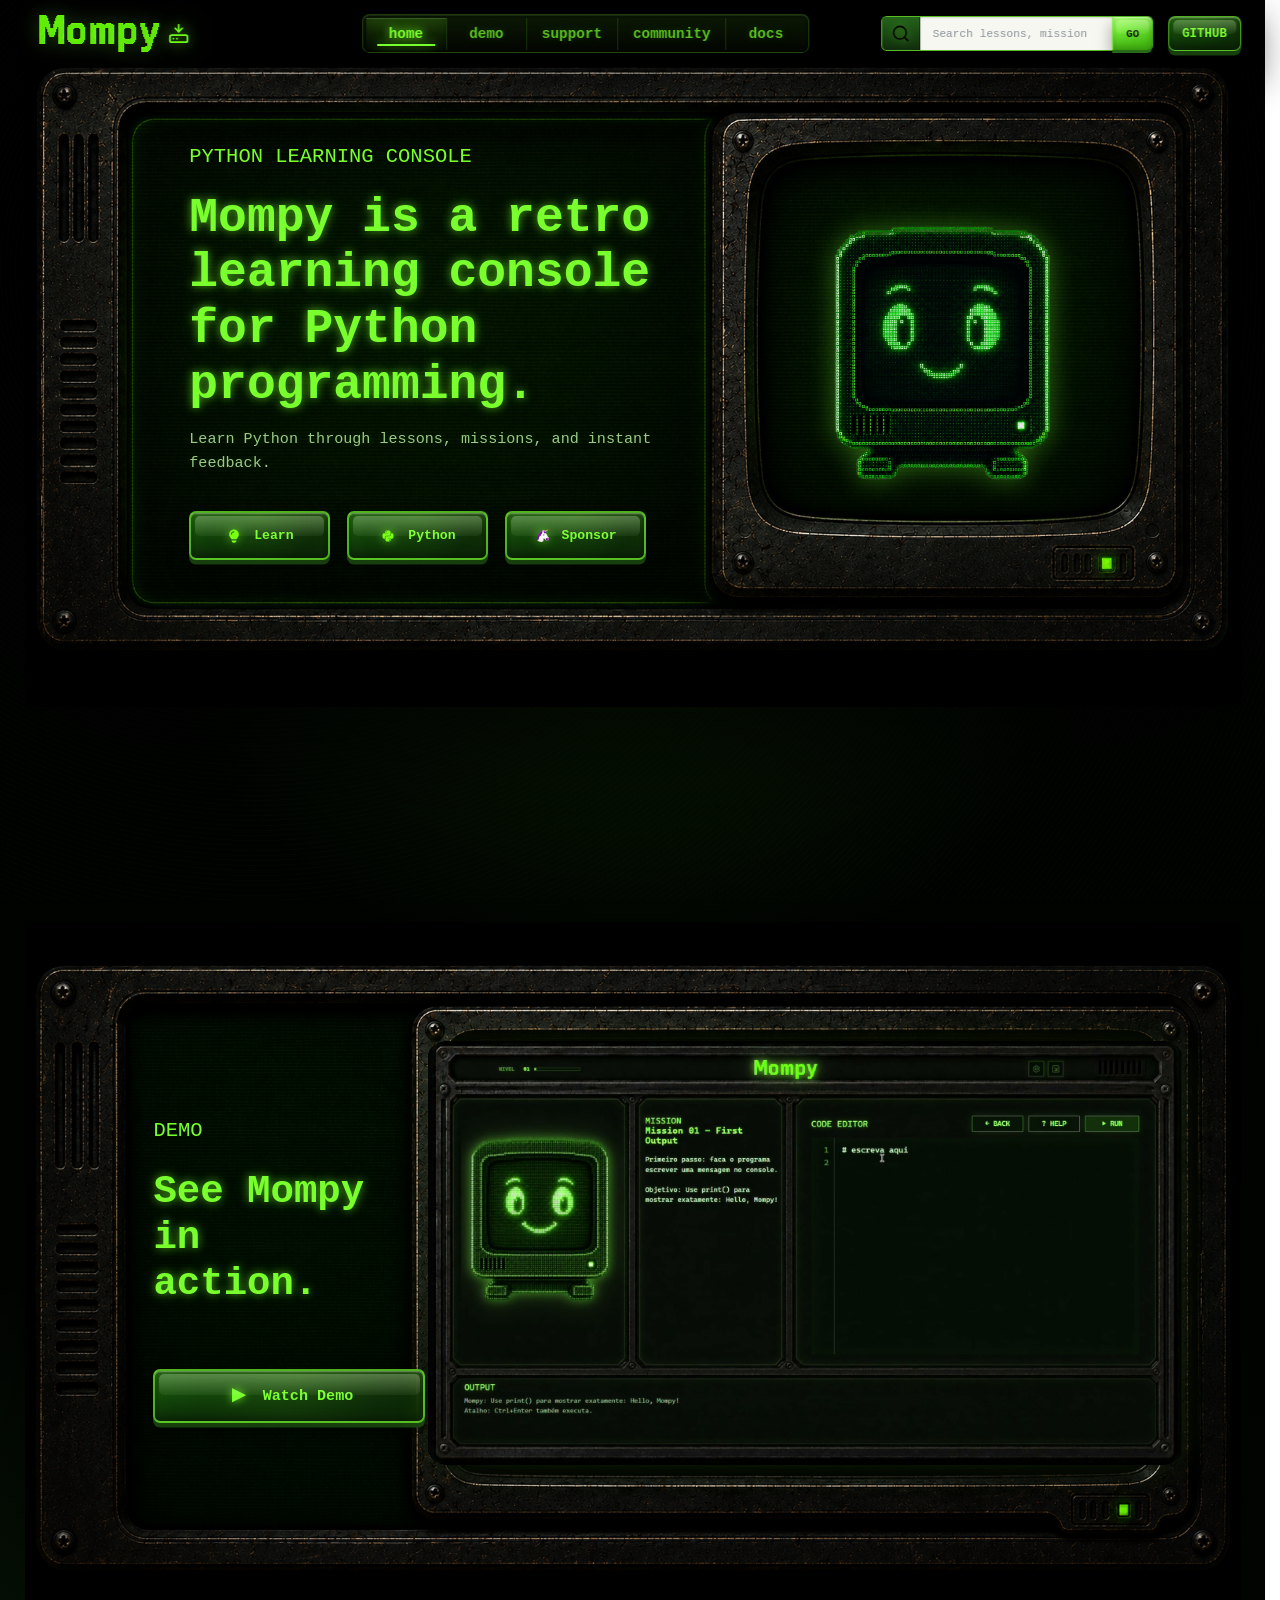
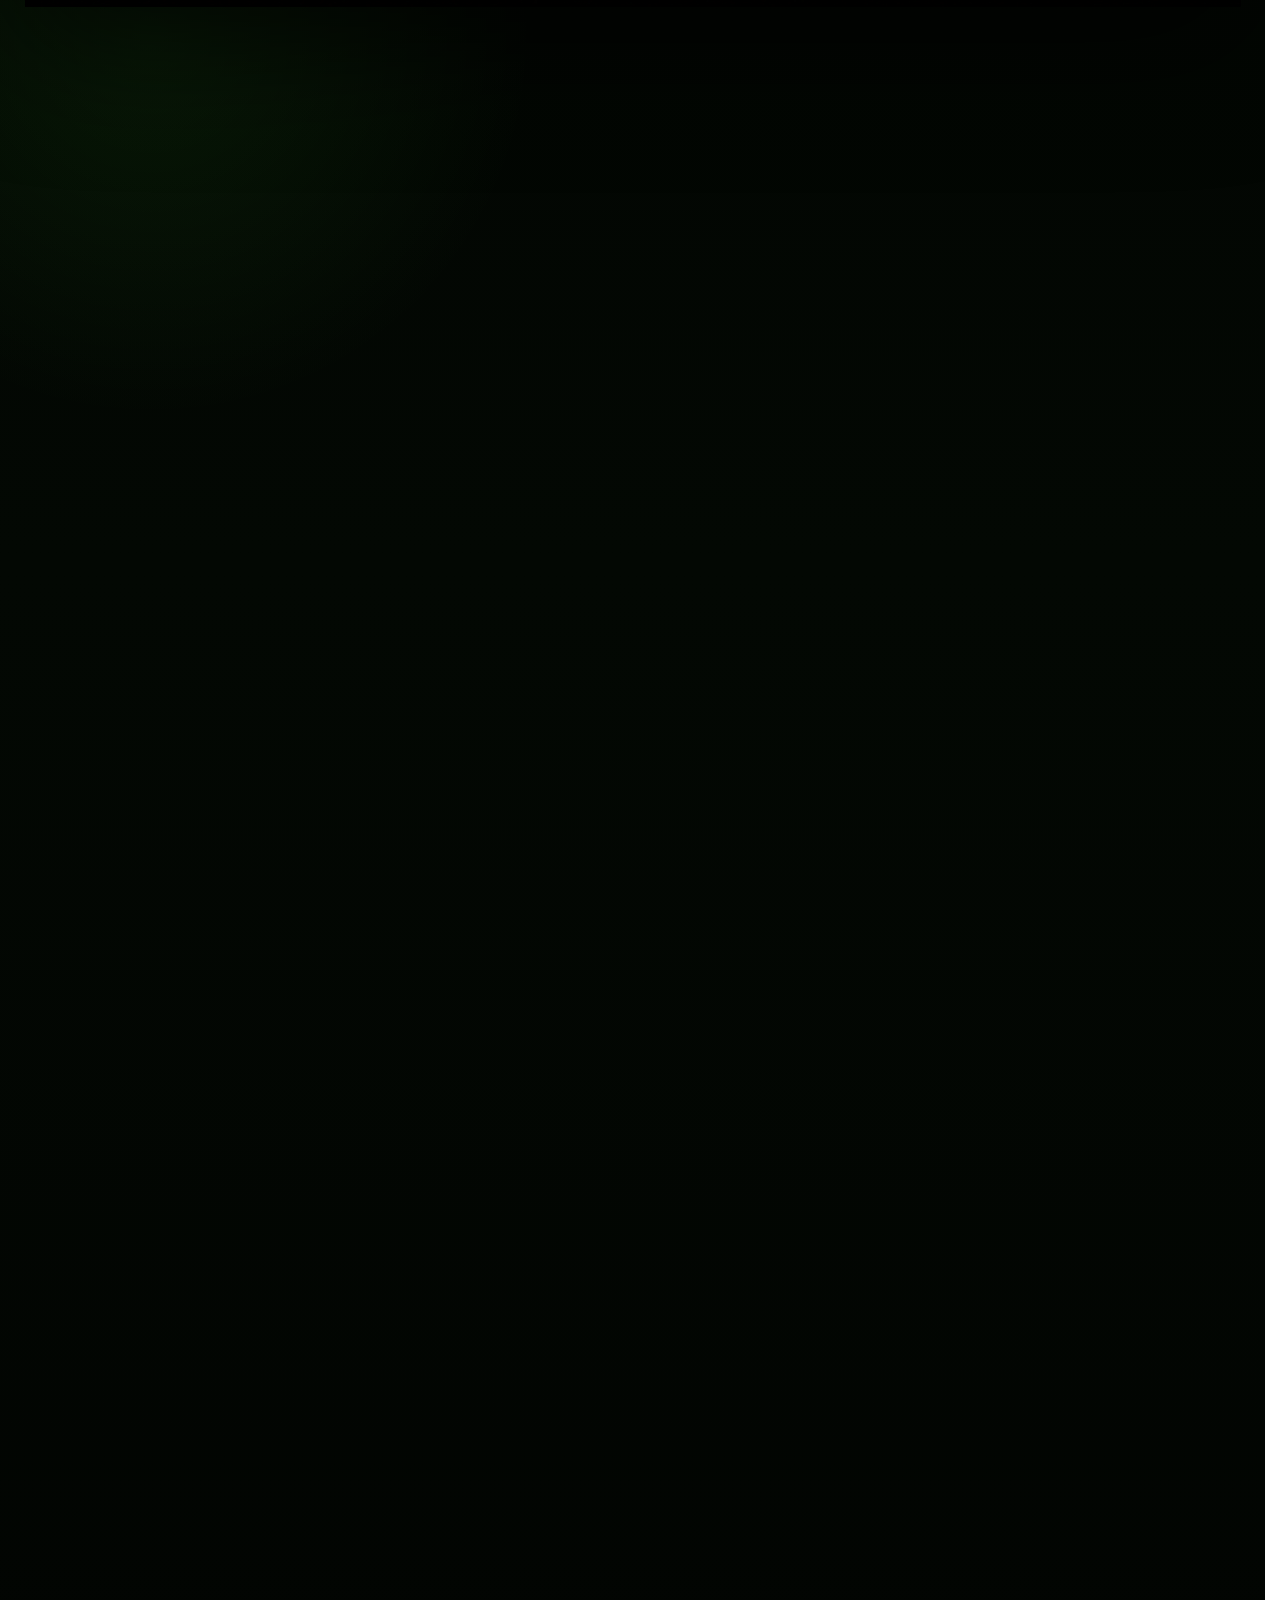
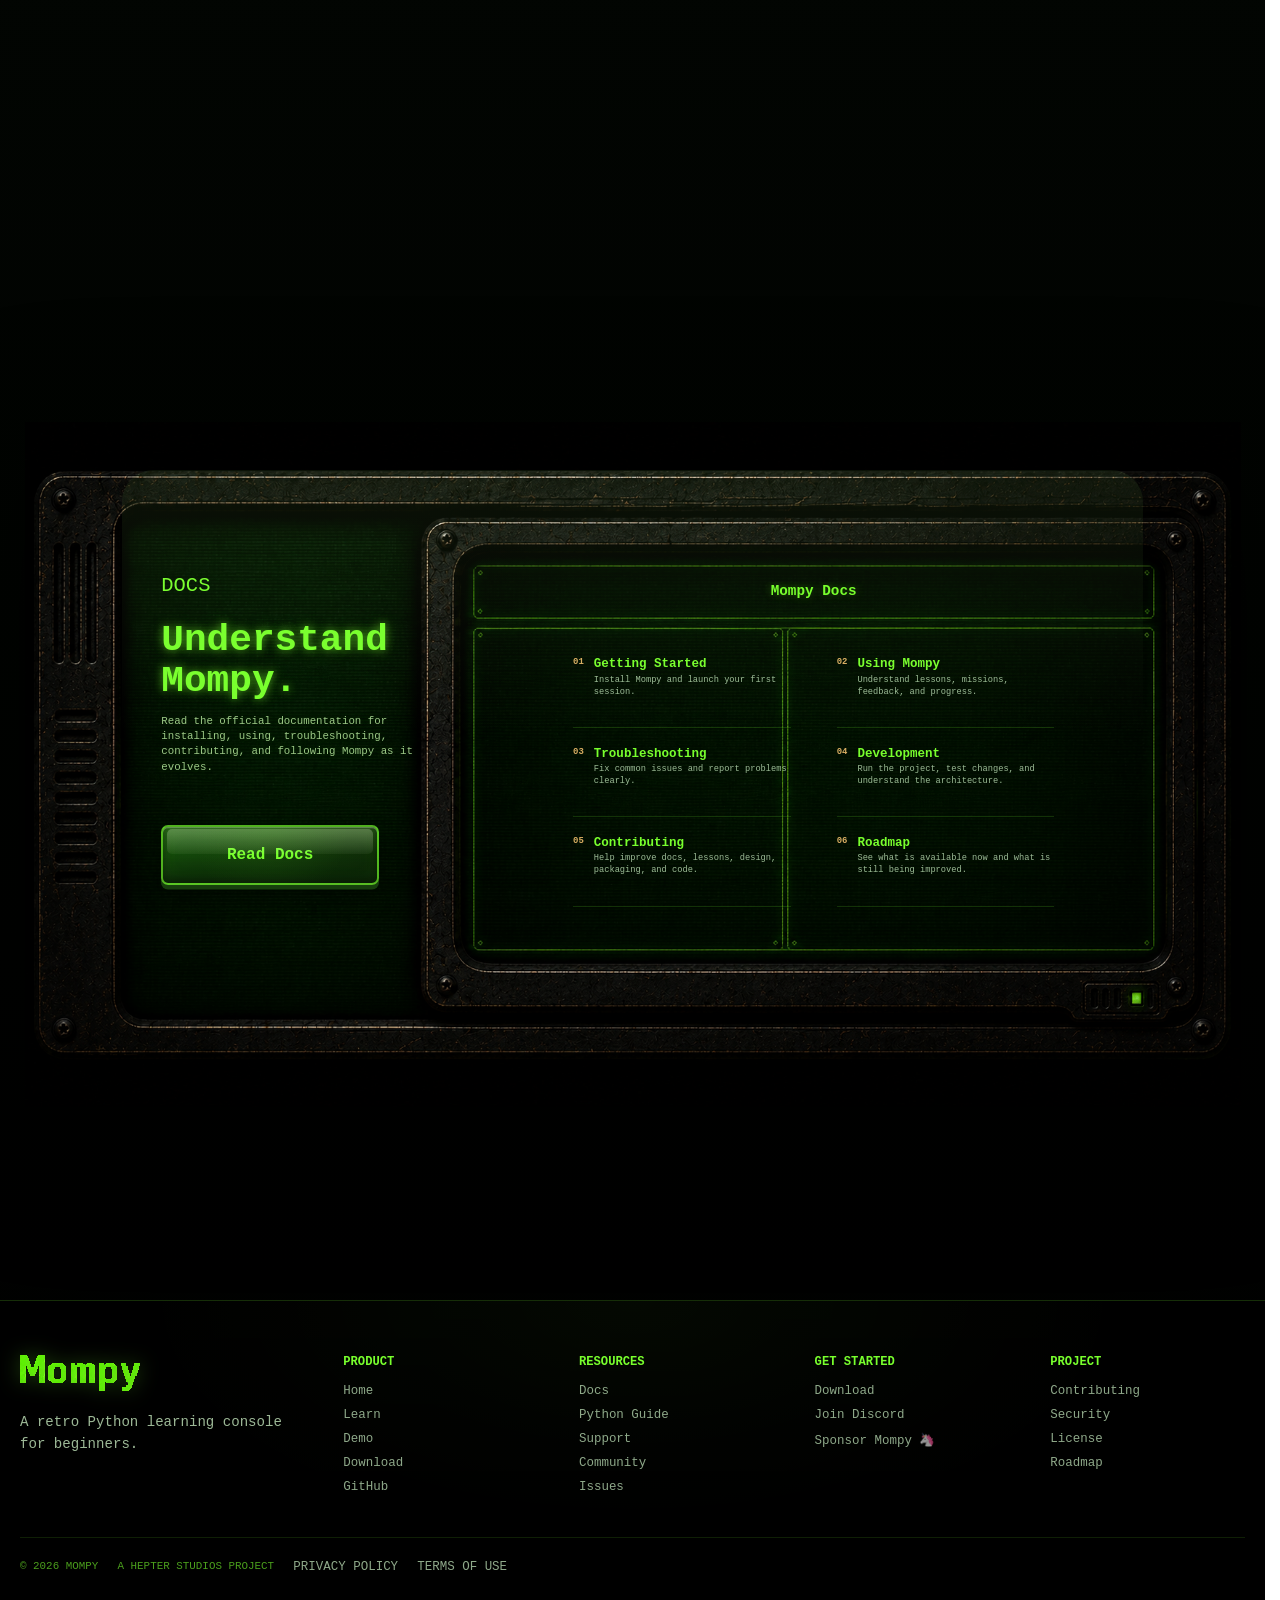
==== commit 4c2a6ac5: "Add Mompy download and install page" ====
--- a/index.html
+++ b/index.html
@@ -29,7 +29,7 @@
         <a class="brand-mark" href="#home" aria-label="Mompy home">
           <img src="assets/brand/mompy-wordmark.png" alt="Mompy" />
         </a>
-        <a class="brand-download" href="https://github.com/hepter-studios/mompy/releases/download/v0.1.2/MompySetup-v0.1.2.exe" data-link="download" download="MompySetup-v0.1.2.exe" aria-label="Download Mompy">
+        <a class="brand-download" href="download.html" aria-label="Download and install Mompy">
           <img src="assets/icons/hard-drive-download.svg" alt="" aria-hidden="true" />
         </a>
       </div>
@@ -366,7 +366,7 @@
             <a href="#home">Home</a>
             <a href="learn.html">Learn</a>
             <a href="#demo">Demo</a>
-            <a href="https://github.com/hepter-studios/mompy/releases/download/v0.1.2/MompySetup-v0.1.2.exe" data-link="download" download="MompySetup-v0.1.2.exe">Download</a>
+            <a href="download.html">Download</a>
             <a href="https://github.com/hepter-studios/mompy" data-link="github">GitHub</a>
           </div>
           <div class="footer-column">
@@ -379,7 +379,7 @@
           </div>
           <div class="footer-column">
             <h3>Get Started</h3>
-            <a href="https://github.com/hepter-studios/mompy/releases/download/v0.1.2/MompySetup-v0.1.2.exe" data-link="download" download="MompySetup-v0.1.2.exe">Download</a>
+            <a href="download.html">Download</a>
             <a href="https://discord.gg/fqxvyGFyfa" data-link="discord">Join Discord</a>
             <a href="https://github.com/sponsors/macksonvictor" data-link="sponsor">Sponsor Mompy 🦄</a>
           </div>
--- a/styles.css
+++ b/styles.css
@@ -4346,3 +4346,650 @@
   }
 }
 
+/* Download and installation page */
+.install-page {
+  min-height: 100vh;
+  color: #1c252b;
+  background: #f3f6f1;
+  font-family: ui-sans-serif, system-ui, -apple-system, BlinkMacSystemFont, "Segoe UI", sans-serif;
+}
+
+.install-page::before,
+.install-page .site-noise {
+  display: none;
+}
+
+.install-main {
+  width: 100%;
+  margin: 0 auto;
+  padding: clamp(6.8rem, 7.5vw, 8.6rem) 0 0;
+}
+
+.install-masthead {
+  min-height: clamp(17rem, 34vh, 25rem);
+  display: grid;
+  place-items: center;
+  align-content: center;
+  gap: 1rem;
+  padding: clamp(3.5rem, 6vw, 6rem) 1.5rem;
+  text-align: center;
+  color: #f9fbf7;
+  background:
+    linear-gradient(180deg, rgba(3, 7, 5, 0.46), rgba(3, 7, 5, 0.72)),
+    radial-gradient(circle at 50% 0%, rgba(120, 255, 45, 0.16), transparent 30rem),
+    #101710;
+}
+
+.install-masthead .install-kicker {
+  display: flex;
+  align-items: center;
+  justify-content: center;
+  gap: 0.85rem;
+  margin: 0;
+  color: rgba(236, 246, 232, 0.76);
+  font-size: 0.78rem;
+  letter-spacing: 0.2em;
+}
+
+.install-masthead .install-kicker::before,
+.install-masthead .install-kicker::after {
+  content: "";
+  width: 2.15rem;
+  height: 1px;
+  background: rgba(236, 246, 232, 0.38);
+}
+
+.install-masthead h1 {
+  margin: 0;
+  color: #ffffff;
+  font-family: ui-sans-serif, system-ui, -apple-system, BlinkMacSystemFont, "Segoe UI", sans-serif;
+  font-size: clamp(3rem, 6vw, 6rem);
+  font-weight: 780;
+  line-height: 1;
+  letter-spacing: 0;
+  text-shadow: none;
+}
+
+.install-masthead .install-lead {
+  max-width: 49rem;
+  margin: 0;
+  color: rgba(245, 250, 242, 0.8);
+  font-size: clamp(1.05rem, 1.5vw, 1.3rem);
+  line-height: 1.65;
+}
+
+.install-document-wrap {
+  background: #ffffff;
+}
+
+.install-document {
+  width: min(100% - 2rem, 1120px);
+  margin: 0 auto;
+  padding: clamp(3rem, 6vw, 6rem) 0 clamp(4.5rem, 7vw, 7rem);
+}
+
+.install-hero,
+.install-content,
+.install-options {
+  border: 0;
+  background: transparent;
+  box-shadow: none;
+}
+
+.install-hero {
+  display: grid;
+  grid-template-columns: minmax(0, 1.2fr) minmax(19rem, 0.75fr);
+  gap: clamp(2.5rem, 6vw, 5.5rem);
+  align-items: center;
+  min-height: 23rem;
+  padding: 0 0 clamp(3.5rem, 6vw, 5rem);
+  border-bottom: 1px solid #dfe5dc;
+  position: relative;
+}
+
+.install-hero::before,
+.install-content::before,
+.install-options::before {
+  content: none;
+}
+
+.install-hero,
+.install-content,
+.install-options {
+  position: relative;
+}
+
+.install-hero__copy,
+.install-content__intro,
+.install-options > * {
+  position: relative;
+  z-index: 1;
+}
+
+.install-kicker {
+  margin: 0 0 1.1rem;
+  color: #217632;
+  font-size: 0.84rem;
+  font-weight: 800;
+  letter-spacing: 0.08em;
+  text-transform: uppercase;
+}
+
+.install-hero h2,
+.install-content h2,
+.install-options h2 {
+  margin: 0;
+  color: #111820;
+  line-height: 1.08;
+  text-wrap: balance;
+}
+
+.install-hero h2 {
+  max-width: 16ch;
+  font-size: clamp(2.25rem, 4.4vw, 4.15rem);
+  font-weight: 760;
+  letter-spacing: 0;
+  text-shadow: none;
+}
+
+.install-hero__copy > p:not(.install-section-label):not(.install-download-note) {
+  max-width: 37rem;
+  margin: 1.25rem 0 0;
+  color: #3c4852;
+  font-size: clamp(1rem, 1.25vw, 1.12rem);
+  line-height: 1.7;
+}
+
+.install-section-label {
+  margin: 0 0 0.9rem;
+  color: #217632;
+  font-size: 0.74rem;
+  font-weight: 850;
+  letter-spacing: 0.12em;
+  text-transform: uppercase;
+}
+
+.install-actions {
+  display: flex;
+  flex-wrap: wrap;
+  gap: 0.85rem;
+  margin-top: 2rem;
+}
+
+.install-button {
+  min-height: 3.15rem;
+  display: inline-flex;
+  align-items: center;
+  justify-content: center;
+  gap: 0.62rem;
+  padding: 0.82rem 1.15rem;
+  border: 1px solid #26823a;
+  border-radius: 0.4rem;
+  font: inherit;
+  font-weight: 800;
+  line-height: 1.2;
+  text-align: center;
+  text-decoration: none;
+  transition: transform 160ms ease, filter 160ms ease, background 160ms ease;
+}
+
+.install-button img {
+  width: 1.25rem;
+  height: 1.25rem;
+  filter: brightness(0);
+}
+
+.install-button--primary {
+  color: #071209;
+  background: linear-gradient(180deg, #91ec62 0%, #69cf3b 100%);
+  box-shadow:
+    0 3px 0 #236d28,
+    0 9px 20px rgba(20, 70, 26, 0.2),
+    inset 0 1px 0 rgba(255, 255, 255, 0.5);
+}
+
+.install-button--secondary {
+  color: #1c682b;
+  background: #ffffff;
+  box-shadow: 0 3px 0 #c2d4c3, inset 0 1px 0 #ffffff;
+}
+
+.install-button:hover {
+  filter: brightness(1.1);
+  transform: translateY(-2px);
+}
+
+.install-button:active {
+  transform: translateY(2px);
+  box-shadow: 0 1px 0 #236d28, inset 0 2px 5px rgba(0, 0, 0, 0.12);
+}
+
+.install-button:focus-visible {
+  outline: 3px solid rgba(38, 130, 58, 0.28);
+  outline-offset: 4px;
+}
+
+.install-download-note {
+  max-width: 37rem;
+  margin: 1.1rem 0 0;
+  color: #667078;
+  font-size: 0.83rem;
+  line-height: 1.6;
+}
+
+.install-download-note code,
+.install-step code {
+  color: #185f27;
+  font: inherit;
+  overflow-wrap: anywhere;
+}
+
+.install-release-card {
+  position: relative;
+  z-index: 1;
+  overflow: hidden;
+  border: 1px solid #ced8ce;
+  border-radius: 0.5rem;
+  background: #f7faf6;
+  box-shadow: 0 12px 32px rgba(25, 43, 29, 0.09);
+}
+
+.install-release-card__header {
+  display: flex;
+  align-items: center;
+  justify-content: space-between;
+  gap: 1rem;
+  padding: 0.85rem 1rem;
+  border-bottom: 1px solid #dce4dc;
+  color: #42504a;
+  font-size: 0.74rem;
+  font-weight: 800;
+  letter-spacing: 0.08em;
+}
+
+.install-release-card__header strong {
+  padding: 0.28rem 0.45rem;
+  border: 1px solid #9acaa1;
+  border-radius: 999px;
+  color: #1d6b2c;
+  background: #e8f5e8;
+  font-size: 0.63rem;
+}
+
+.install-release-card__body {
+  display: flex;
+  align-items: center;
+  gap: 1rem;
+  padding: 1.35rem 1rem 1.2rem;
+}
+
+.install-release-card__body .install-release-mompy {
+  width: 3.25rem;
+  height: 3.25rem;
+  padding: 0.3rem;
+  border: 1px solid #b9d8bc;
+  border-radius: 0.35rem;
+  background: #e7f4e7;
+  object-fit: contain;
+  filter: none;
+}
+
+.install-release-card h3,
+.install-release-card p {
+  margin: 0;
+}
+
+.install-release-card h3 {
+  color: #172019;
+  font-size: 1.2rem;
+}
+
+.install-release-card p {
+  margin-top: 0.32rem;
+  color: #5c6861;
+  font-size: 0.8rem;
+  line-height: 1.5;
+}
+
+.install-release-details {
+  display: grid;
+  grid-template-columns: repeat(2, minmax(0, 1fr));
+  margin: 0;
+  border-top: 1px solid #dce4dc;
+}
+
+.install-release-details div {
+  min-width: 0;
+  padding: 0.85rem 1rem;
+  border-bottom: 1px solid #e3e9e3;
+}
+
+.install-release-details div:nth-child(odd) {
+  border-right: 1px solid #e3e9e3;
+}
+
+.install-release-details dt,
+.install-release-details dd {
+  margin: 0;
+}
+
+.install-release-details dt {
+  color: #68746c;
+  font-size: 0.66rem;
+  text-transform: uppercase;
+}
+
+.install-release-details dd {
+  margin-top: 0.32rem;
+  color: #1f2a22;
+  font-size: 0.8rem;
+  overflow-wrap: anywhere;
+}
+
+.install-content {
+  padding: clamp(3.5rem, 6vw, 5rem) 0;
+  border-bottom: 1px solid #dfe5dc;
+}
+
+.install-content__intro {
+  max-width: 48rem;
+}
+
+.install-content h2,
+.install-options h2 {
+  font-size: clamp(1.7rem, 3vw, 2.8rem);
+  font-weight: 760;
+  letter-spacing: 0;
+  text-shadow: none;
+}
+
+.install-content__intro > p:last-child,
+.install-options p:last-of-type {
+  max-width: 52rem;
+  margin: 1rem 0 0;
+  color: #526069;
+  line-height: 1.7;
+}
+
+.install-steps {
+  display: grid;
+  grid-template-columns: repeat(3, minmax(0, 1fr));
+  gap: 0;
+  margin-top: 2rem;
+  padding: 0;
+  border: 1px solid #d9e1d9;
+  border-radius: 0.5rem;
+  overflow: hidden;
+  list-style: none;
+}
+
+.install-step {
+  min-height: 9.5rem;
+  display: flex;
+  gap: 1rem;
+  padding: 1.4rem;
+  border-right: 1px solid #d9e1d9;
+  background: #f8faf7;
+}
+
+.install-step:last-child {
+  border-right: 0;
+}
+
+.install-step > span {
+  color: #247432;
+  font-size: 0.8rem;
+  font-weight: 800;
+}
+
+.install-step h3 {
+  margin: 0;
+  color: #172019;
+  font-size: 1.05rem;
+}
+
+.install-step p {
+  margin: 0.55rem 0 0;
+  color: #5a6660;
+  font-size: 0.84rem;
+  line-height: 1.65;
+}
+
+.install-options {
+  padding: clamp(3.5rem, 6vw, 5rem) 0 0;
+}
+
+.install-options__heading {
+  position: relative;
+  z-index: 1;
+  max-width: 38rem;
+}
+
+.install-option-grid {
+  position: relative;
+  z-index: 1;
+  display: grid;
+  grid-template-columns: repeat(2, minmax(0, 1fr));
+  gap: 1rem;
+  margin-top: 2rem;
+}
+
+.install-option-card {
+  min-height: 13rem;
+  padding: 1.45rem;
+  border: 1px solid #d7dfd7;
+  border-radius: 0.45rem;
+  background: #ffffff;
+  box-shadow: 0 8px 22px rgba(26, 43, 30, 0.055);
+}
+
+.install-option-card--pending {
+  background: #f7f9f6;
+}
+
+.install-option-card--available {
+  border-top: 3px solid #3f9d4d;
+}
+
+.install-option-card__topline {
+  display: flex;
+  align-items: center;
+  justify-content: space-between;
+  gap: 1rem;
+}
+
+.install-option-card__label {
+  margin: 0;
+  color: #236d31;
+  font-size: 0.68rem;
+  font-weight: 800;
+  letter-spacing: 0.12em;
+}
+
+.install-option-card h3 {
+  margin: 0.8rem 0 0;
+  color: #18211a;
+  font-size: 1.18rem;
+}
+
+.install-option-card p:not(.install-option-card__label) {
+  max-width: 34rem;
+  margin: 0.72rem 0 0;
+  color: #56625b;
+  font-size: 0.86rem;
+  line-height: 1.65;
+}
+
+.install-availability {
+  display: inline-flex;
+  align-items: center;
+  min-height: 1.75rem;
+  padding: 0.25rem 0.55rem;
+  border: 1px solid #acd0b0;
+  border-radius: 999px;
+  color: #1c6a2a;
+  background: #e9f6e9;
+  font-size: 0.68rem;
+  font-weight: 800;
+  white-space: nowrap;
+}
+
+.install-availability--pending {
+  border-color: #d3d9d3;
+  color: #6b746d;
+  background: #eef1ee;
+}
+
+.install-option-links {
+  display: flex;
+  flex-wrap: wrap;
+  gap: 0.55rem 1.2rem;
+  margin-top: 1.15rem;
+}
+
+.install-text-link {
+  display: inline-block;
+  font-size: 0.78rem;
+  font-weight: 800;
+  color: #1b6e2b;
+  text-decoration: none;
+  text-underline-offset: 0.2em;
+}
+
+.install-text-link:hover,
+.install-text-link:focus-visible {
+  color: #0d4e19;
+  text-decoration: underline;
+}
+
+.install-store-note {
+  display: grid;
+  grid-template-columns: auto minmax(0, 1fr) auto;
+  align-items: center;
+  gap: 1rem;
+  margin-top: 1rem;
+  padding: 1.15rem 1.35rem;
+  border: 1px solid #d7dfd7;
+  border-radius: 0.45rem;
+  color: #58635c;
+  background: #f7f9f6;
+  font-size: 0.86rem;
+}
+
+.install-store-note strong {
+  color: #1d271f;
+}
+
+.install-footer {
+  width: 100%;
+  display: flex;
+  flex-wrap: wrap;
+  justify-content: center;
+  gap: 0.75rem 1.4rem;
+  margin: 0 auto;
+  padding: 1.6rem 1rem 2.2rem;
+  border-top: 1px solid #dfe5dc;
+  color: #5d676f;
+  background: #f5f7f2;
+  font-size: 0.9rem;
+}
+
+.install-footer a {
+  color: #1d6b2c;
+  font-weight: 700;
+  text-decoration: none;
+}
+
+.install-footer a:hover,
+.install-footer a:focus-visible {
+  color: #0b4f1c;
+  text-decoration: underline;
+}
+
+@media (max-width: 900px) {
+  .install-main {
+    padding-top: 6.8rem;
+  }
+
+  .install-hero {
+    grid-template-columns: 1fr;
+    min-height: 0;
+    gap: 2rem;
+    padding-bottom: 3.5rem;
+  }
+
+  .install-hero h2 {
+    max-width: 100%;
+    font-size: clamp(2.2rem, 8vw, 3.6rem);
+  }
+
+  .install-steps {
+    grid-template-columns: 1fr;
+  }
+
+  .install-step {
+    min-height: 0;
+    border-right: 0;
+    border-bottom: 1px solid #d9e1d9;
+  }
+
+  .install-step:last-child {
+    border-bottom: 0;
+  }
+}
+
+@media (max-width: 520px) {
+  .install-main {
+    padding-top: 5.4rem;
+  }
+
+  .install-masthead {
+    min-height: 19rem;
+    padding: 3.25rem 1rem;
+  }
+
+  .install-masthead h1 {
+    font-size: clamp(2.75rem, 16vw, 4.1rem);
+  }
+
+  .install-document {
+    width: min(100% - 1.25rem, 1120px);
+  }
+
+  .install-actions,
+  .install-button {
+    width: 100%;
+  }
+
+  .install-steps {
+    grid-template-columns: 1fr;
+  }
+
+  .install-option-grid,
+  .install-release-details {
+    grid-template-columns: 1fr;
+  }
+
+  .install-option-card__topline,
+  .install-store-note {
+    align-items: flex-start;
+  }
+
+  .install-store-note {
+    grid-template-columns: 1fr;
+  }
+
+  .install-release-details div:nth-child(odd) {
+    border-right: 0;
+  }
+
+  .install-option-card__topline {
+    flex-direction: column;
+    gap: 0.65rem;
+  }
+
+  .install-footer {
+    justify-content: flex-start;
+  }
+}
+
